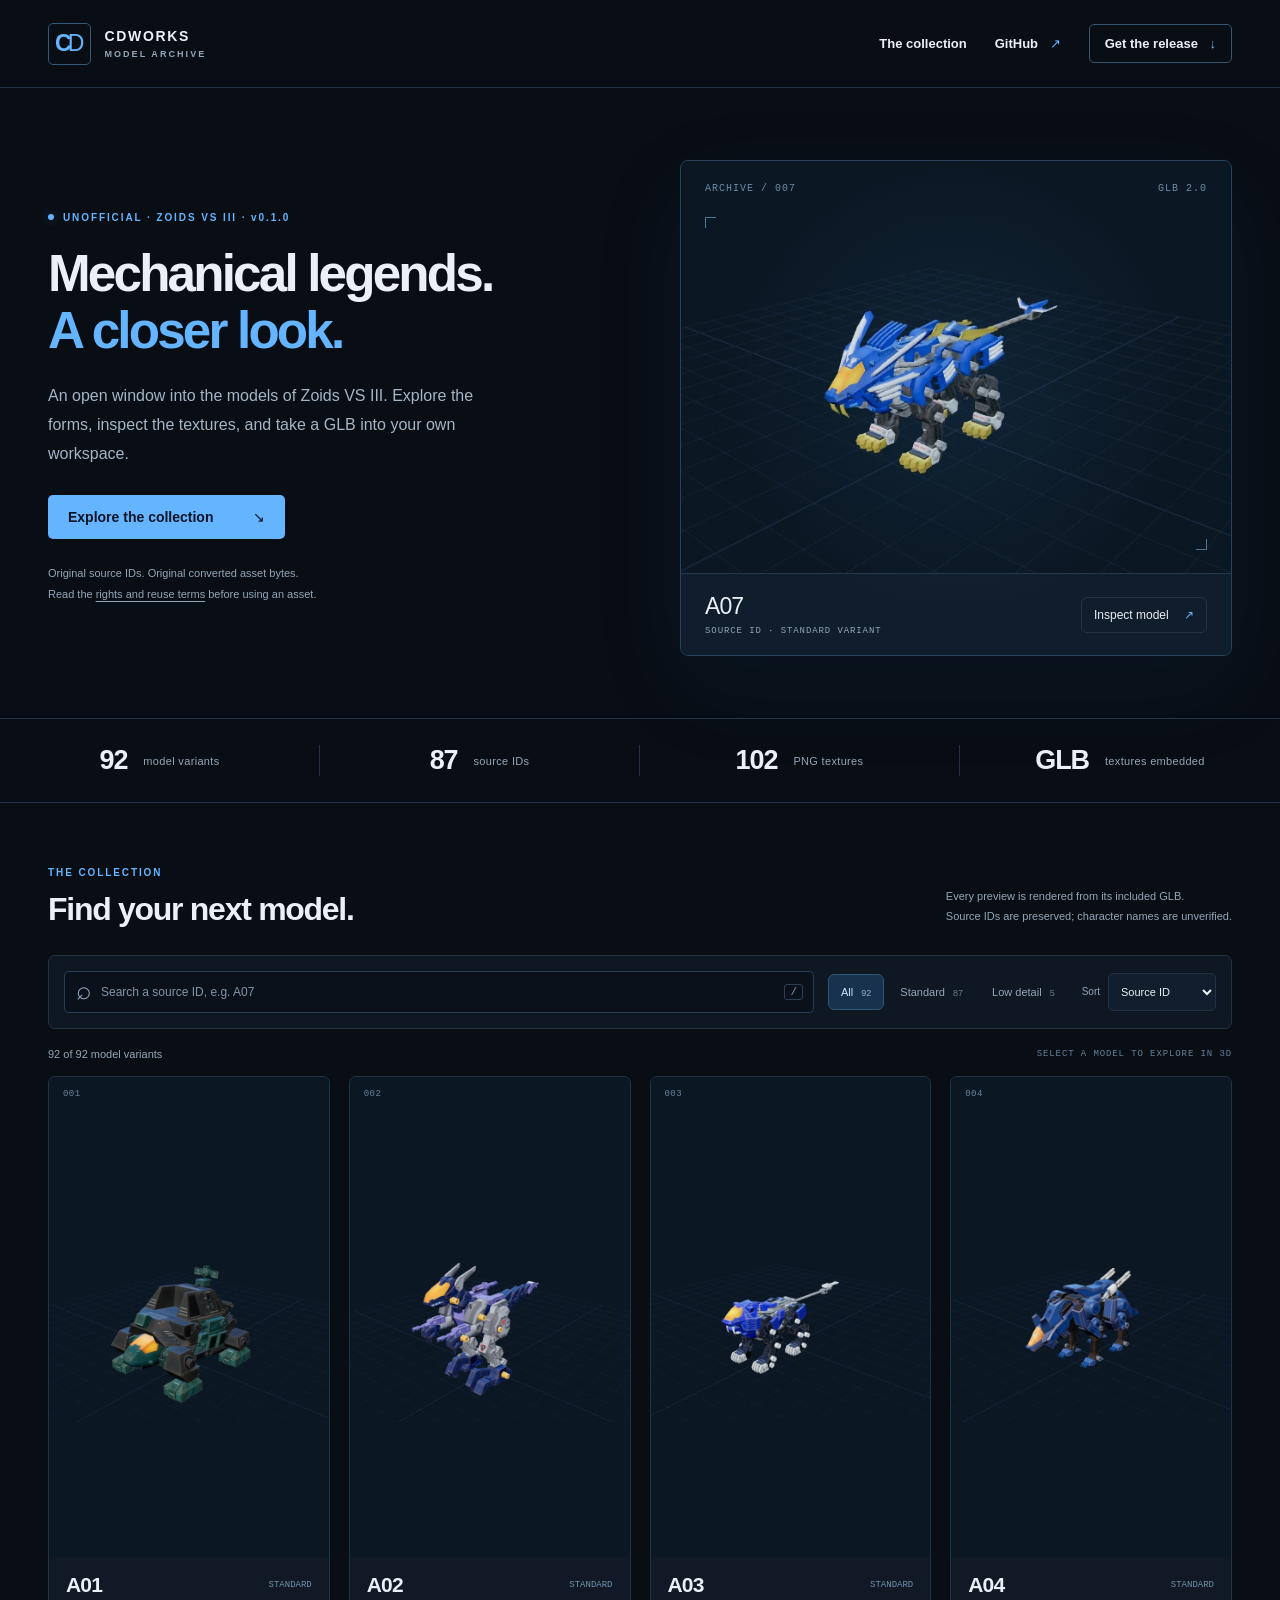
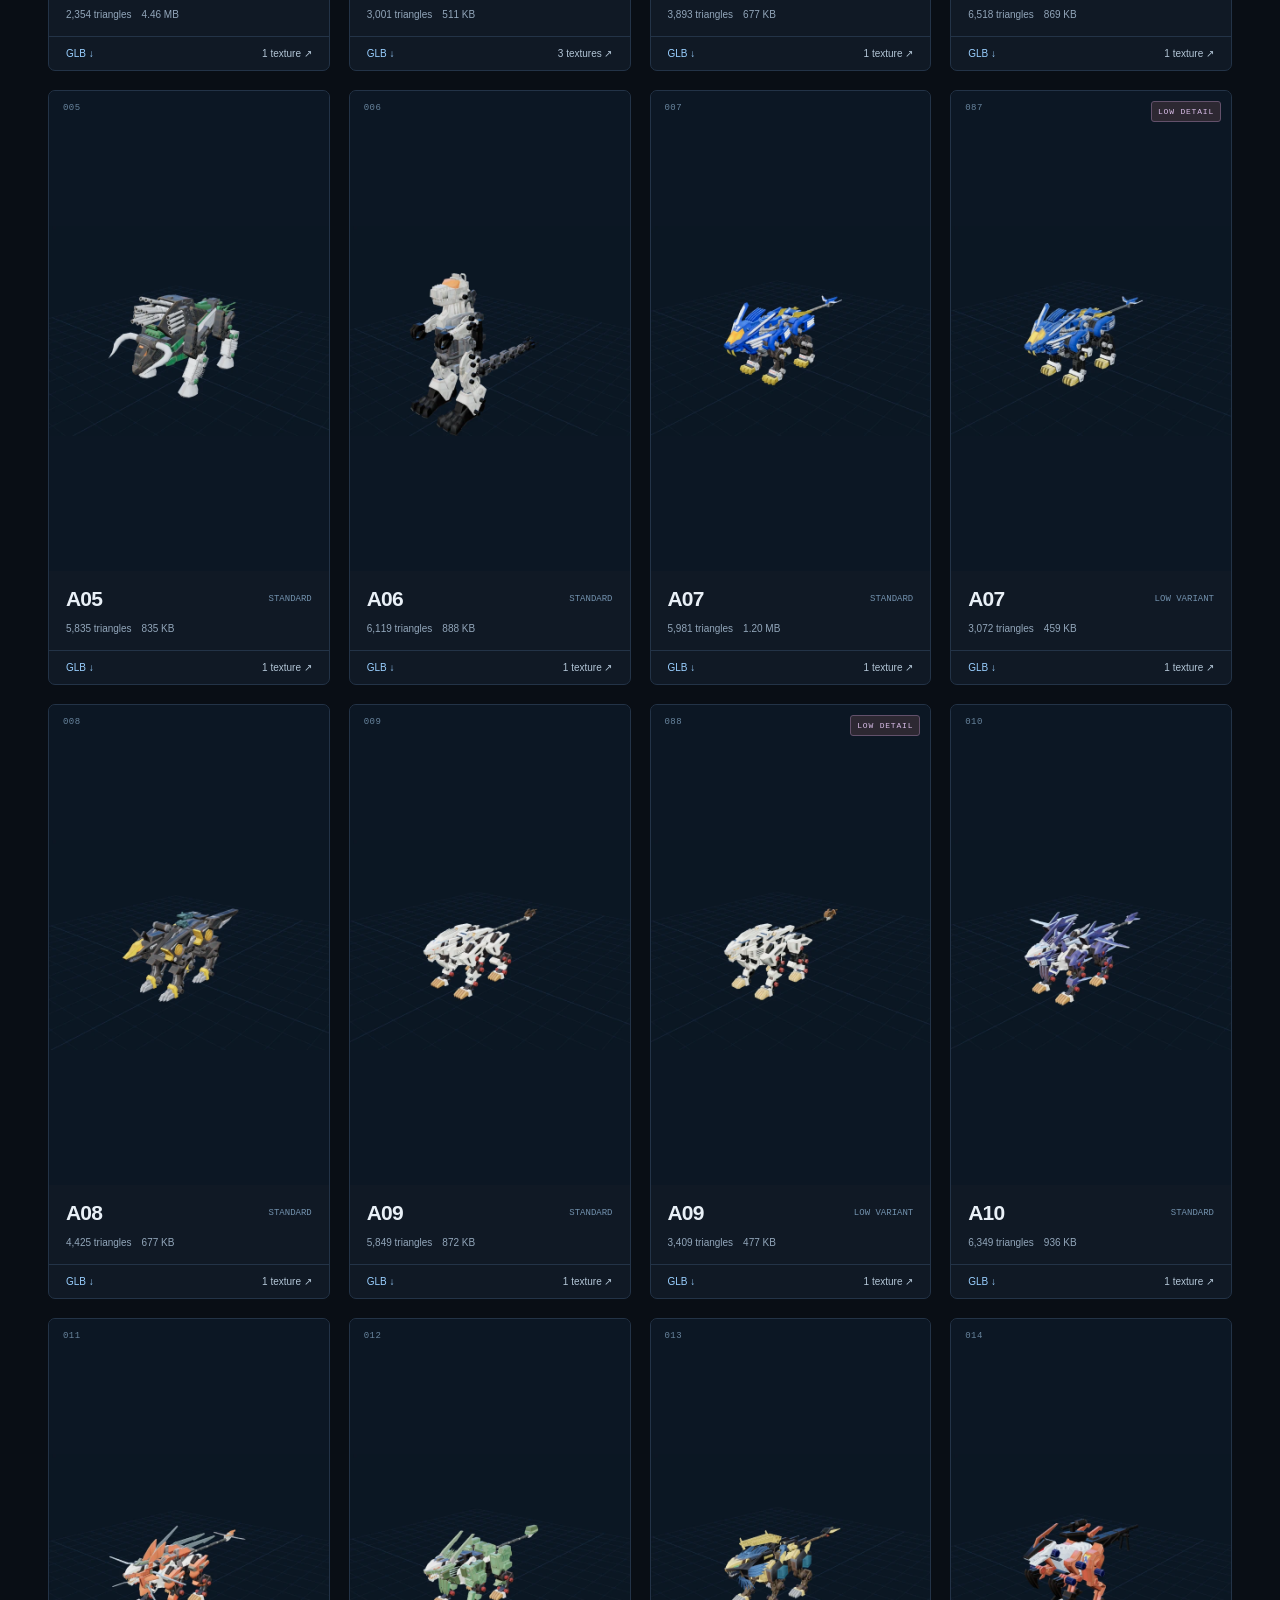
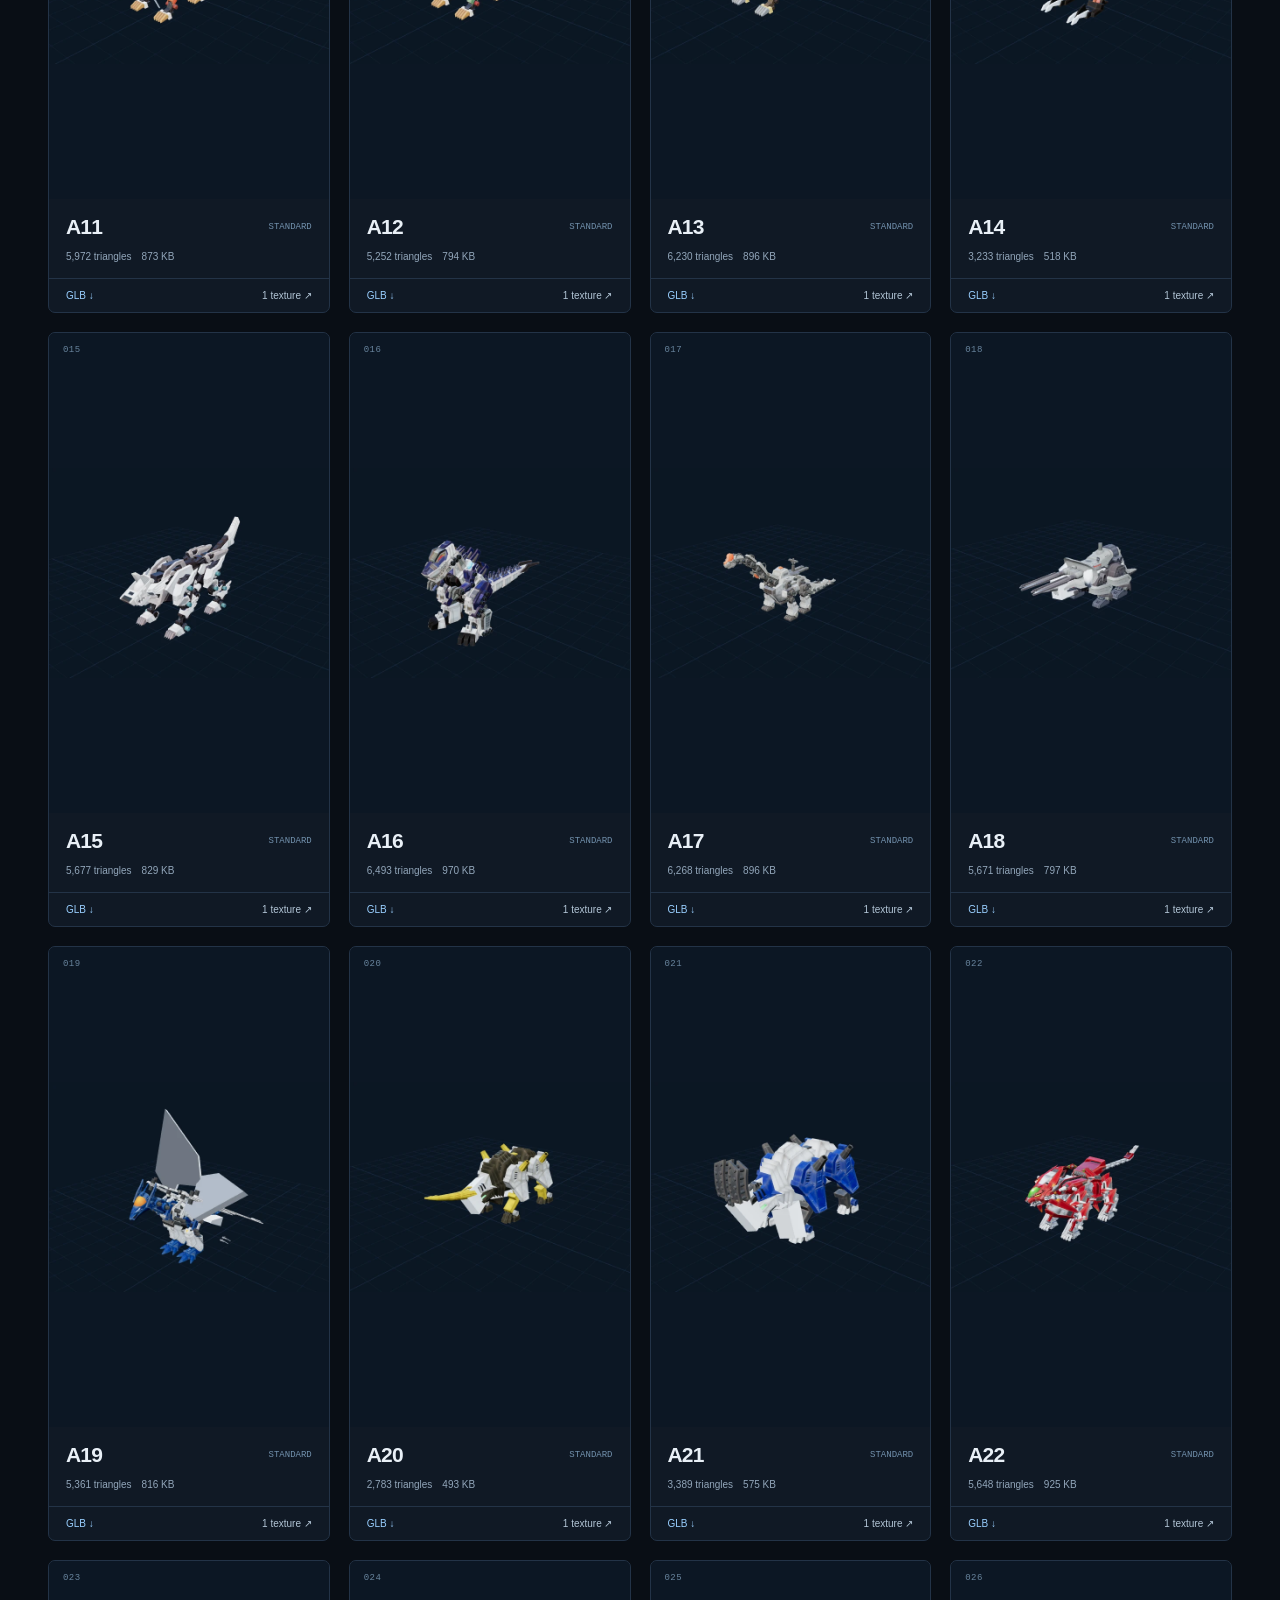
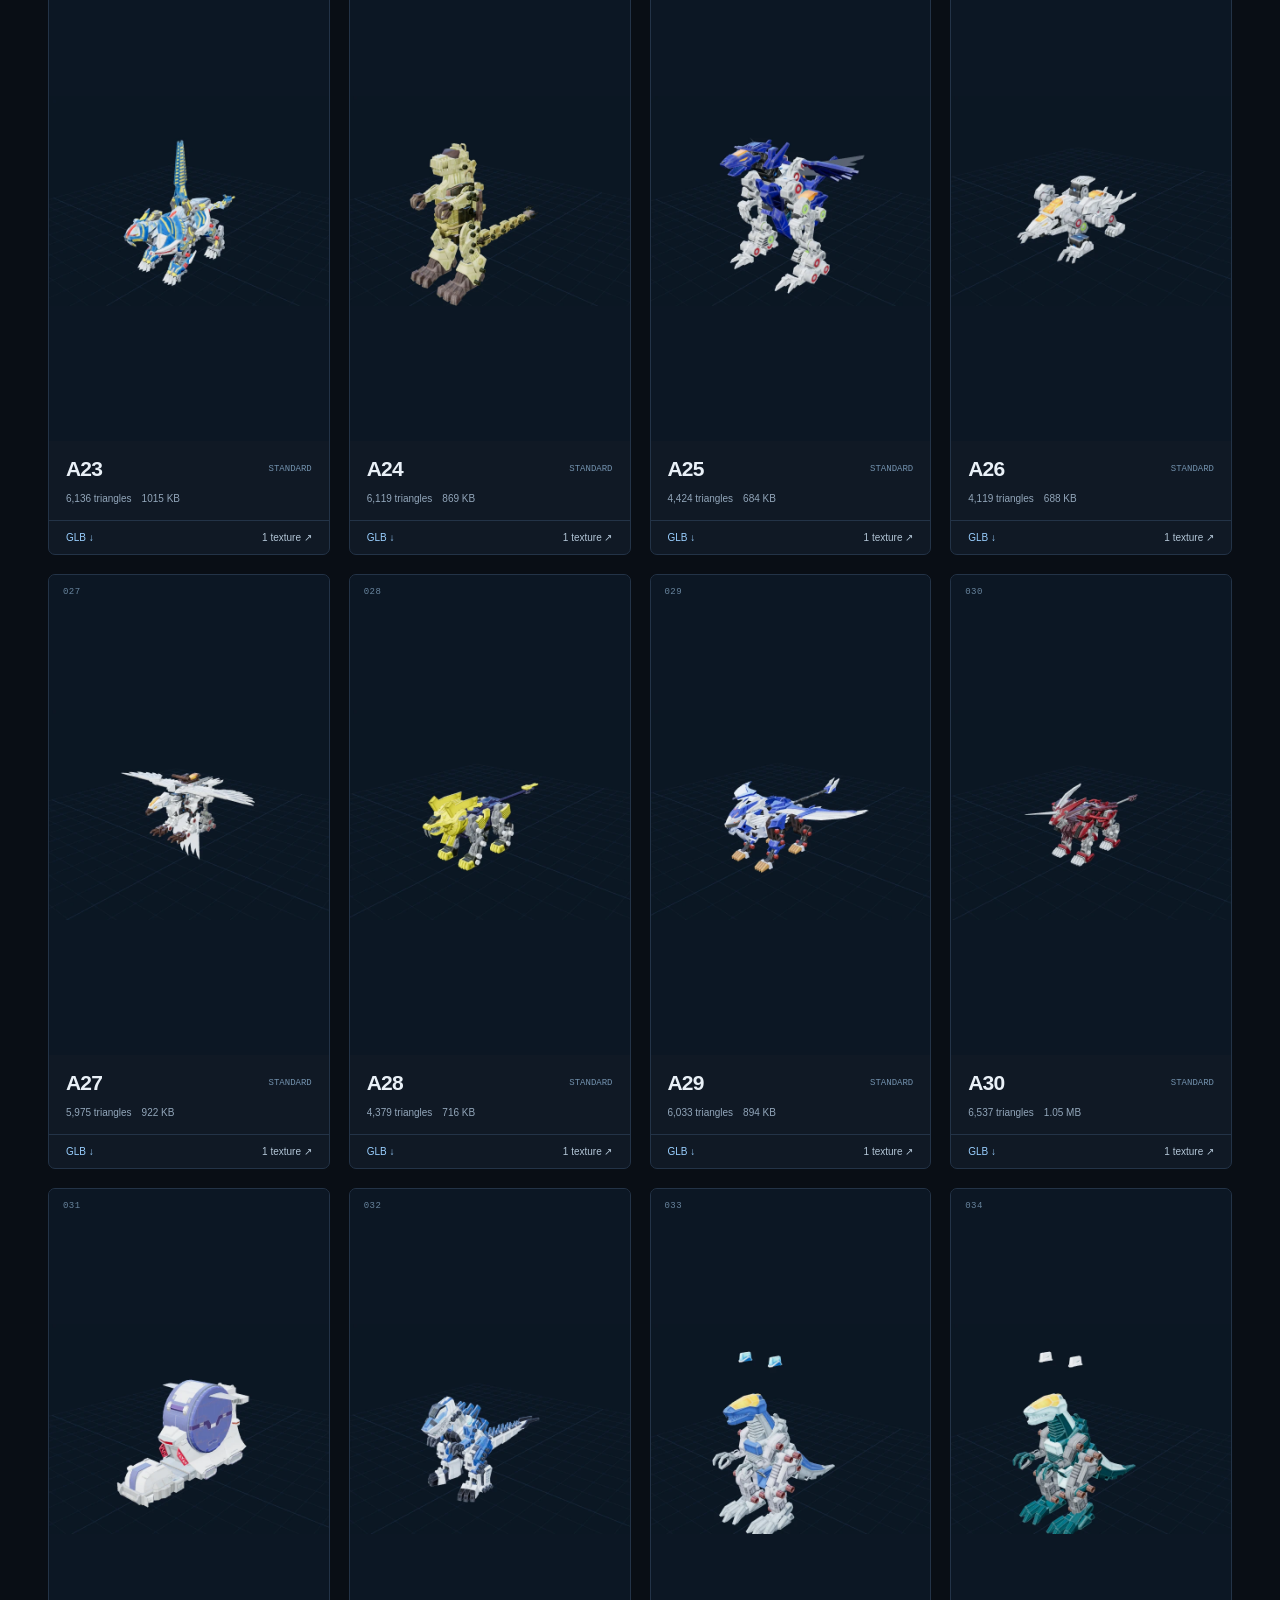
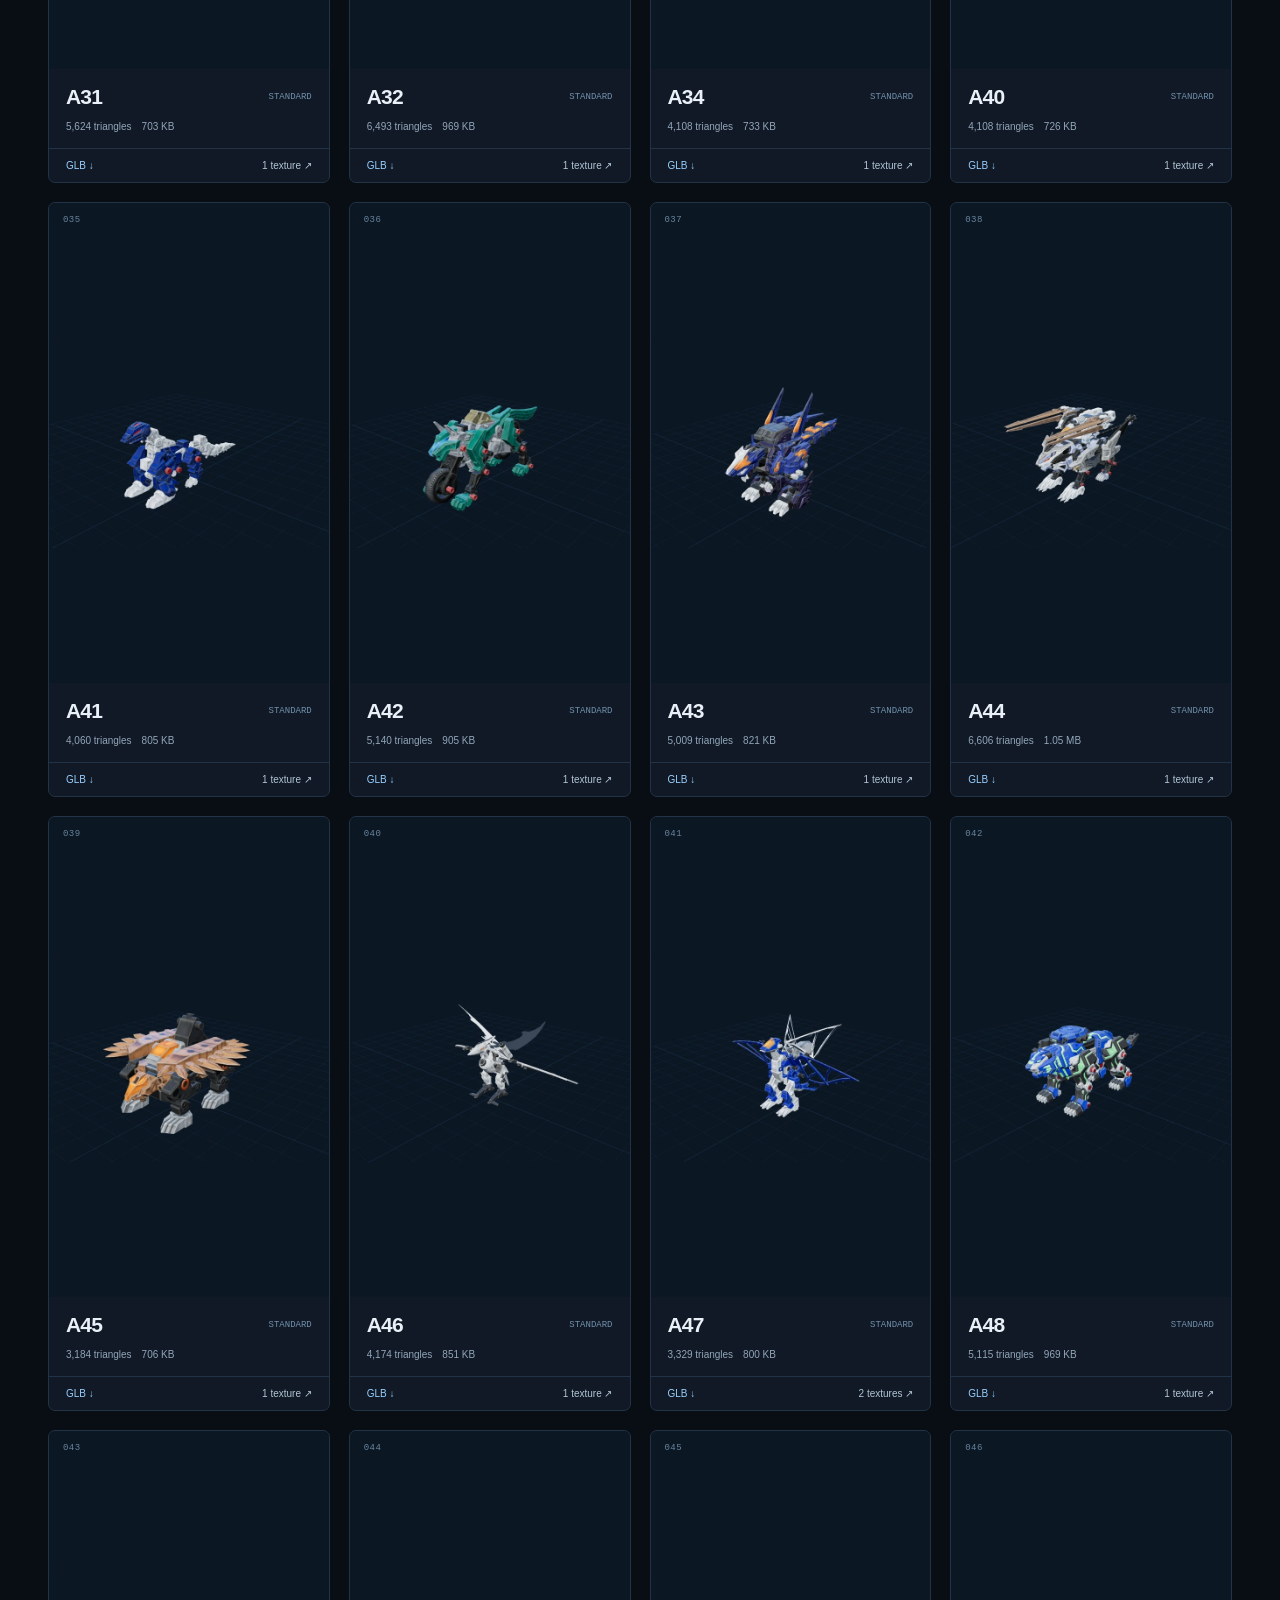
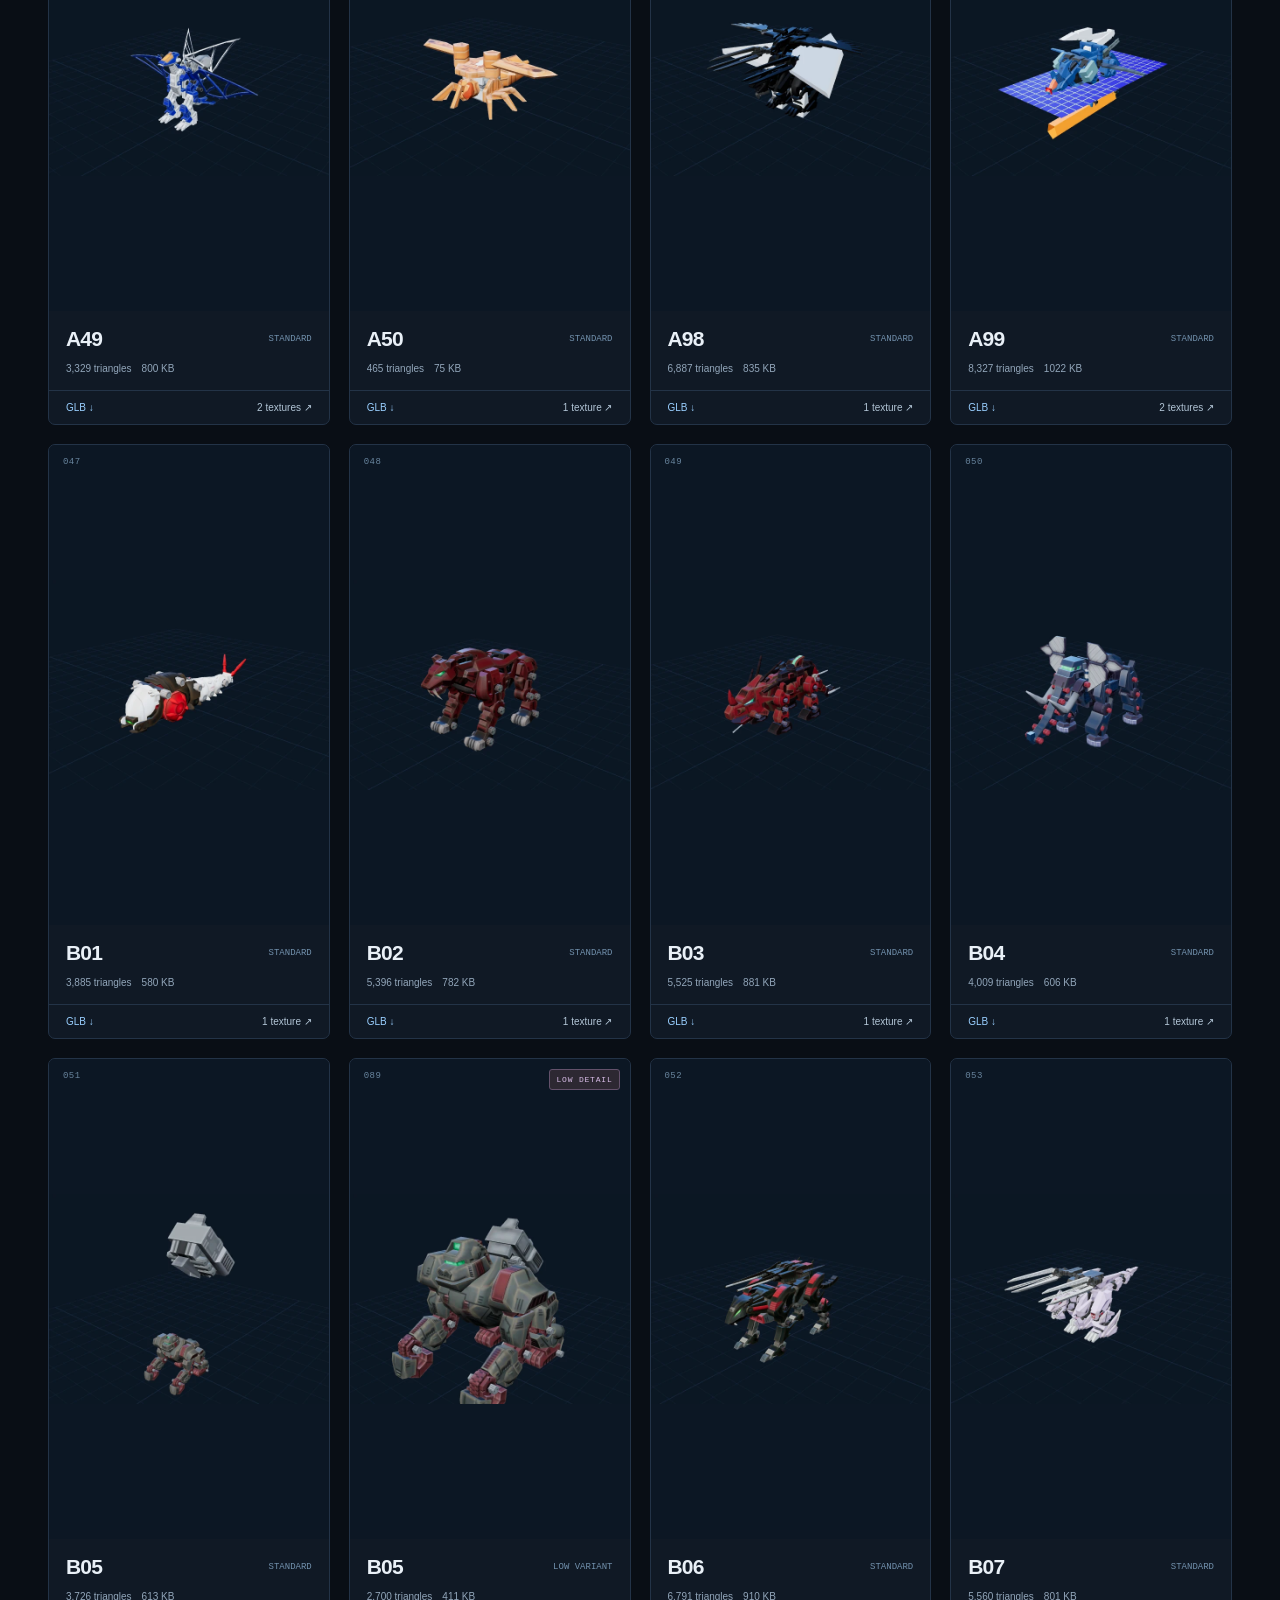
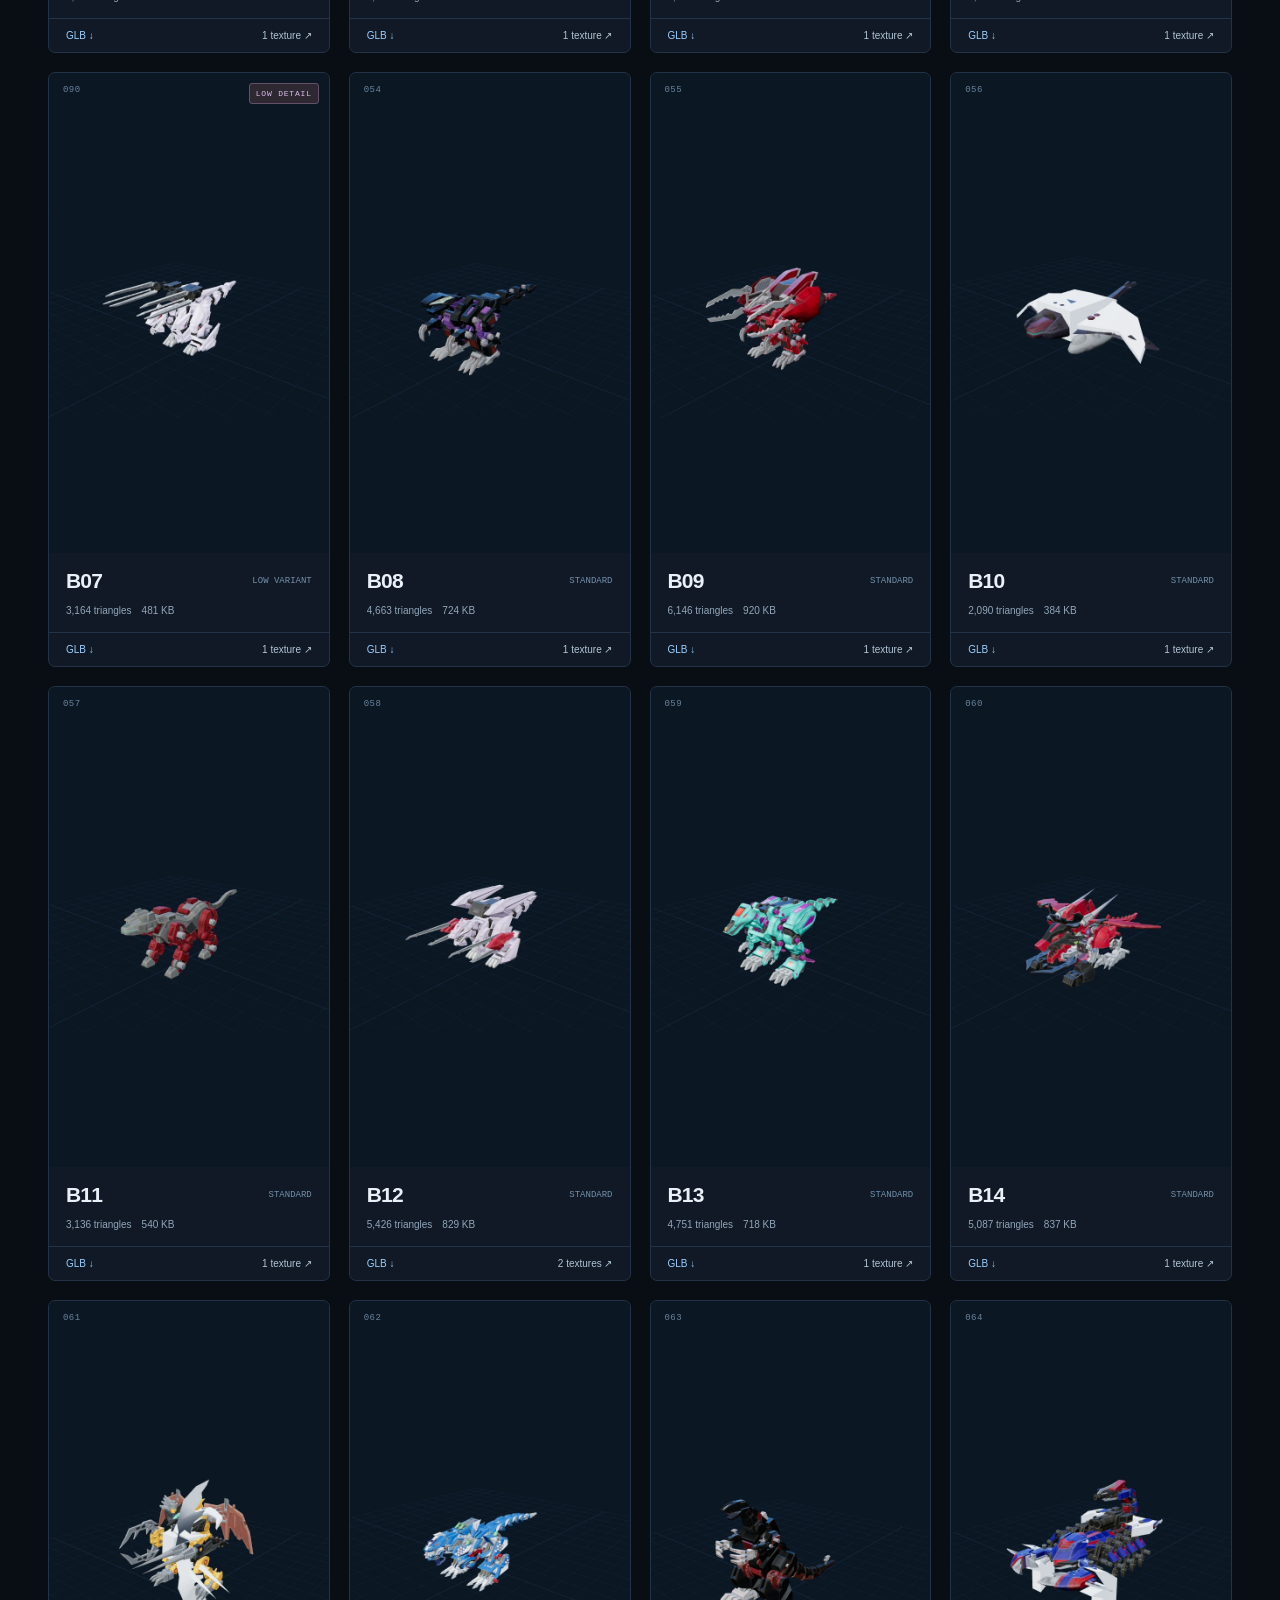
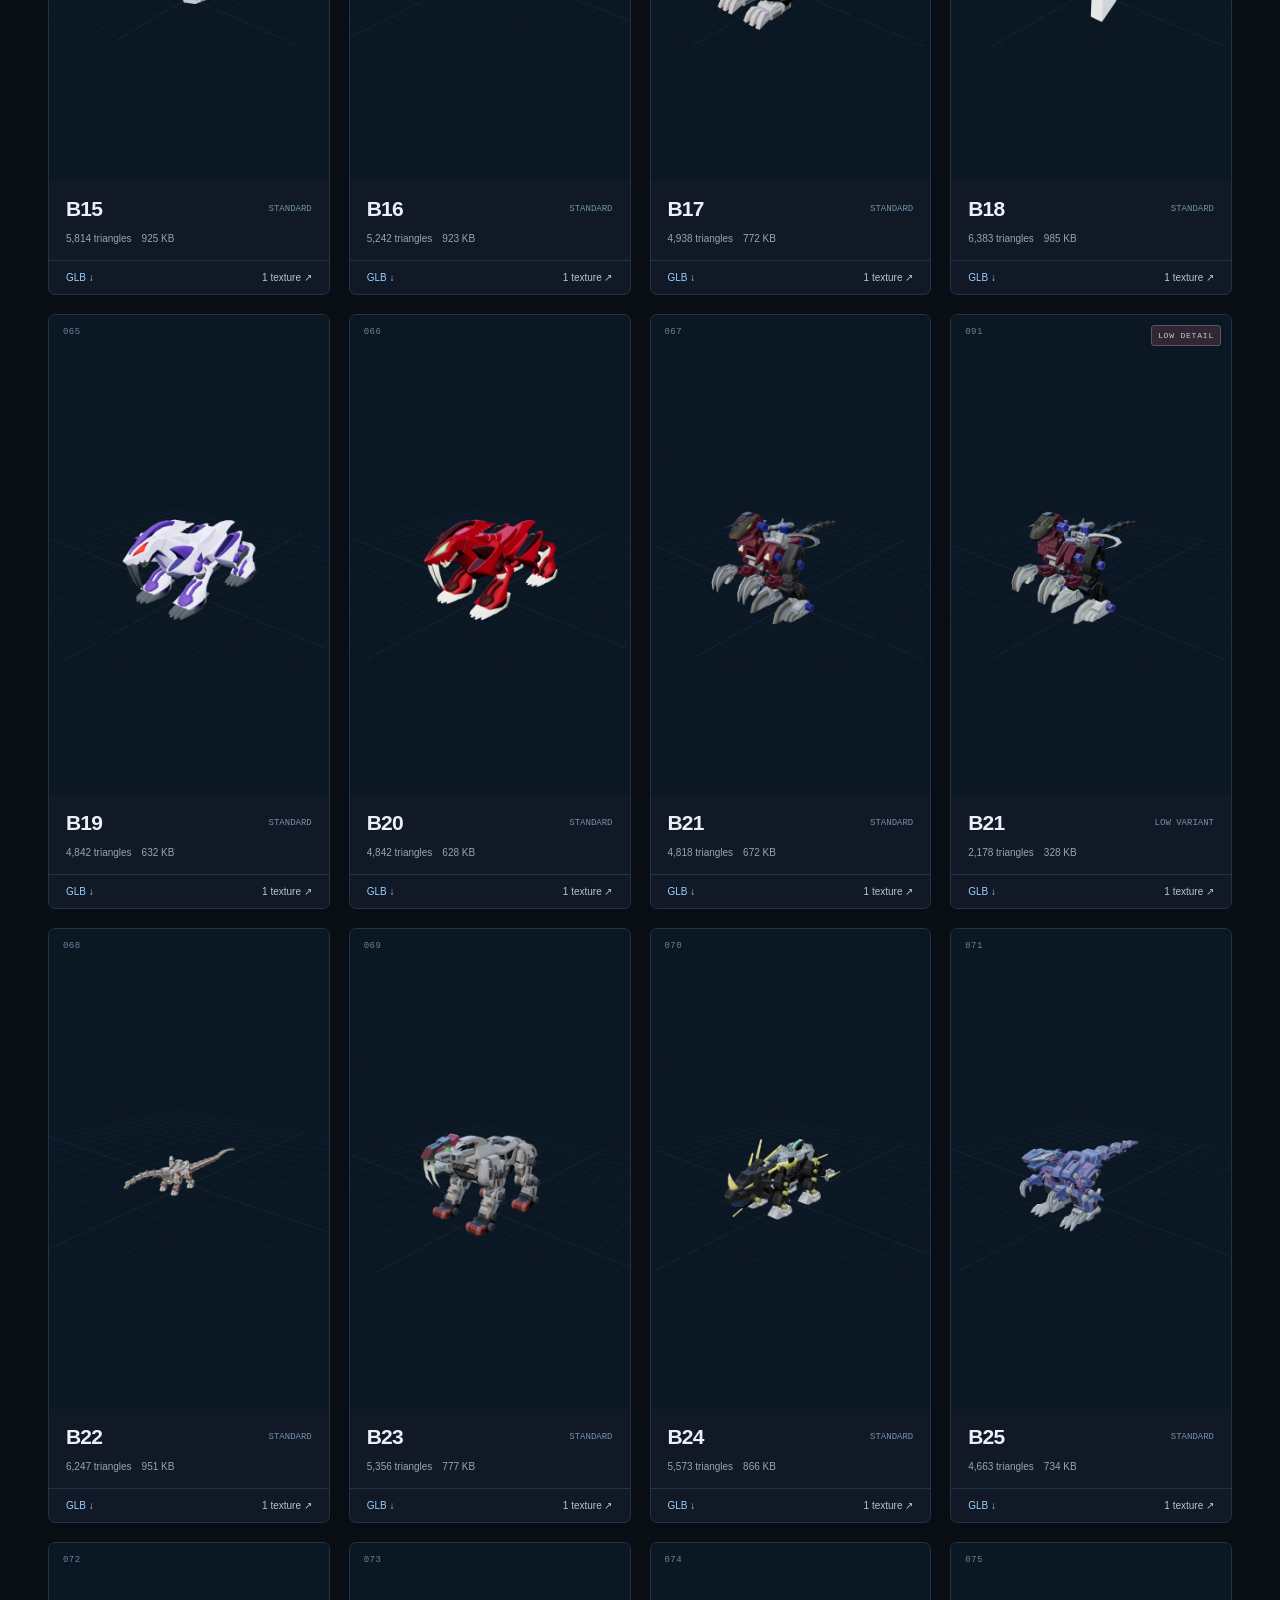
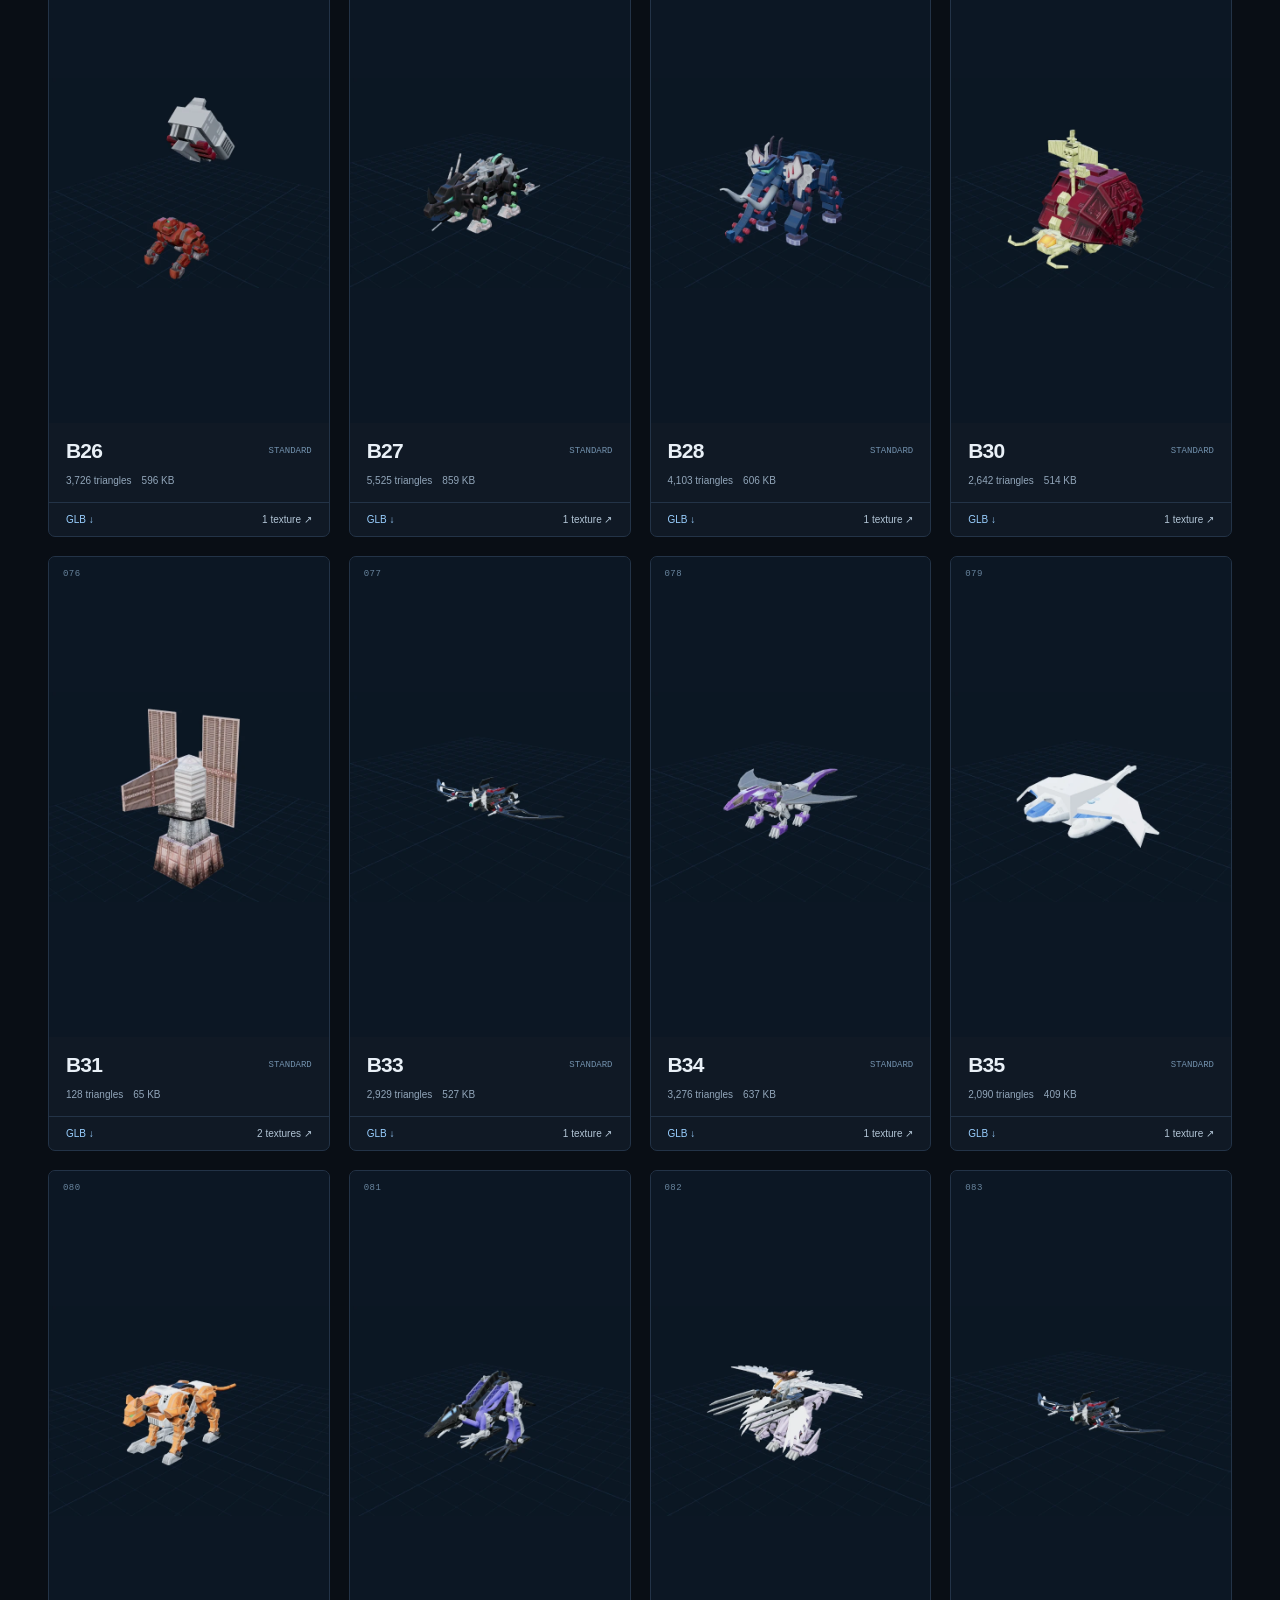
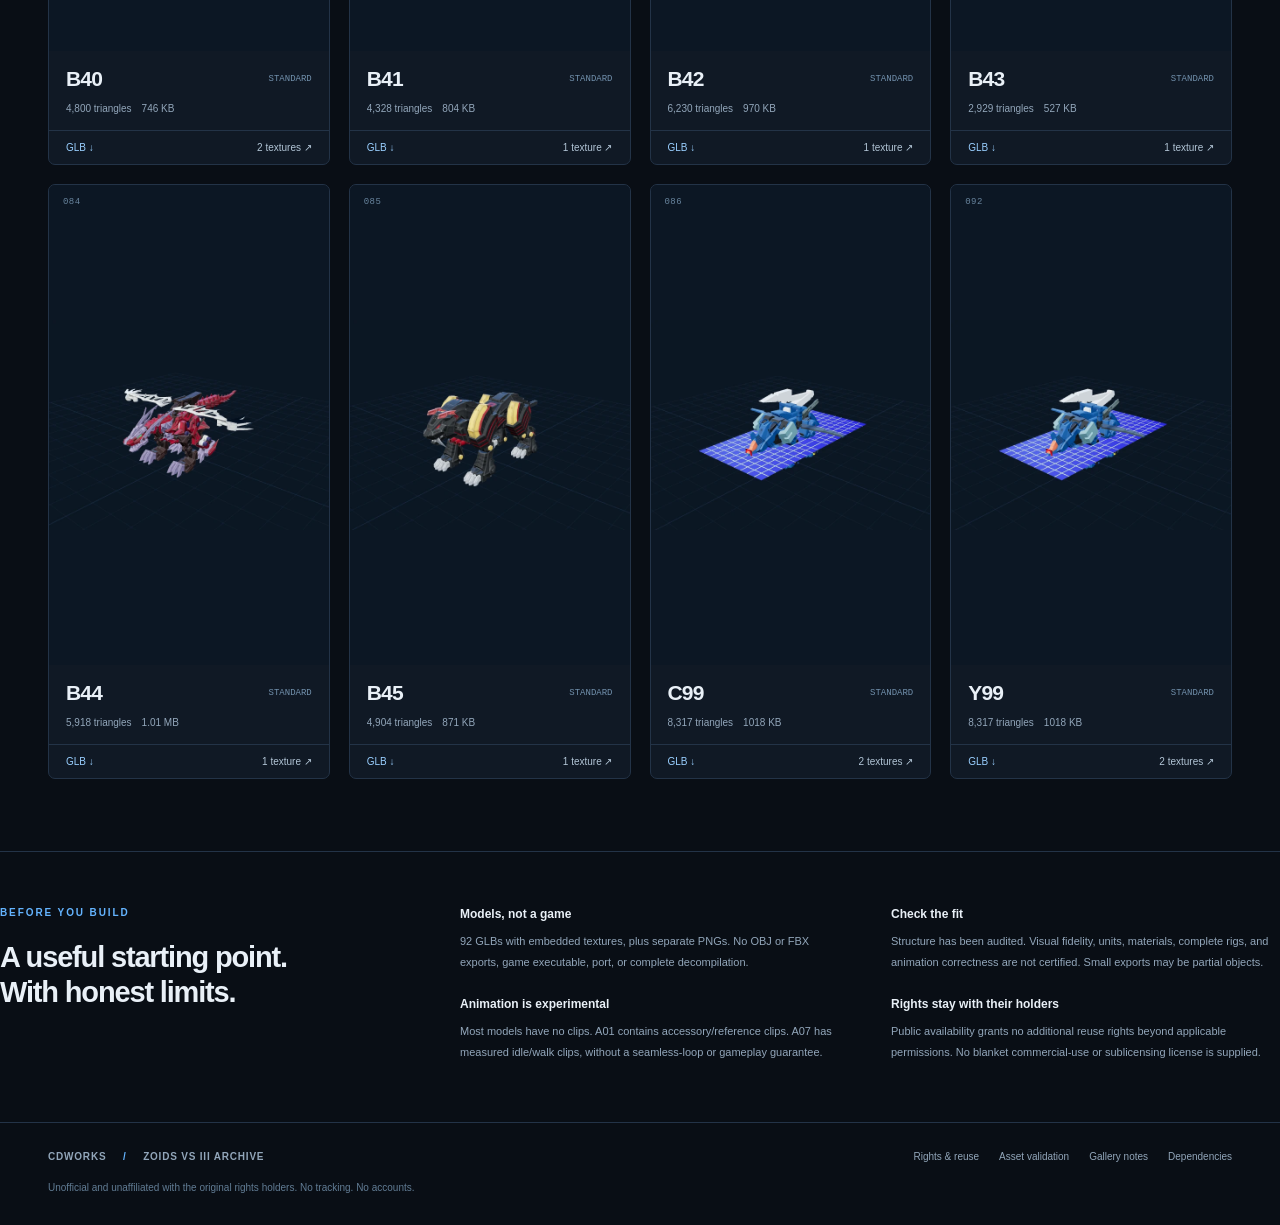
==== index.html @ 98e53d88 "Add searchable model gallery with rendered previews and interactive inspector" ====
<!doctype html>
<html lang="en">
<head>
  <meta charset="utf-8">
  <meta name="viewport" content="width=device-width, initial-scale=1">
  <meta name="color-scheme" content="dark">
  <meta name="description" content="Explore 92 converted Zoids VS III model variants and 102 textures. An unofficial archive with interactive 3D previews and GLB downloads.">
  <title>Zoids VS III — The model archive · CDworks</title>
  <link rel="icon" href="data:image/svg+xml,%3Csvg xmlns='http://www.w3.org/2000/svg' viewBox='0 0 40 40'%3E%3Crect width='40' height='40' rx='10' fill='%230d1928'/%3E%3Cpath d='M10 12h20L14 28h16' fill='none' stroke='%2356adff' stroke-width='4'/%3E%3C/svg%3E">
  <link rel="stylesheet" href="gallery.css">
  <script type="importmap">{"imports":{"three":"./vendor/three-0.170.0/three.module.min.js"}}</script>
  <script type="module" src="gallery.js"></script>
</head>
<body>
  <a class="skip" href="#collection">Skip to collection</a>
  <header class="site-header">
    <a class="brand" href="./" aria-label="CDworks model archive home"><span class="brand-symbol" aria-hidden="true">C<span>D</span></span><span>CDWORKS<span class="brand-sub">MODEL ARCHIVE</span></span></a>
    <nav aria-label="Main navigation"><a class="nav-archive" href="#collection">The collection</a><a href="https://github.com/CDworks-Design/zoids-vs3-assets">GitHub <span aria-hidden="true">↗</span></a><a class="nav-release" href="https://github.com/CDworks-Design/zoids-vs3-assets/releases/tag/v0.1.0">Get the release <span aria-hidden="true">↓</span></a></nav>
  </header>
  <main>
    <section class="hero" aria-labelledby="hero-title">
      <div class="hero-copy"><p class="eyebrow"><span></span>UNOFFICIAL · ZOIDS VS III · v0.1.0</p><h1 id="hero-title">Mechanical legends.<br><em>A closer look.</em></h1><p class="hero-description">An open window into the models of Zoids VS III. Explore the forms, inspect the textures, and take a GLB into your own workspace.</p><a class="primary-link" href="#collection">Explore the collection <span aria-hidden="true">↘</span></a><p class="hero-note">Original source IDs. Original converted asset bytes.<br>Read the <a href="https://github.com/CDworks-Design/zoids-vs3-assets/blob/v0.1.0/ASSET_RIGHTS.md">rights and reuse terms</a> before using an asset.</p></div>
      <div class="hero-art"><div class="crosshair crosshair-a" aria-hidden="true"></div><div class="crosshair crosshair-b" aria-hidden="true"></div><div class="art-label"><span>ARCHIVE / 007</span><span>GLB 2.0</span></div><img src="thumbnails/zoid__a07.webp" width="640" height="480" alt="Rendered preview of the converted A07 model" fetchpriority="high"><div class="art-caption"><span><strong>A07</strong><small>SOURCE ID · STANDARD VARIANT</small></span><button type="button" id="hero-inspect">Inspect model <span aria-hidden="true">↗</span></button></div></div>
    </section>
    <div class="stats" aria-label="Collection summary"><p><strong>92</strong><span>model variants</span></p><p><strong>87</strong><span>source IDs</span></p><p><strong>102</strong><span>PNG textures</span></p><p><strong>GLB</strong><span>textures embedded</span></p></div>
    <section class="collection" id="collection" aria-labelledby="collection-title">
      <div class="section-heading"><div><p class="eyebrow">THE COLLECTION</p><h2 id="collection-title">Find your next model.</h2></div><p>Every preview is rendered from its included GLB.<br>Source IDs are preserved; character names are unverified.</p></div>
      <div class="toolbar"><div class="search-wrap"><span aria-hidden="true">⌕</span><label class="sr-only" for="search">Search source ID</label><input id="search" type="search" placeholder="Search a source ID, e.g. A07" autocomplete="off"><kbd aria-hidden="true">/</kbd></div><div class="filter-group" role="group" aria-label="Variant filter"><button type="button" data-filter="all" aria-pressed="true">All <span>92</span></button><button type="button" data-filter="standard" aria-pressed="false">Standard <span>87</span></button><button type="button" data-filter="low" aria-pressed="false">Low detail <span>5</span></button></div><label class="sort-label" for="sort">Sort<select id="sort"><option value="id">Source ID</option><option value="size">File size</option><option value="triangles">Triangle count</option></select></label></div>
      <div class="results-bar"><p id="result-count" role="status" aria-live="polite">Loading collection…</p><span>SELECT A MODEL TO EXPLORE IN 3D</span></div>
      <div id="grid" class="model-grid" aria-label="Model collection"></div>
      <div id="collection-error" class="empty-state" hidden><h3>The collection could not load.</h3><p>Check your connection and try again. The assets are also available on GitHub.</p><button type="button" id="retry-catalog">Try again</button><a href="https://github.com/CDworks-Design/zoids-vs3-assets/tree/v0.1.0/models">Browse asset files ↗</a></div>
      <div id="empty" class="empty-state" hidden><h3>No models match that search.</h3><p>Try a source ID such as A01 or B12, or clear the filters.</p><button type="button" id="clear-filters">Clear filters</button></div>
      <noscript><p class="empty-state">JavaScript is needed for the interactive collection. <a href="https://github.com/CDworks-Design/zoids-vs3-assets/blob/v0.1.0/INDEX.md">Browse the model index on GitHub.</a></p></noscript>
    </section>
    <section class="collection-notes" aria-labelledby="notes-title"><div><p class="eyebrow">BEFORE YOU BUILD</p><h2 id="notes-title">A useful starting point.<br>With honest limits.</h2></div><div class="note-columns"><div><h3>Models, not a game</h3><p>92 GLBs with embedded textures, plus separate PNGs. No OBJ or FBX exports, game executable, port, or complete decompilation.</p></div><div><h3>Check the fit</h3><p>Structure has been audited. Visual fidelity, units, materials, complete rigs, and animation correctness are not certified. Small exports may be partial objects.</p></div><div><h3>Animation is experimental</h3><p>Most models have no clips. A01 contains accessory/reference clips. A07 has measured idle/walk clips, without a seamless-loop or gameplay guarantee.</p></div><div><h3>Rights stay with their holders</h3><p>Public availability grants no additional reuse rights beyond applicable permissions. No blanket commercial-use or sublicensing license is supplied.</p></div></div></section>
  </main>
  <footer><span>CDWORKS <span class="footer-dot">/</span> ZOIDS VS III ARCHIVE</span><div><a href="https://github.com/CDworks-Design/zoids-vs3-assets/blob/v0.1.0/ASSET_RIGHTS.md">Rights & reuse</a><a href="https://github.com/CDworks-Design/zoids-vs3-assets/blob/v0.1.0/VALIDATION.md">Asset validation</a><a href="GALLERY_NOTES.md">Gallery notes</a><a href="DEPENDENCIES.md">Dependencies</a></div><p>Unofficial and unaffiliated with the original rights holders. No tracking. No accounts.</p></footer>
  <dialog id="model-dialog" aria-labelledby="model-title">
    <div class="dialog-header"><div><p class="eyebrow">MODEL INSPECTOR</p><h2 id="model-title">Model</h2></div><button type="button" id="close-viewer" class="icon-button" aria-label="Close model viewer">×</button></div>
    <div class="inspector-layout"><div class="viewer-column"><div class="viewport" id="viewport" tabindex="0" role="group" aria-label="Interactive model. Drag to orbit, scroll or pinch to zoom. Arrow keys orbit, plus and minus zoom, R resets."><div class="viewer-status" id="viewer-status" role="status" aria-live="polite">Loading model…</div></div><div class="viewer-controls" role="group" aria-label="Camera controls"><button type="button" id="orbit-left" aria-label="Orbit left">↶</button><button type="button" id="orbit-right" aria-label="Orbit right">↷</button><button type="button" id="zoom-in" aria-label="Zoom in">+</button><button type="button" id="zoom-out" aria-label="Zoom out">−</button><button type="button" id="reset-view">Reset view</button><button type="button" id="retry-model" hidden>Retry model</button></div><p class="viewer-help">Drag to orbit · scroll / pinch to zoom · arrow keys to orbit · R to reset</p></div><aside class="model-details"><span id="variant-badge" class="badge"></span><dl id="model-facts"></dl><a id="download-model" class="download-primary" download>Download GLB <span aria-hidden="true">↓</span></a><p class="muted tiny">Includes its textures. Original file, unchanged.</p><section class="animation-controls" id="animation-controls" hidden><h3>Experimental clips</h3><p id="animation-note"></p><label for="clip">Clip</label><select id="clip"></select><div class="playback-actions"><button type="button" id="play-clip">Play once</button><button type="button" id="stop-clip">Stop / reset</button></div><p id="playback-status" class="tiny" role="status" aria-live="polite">Playback is opt-in; clips do not auto-loop.</p></section><section class="texture-section"><h3 id="textures-title">Textures</h3><div id="texture-list"></div></section><p class="rights-reminder">Preview appearance is approximate. <a href="https://github.com/CDworks-Design/zoids-vs3-assets/blob/v0.1.0/ASSET_RIGHTS.md">Review reuse terms ↗</a></p></aside></div>
  </dialog>
</body>
</html>
---- gallery.css ----
:root{color-scheme:dark;--bg:#090e15;--panel:#101925;--panel2:#142131;--line:#233347;--text:#e9f0f7;--muted:#92a6ba;--blue:#64b4ff;--accent:#a6d6ff;font-family:Inter,ui-sans-serif,-apple-system,BlinkMacSystemFont,"Segoe UI",sans-serif;font-synthesis:none;scroll-behavior:smooth;scroll-padding-top:90px}
*{box-sizing:border-box}body{margin:0;background:var(--bg);color:var(--text)}a{color:inherit;text-decoration:none}button,input,select{font:inherit}button,a,input,select{-webkit-tap-highlight-color:transparent}button{color:inherit;cursor:pointer}button:disabled{opacity:.45;cursor:wait}button:focus-visible,a:focus-visible,input:focus-visible,select:focus-visible,[tabindex]:focus-visible{outline:2px solid var(--blue);outline-offset:4px}button{border:1px solid var(--line);background:var(--panel2);border-radius:6px}a:hover{color:var(--blue)}button:hover:not(:disabled){border-color:var(--blue)}.sr-only{position:absolute;width:1px;height:1px;overflow:hidden;clip:rect(0,0,0,0);white-space:nowrap}.skip{position:fixed;z-index:20;top:-60px;left:20px;background:var(--blue);color:#07111d;padding:12px}.skip:focus{top:10px}[hidden]{display:none!important}.site-header{height:88px;max-width:1440px;margin:auto;padding:0 48px;display:flex;align-items:center;justify-content:space-between;border-bottom:1px solid var(--line)}.brand{display:flex;align-items:center;gap:13px;font-size:14px;font-weight:800;letter-spacing:.12em}.brand-sub{display:block;font-size:9px;letter-spacing:.23em;color:var(--muted);margin-top:5px}.brand-symbol{position:relative;font-size:23px;letter-spacing:-.17em;color:var(--blue);border:1px solid #34577c;padding:8px 10px 9px 6px;line-height:1;border-radius:5px}.brand-symbol span{font-weight:400}nav{display:flex;gap:28px;align-items:center;font-size:13px;font-weight:600}nav span{color:var(--blue);margin-left:8px}.nav-release{border:1px solid #355572;padding:11px 15px;border-radius:5px}.hero{display:grid;grid-template-columns:1.08fr 1fr;gap:36px;max-width:1440px;margin:auto;padding:72px 48px 62px;align-items:center}.eyebrow{font-size:10px;letter-spacing:.19em;font-weight:700;color:var(--blue);margin:0 0 22px;display:flex;align-items:center;gap:9px}.eyebrow span{display:inline-block;width:6px;height:6px;background:var(--blue);border-radius:50%;box-shadow:0 0 12px #64b4ff55}h1{font-size:clamp(38px,4vw,60px);font-weight:650;letter-spacing:-.055em;line-height:1.12;margin:0 0 23px}h1 em{font-style:normal;color:var(--blue)}.hero-description{font-size:16px;line-height:1.8;color:#a4b5c6;max-width:445px;margin:0 0 26px}.primary-link{display:inline-flex;gap:40px;background:var(--blue);color:#071426;border-radius:5px;padding:14px 20px;font-size:14px;font-weight:700}.primary-link:hover{background:#94cdff;color:#071426}.hero-note{font-size:11px;color:var(--muted);line-height:1.9;margin:24px 0 0}.hero-note a{text-decoration:underline;text-underline-offset:3px}.hero-art{position:relative;border:1px solid #28435e;background:#0c1724;border-radius:8px;overflow:hidden;box-shadow:0 30px 90px #0b49721c}.hero-art:before{content:"";position:absolute;inset:0;background:radial-gradient(ellipse at 50% 45%,#245a8033,transparent 60%);pointer-events:none}.art-label{display:flex;justify-content:space-between;padding:22px 24px;color:#6b8caa;font:10px ui-monospace,monospace;letter-spacing:.1em;position:absolute;top:0;left:0;right:0;z-index:1}.hero-art img{width:100%;height:auto;display:block;aspect-ratio:4/3;object-fit:contain}.art-caption{display:flex;align-items:center;justify-content:space-between;padding:19px 24px;border-top:1px solid #24394d;background:#101d2c}.art-caption strong{font-size:23px;font-weight:500;letter-spacing:-.04em}.art-caption small{display:block;font:9px ui-monospace,monospace;letter-spacing:.1em;color:var(--muted);margin-top:6px}.art-caption button{padding:10px 12px;background:transparent;font-size:12px}.art-caption button span{color:var(--blue);margin-left:12px}.crosshair{position:absolute;width:11px;height:11px;border-top:1px solid #71b6e4;border-left:1px solid #71b6e4;z-index:1;opacity:.6}.crosshair-a{top:56px;left:24px}.crosshair-b{bottom:105px;right:24px;transform:rotate(180deg)}.stats{max-width:1344px;margin:0 auto;display:grid;grid-template-columns:repeat(4,1fr);border-top:1px solid var(--line);border-bottom:1px solid var(--line);padding:26px 0}.stats p{margin:0;display:flex;gap:16px;align-items:center;justify-content:center;border-right:1px solid var(--line)}.stats p:last-child{border:0}.stats strong{font-size:27px;letter-spacing:-.04em;font-weight:600}.stats span{font-size:11px;letter-spacing:.03em;color:var(--muted)}.collection{max-width:1440px;margin:auto;padding:64px 48px 72px}.section-heading{display:flex;align-items:end;justify-content:space-between;gap:25px;margin-bottom:26px}.section-heading .eyebrow{margin-bottom:12px}h2{font-size:32px;font-weight:550;letter-spacing:-.04em;line-height:1.2;margin:0}.section-heading>p{font-size:11px;line-height:1.8;color:var(--muted);margin:0 0 2px}.toolbar{display:flex;align-items:center;gap:14px;padding:15px;background:#0e1722;border:1px solid var(--line);border-radius:7px}.search-wrap{display:flex;align-items:center;position:relative;flex:1;min-width:180px}.search-wrap>span{font-size:26px;line-height:1;color:var(--muted);position:absolute;left:12px;top:6px}.search-wrap input{width:100%;border:1px solid #263d53;background:#0b111b;color:var(--text);padding:13px 36px;font-size:12px;border-radius:5px}.search-wrap input::placeholder{color:#8095aa}.search-wrap kbd{position:absolute;right:11px;border:1px solid #2a4058;padding:1px 5px;font-size:11px;color:#8095aa;border-radius:3px}.filter-group{display:flex;gap:3px}.filter-group button{font-size:11px;white-space:nowrap;padding:11px 12px;background:transparent;border-color:transparent;color:var(--muted)}.filter-group button[aria-pressed=true]{background:#18324d;color:#c7e5ff;border-color:#2c5579}.filter-group button span{font-size:9px;opacity:.7;margin-left:5px}.sort-label{font-size:10px;color:var(--muted);display:flex;align-items:center;gap:8px;white-space:nowrap}.sort-label select{font-size:11px;padding:11px 8px;border:1px solid var(--line);border-radius:5px;background:#101e2d;color:var(--text)}.results-bar{display:flex;align-items:center;justify-content:space-between;color:var(--muted);padding:19px 0 16px;font-size:11px}.results-bar p{margin:0}.results-bar>span{font:9px ui-monospace,monospace;letter-spacing:.1em;color:#63829d}.model-grid{display:grid;grid-template-columns:repeat(4,minmax(0,1fr));gap:19px}.model-card{border:1px solid var(--line);border-radius:7px;background:var(--panel);overflow:hidden;transition:border-color .2s,transform .2s;min-width:0}.model-card:hover{border-color:#456b8d;transform:translateY(-3px)}.card-open{display:block;position:relative;border:0;border-radius:0;width:100%;padding:0;background:#0c1724;text-align:left;overflow:hidden}.card-open img{width:100%;aspect-ratio:4/3;display:block;object-fit:contain;transition:transform .35s}.card-open:hover img{transform:scale(1.04)}.card-image-status{position:absolute;inset:0;display:grid;place-items:center;color:var(--muted);font-size:11px;pointer-events:none}.card-image-status.loaded{display:none}.card-index{position:absolute;top:12px;left:14px;font:9px ui-monospace,monospace;color:#68849d;letter-spacing:.05em;pointer-events:none}.card-open .badge{position:absolute;top:10px;right:10px}.card-hover{position:absolute;bottom:12px;left:12px;right:12px;text-align:center;padding:8px;background:#19344ee6;border:1px solid #47759d;border-radius:4px;font-size:11px;opacity:0;transition:opacity .2s}.card-open:hover .card-hover,.card-open:focus-visible .card-hover{opacity:1}.card-body{padding:16px 17px 13px}.card-title-row{display:flex;align-items:center;justify-content:space-between;margin-bottom:10px}.card-title-row h3{font-size:21px;letter-spacing:-.04em;margin:0;font-weight:550}.card-title-row span{color:#7291ad;font:9px ui-monospace,monospace}.card-specs{display:flex;gap:10px;flex-wrap:wrap;color:var(--muted);font-size:10px;line-height:1.6}.card-actions{display:flex;justify-content:space-between;align-items:center;border-top:1px solid var(--line);padding:11px 17px;font-size:10px;color:#b2c5d6}.card-actions a{color:#99cfff}.card-actions button{padding:0;background:transparent;border:0;font-size:10px;color:#b2c5d6}.badge{display:inline-block;font:8px ui-monospace,monospace;letter-spacing:.1em;padding:5px 6px;border:1px solid #35546e;border-radius:3px;background:#13283bea;color:#a8c8e2}.badge.low{background:#2d2832;border-color:#63516b;color:#dabee9}.empty-state{text-align:center;padding:60px 20px;border:1px dashed #344a60;border-radius:7px;color:var(--muted)}.empty-state h3{font-size:19px;color:var(--text)}.empty-state p{font-size:13px}.empty-state button{padding:12px 18px;margin:10px}.empty-state a{text-decoration:underline;font-size:12px}.collection-notes{border-top:1px solid var(--line);max-width:1344px;margin:auto;padding:55px 0 60px;display:grid;grid-template-columns:1fr 2fr;gap:50px}.collection-notes h2{font-size:29px}.note-columns{display:grid;grid-template-columns:1fr 1fr;gap:24px 42px}.note-columns h3{font-size:12px;margin:0 0 10px}.note-columns p{color:var(--muted);font-size:11px;line-height:1.9;margin:0}footer{max-width:1440px;margin:auto;padding:28px 48px 32px;border-top:1px solid var(--line);display:flex;flex-wrap:wrap;align-items:center;justify-content:space-between;gap:20px;font-size:10px;letter-spacing:.08em;color:var(--muted)}footer>span{font-weight:700}.footer-dot{color:var(--blue);margin:0 13px}footer>div{display:flex;gap:20px;letter-spacing:0}footer>p{flex-basis:100%;font-size:10px;letter-spacing:0;margin:0;color:#617c94}dialog{padding:0;border:1px solid #3c5c79;border-radius:12px;background:#0c1420;color:var(--text);width:min(1180px,94vw);max-width:94vw;max-height:92dvh;box-shadow:0 30px 120px #0009;overflow:auto}dialog::backdrop{background:#03070dd9;backdrop-filter:blur(6px)}.dialog-header{display:flex;align-items:center;justify-content:space-between;padding:24px 28px;border-bottom:1px solid var(--line);position:sticky;top:0;z-index:3;background:#0c1420}.dialog-header .eyebrow{font-size:9px;margin-bottom:7px}.dialog-header h2{font-size:28px}.icon-button{height:36px;width:36px;font-size:26px;background:transparent;color:#b7cadb}.inspector-layout{display:grid;grid-template-columns:minmax(0,1fr) 290px}.viewer-column{padding:18px;min-width:0}.viewport{height:min(58vh,540px);min-height:300px;position:relative;background:#0c1724;overflow:hidden;border:1px solid #20374d;border-radius:7px;touch-action:none}.viewport canvas{width:100%;height:100%;display:block}.viewer-status{position:absolute;inset:0;display:grid;place-items:center;text-align:center;padding:28px;z-index:2;font-size:13px;color:#c0ddf6;background:#0c1724e8;pointer-events:none}.viewer-status.error{color:#f2b7ab}.viewer-controls{display:flex;align-items:center;gap:7px;justify-content:center;padding-top:13px;flex-wrap:wrap}.viewer-controls button{min-height:36px;min-width:36px;padding:8px 12px;font-size:12px}.viewer-help{font-size:10px;text-align:center;color:var(--muted);line-height:1.7}.model-details{padding:23px 24px;border-left:1px solid var(--line)}.model-details dl{font-size:11px;margin:20px 0}.model-details dl div{display:flex;justify-content:space-between;gap:15px;margin:12px 0}.model-details dt{color:var(--muted)}.model-details dd{margin:0;text-align:right}.download-primary{display:flex;align-items:center;justify-content:space-between;padding:13px 15px;border-radius:5px;background:var(--blue);color:#07111d;font-size:12px;font-weight:700}.download-primary:hover{background:var(--accent);color:#07111d}.muted{color:var(--muted)}.tiny{font-size:10px;line-height:1.7}.model-details h3{font-size:12px;margin:0 0 12px}.texture-section,.animation-controls{margin-top:25px;padding-top:22px;border-top:1px solid var(--line)}.texture-item{display:flex;gap:12px;align-items:center;border:1px solid #21374d;border-radius:5px;padding:9px;margin-bottom:8px;background:#101f2e}.texture-item img{width:42px;height:42px;object-fit:contain;background:repeating-conic-gradient(#213244 0% 25%,#162333 0% 50%) 50%/12px 12px;border-radius:3px;image-rendering:pixelated}.texture-item span{font-size:10px;line-height:1.8}.texture-item small{display:block;font-size:9px;color:var(--muted)}.texture-item b{margin-left:auto;font-size:16px;color:var(--blue)}.rights-reminder{font-size:10px;color:var(--muted);line-height:1.8;margin:24px 0 0}.rights-reminder a{color:#98c6ed}.animation-controls p{font-size:10px;line-height:1.8;color:#d7bf94}.animation-controls label{font-size:10px;color:var(--muted)}.animation-controls select{display:block;width:100%;margin:7px 0 10px;padding:8px;border:1px solid #34516a;border-radius:4px;background:#142333;color:var(--text);font-size:10px}.playback-actions{display:flex;gap:7px}.playback-actions button{font-size:10px;padding:8px 9px}.animation-controls #playback-status{color:var(--muted)}
@media(min-width:1550px){.hero{padding-top:90px;padding-bottom:75px}}
@media(max-width:1150px){.model-grid{grid-template-columns:repeat(3,minmax(0,1fr))}.site-header,.hero,.collection,footer{padding-left:30px;padding-right:30px}.stats,.collection-notes{margin-left:30px;margin-right:30px}.hero{gap:22px}.toolbar{flex-wrap:wrap}.search-wrap{flex-basis:45%}.sort-label{margin-left:auto}.hero-description{font-size:14px}.hero-note{font-size:10px}.section-heading>p{max-width:260px}.collection-notes{grid-template-columns:1fr;gap:30px}.hero h1{font-size:44px}}
@media(max-width:760px){.site-header{height:73px;padding:0 20px}.brand{font-size:12px}.brand-sub{font-size:8px}.brand-symbol{font-size:20px}nav{gap:16px;font-size:11px}.nav-archive{display:none}.nav-release{padding:9px 11px}.hero{grid-template-columns:1fr;padding:42px 20px 32px;gap:30px}.hero h1{font-size:43px;line-height:1.1}.hero-copy .eyebrow{font-size:8px;letter-spacing:.16em;margin-bottom:18px}.hero-description{max-width:460px;font-size:14px}.hero-note{margin-top:19px}.hero-art{max-width:520px;width:100%;justify-self:center}.art-label{font-size:9px}.hero-art img{max-height:340px}.stats{margin:0 20px;padding:20px 0;grid-template-columns:repeat(2,1fr);gap:22px 0}.stats p:nth-child(2){border:0}.stats strong{font-size:24px}.stats span{font-size:10px}.collection{padding:40px 20px}.section-heading{display:block}.section-heading h2{font-size:29px}.section-heading>p{margin:15px 0 0;max-width:none;font-size:10px}.toolbar{padding:11px;gap:12px}.search-wrap{flex-basis:100%}.filter-group{gap:1px}.filter-group button{padding:9px 7px;font-size:10px}.filter-group button span{margin-left:3px}.sort-label{font-size:9px;gap:4px}.sort-label select{font-size:10px;padding:9px 4px}.results-bar>span{display:none}.model-grid{grid-template-columns:repeat(2,minmax(0,1fr));gap:12px}.card-body{padding:12px 12px 10px}.card-title-row h3{font-size:20px}.card-title-row span{font-size:8px}.card-actions{padding:10px 12px;font-size:9px}.card-actions button{font-size:9px}.card-specs{font-size:9px;gap:6px}.card-index{font-size:8px;left:10px;top:10px}.card-open .badge{font-size:7px;padding:4px;top:7px;right:7px}.collection-notes{margin:0 20px;padding:36px 0 40px}.note-columns{gap:22px}.note-columns p{font-size:10px}.collection-notes h2{font-size:28px}footer{padding:24px 20px;gap:20px}footer>div{flex-wrap:wrap;gap:15px}dialog{width:96vw;max-width:96vw;max-height:95dvh;border-radius:8px}.inspector-layout{grid-template-columns:1fr}.dialog-header{padding:17px 18px}.dialog-header h2{font-size:24px}.viewport{height:42dvh;min-height:270px}.viewer-column{padding:10px}.viewer-help{font-size:9px}.model-details{border-left:0;border-top:1px solid var(--line);padding:20px}.texture-section{max-width:none}.texture-item{width:100%}.viewer-controls{gap:6px}.viewer-controls button{font-size:11px;padding:8px 10px}}
@media(max-width:390px){.nav-release{display:none}.filter-group button{padding:9px 6px}.sort-label>select{max-width:84px}.hero h1{font-size:38px}.model-grid{gap:10px}.card-title-row{gap:5px}.card-title-row span{display:none}.card-specs{display:block}.card-specs span{margin-right:6px}.note-columns{grid-template-columns:1fr}}
@media(prefers-reduced-motion:reduce){:root{scroll-behavior:auto}*,*:before,*:after{transition:none!important;animation:none!important}.model-card:hover{transform:none}}
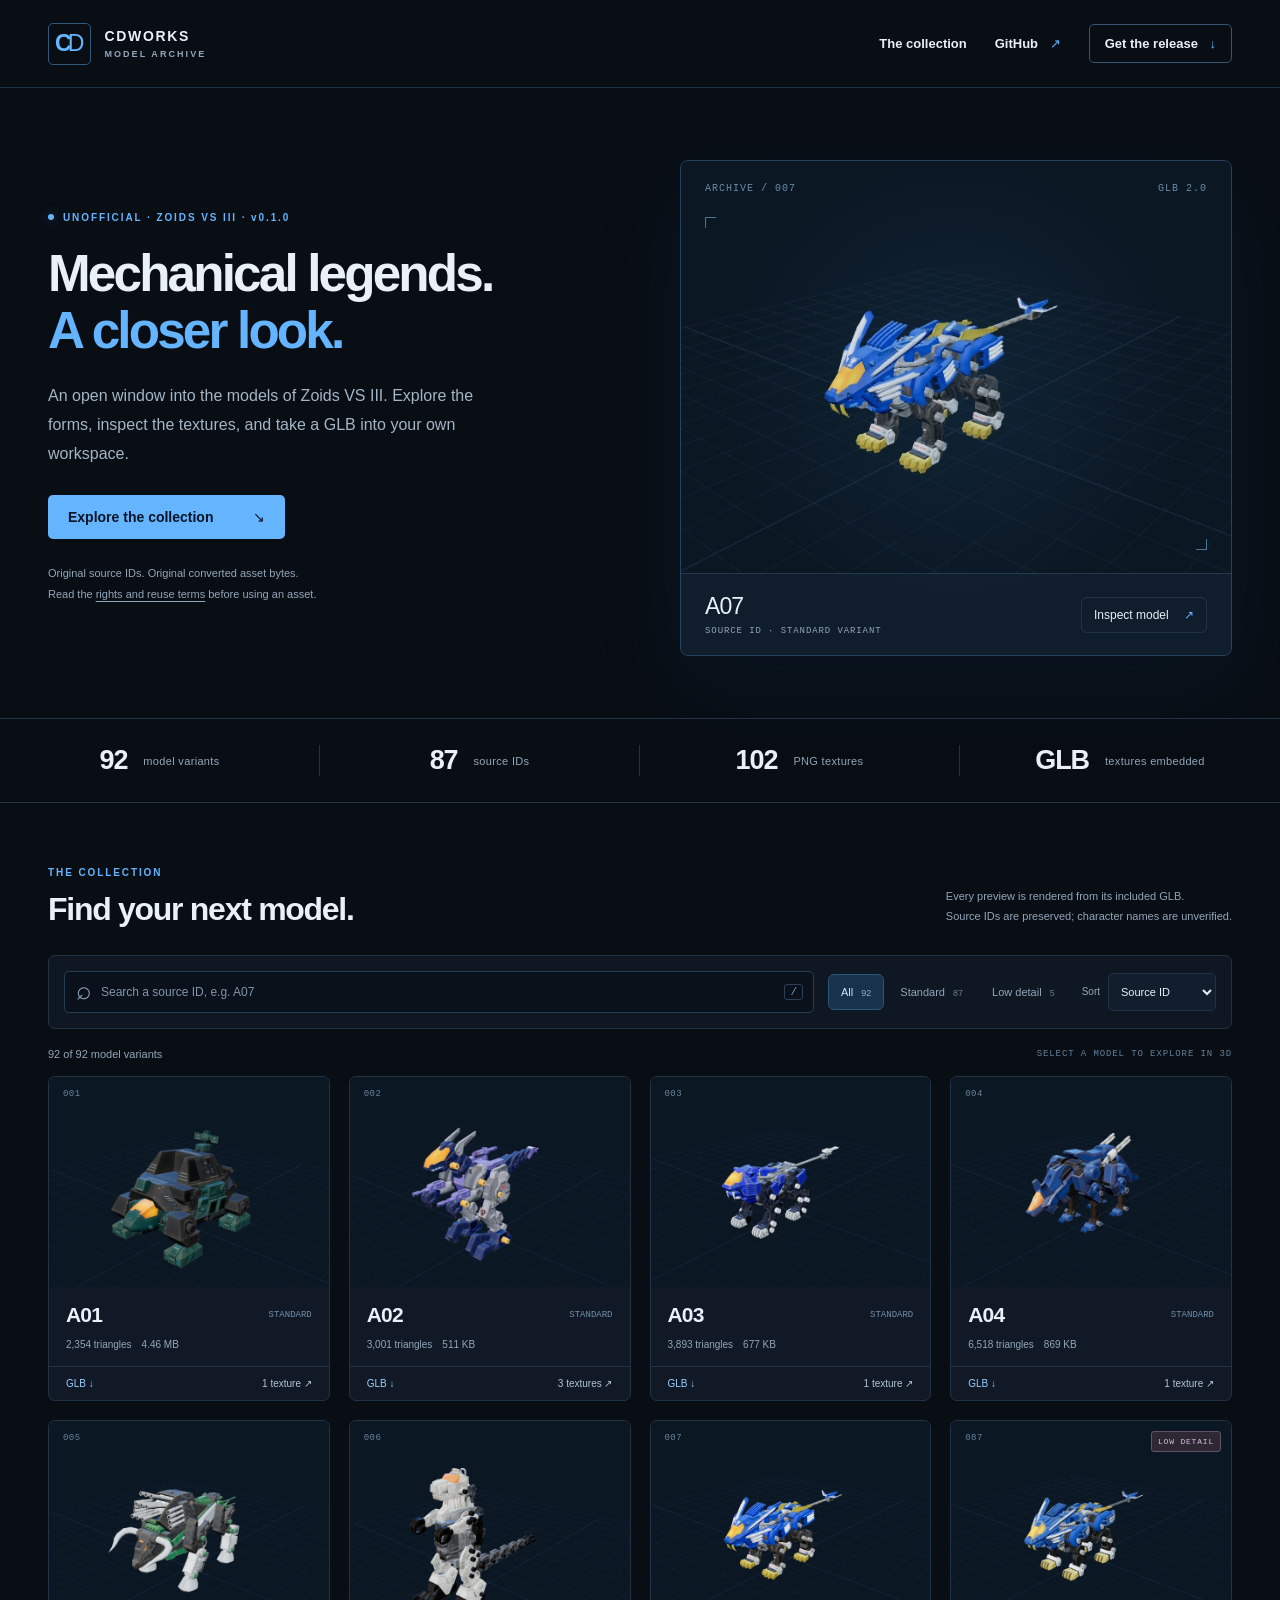
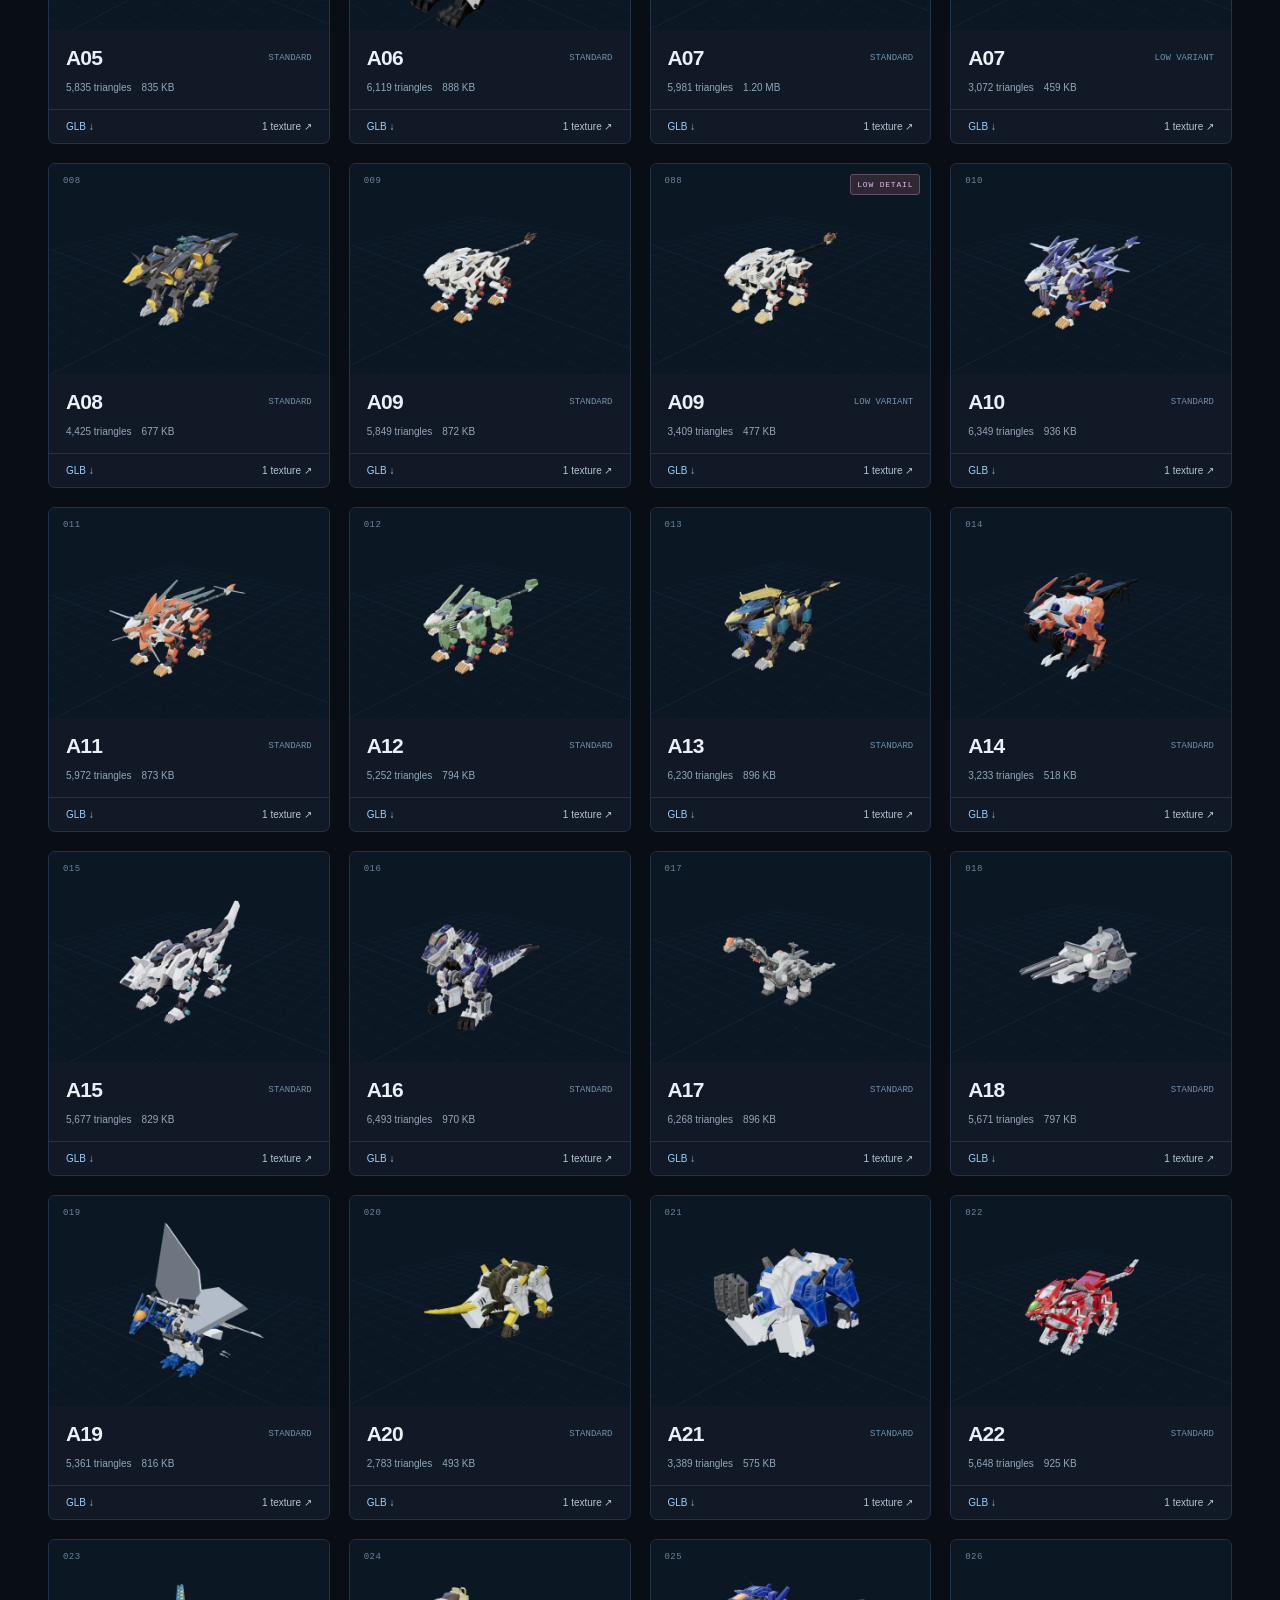
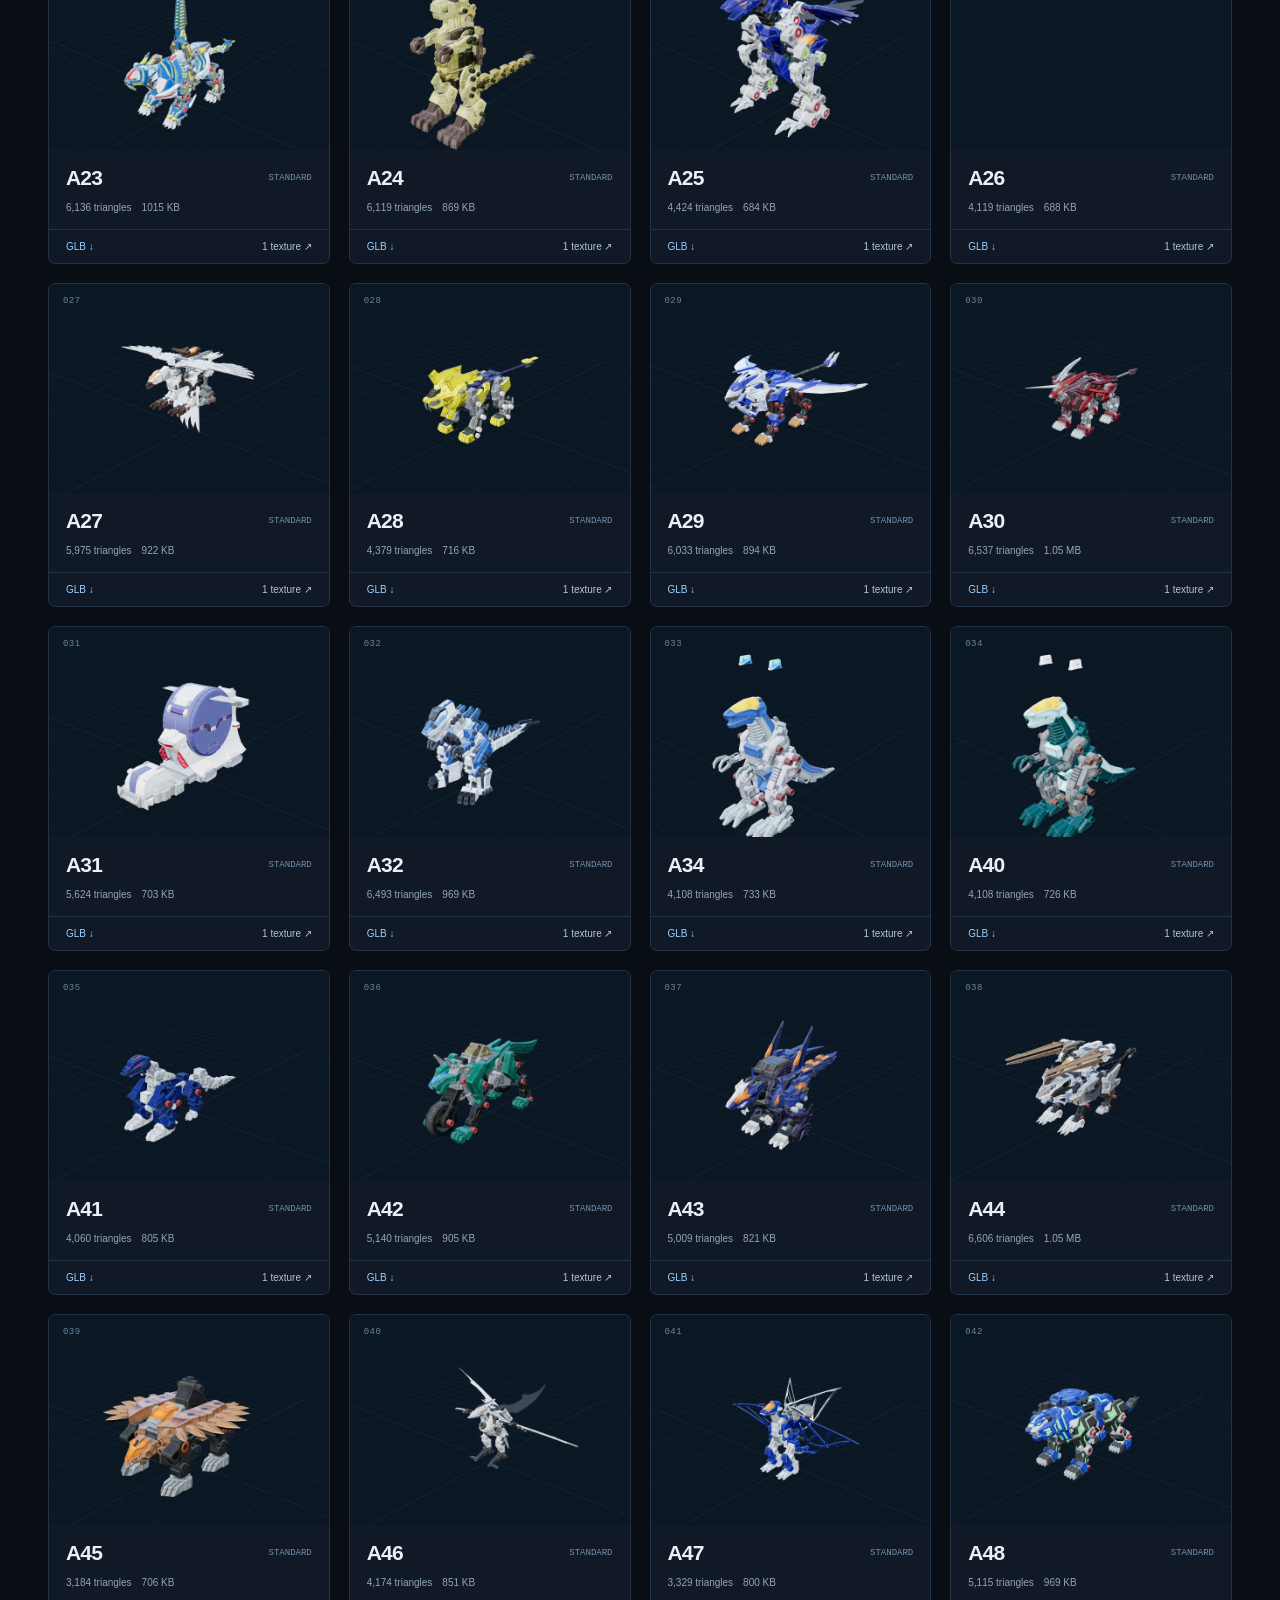
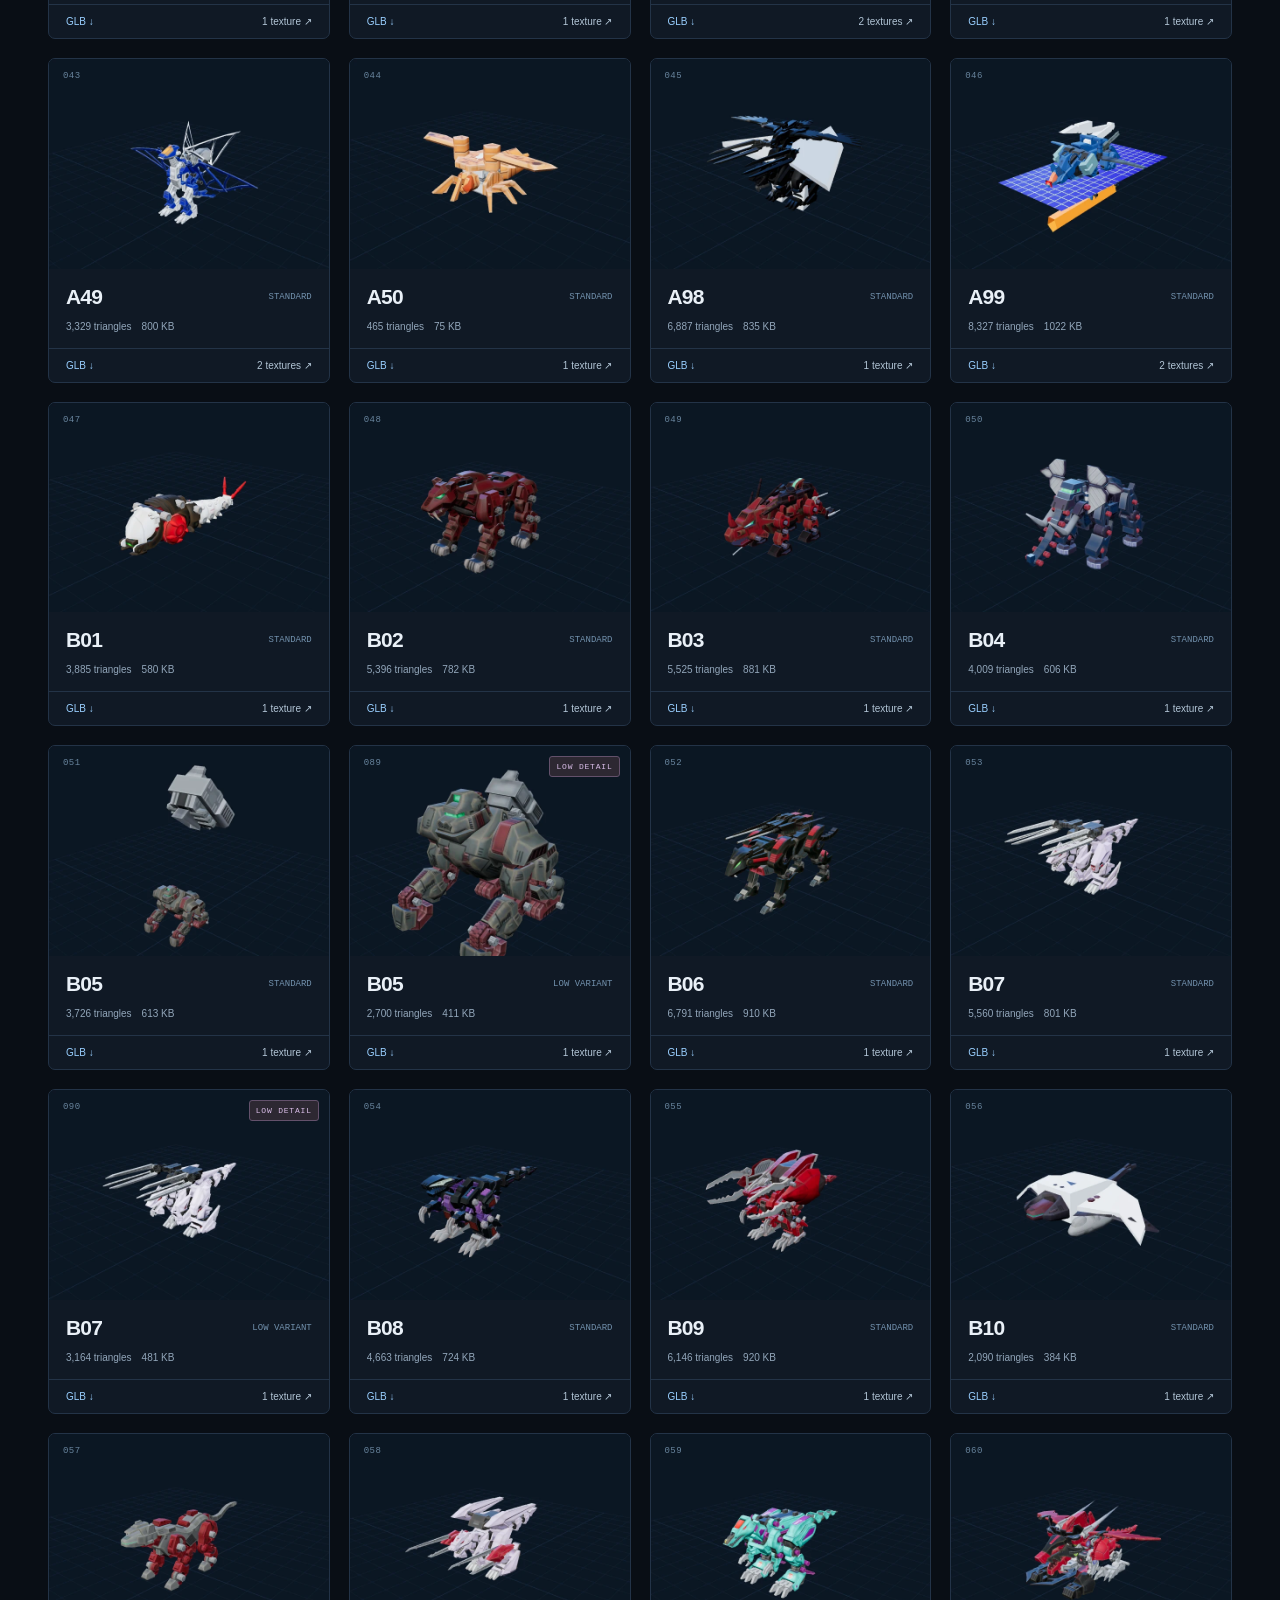
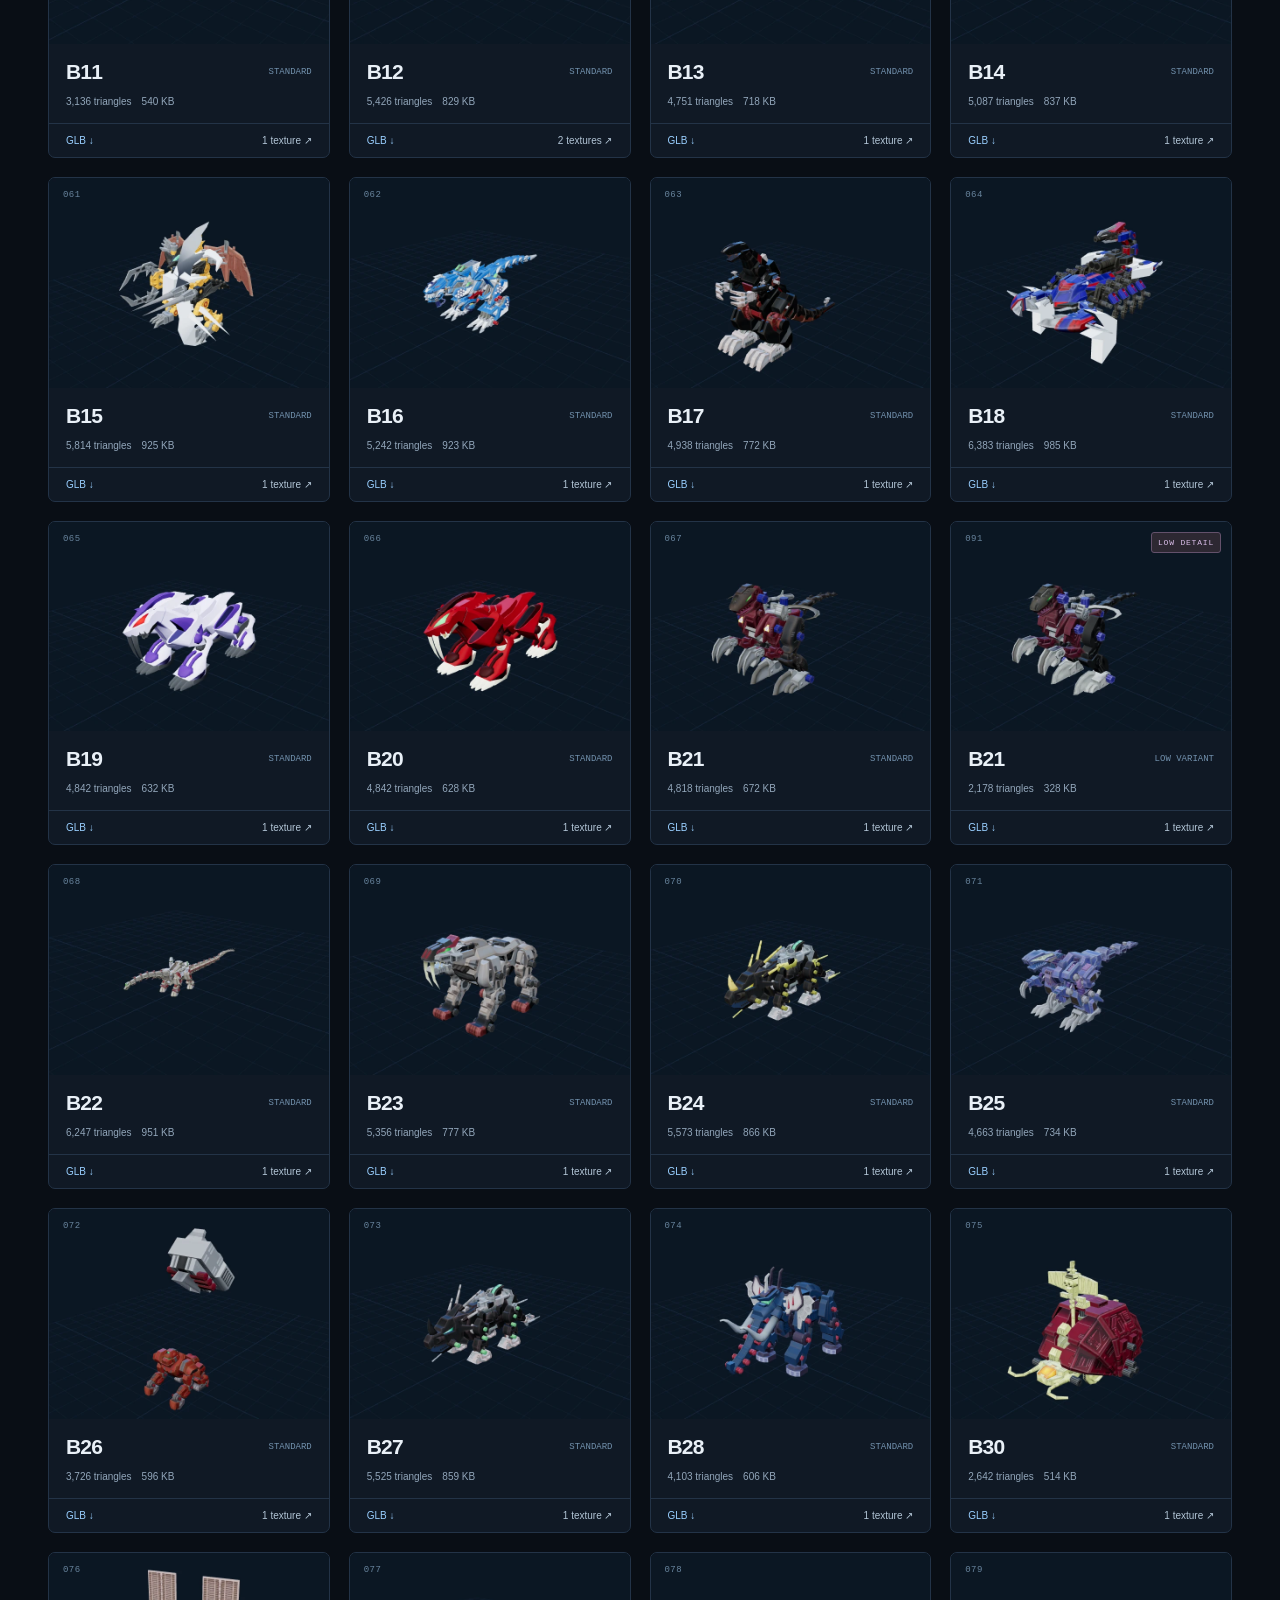
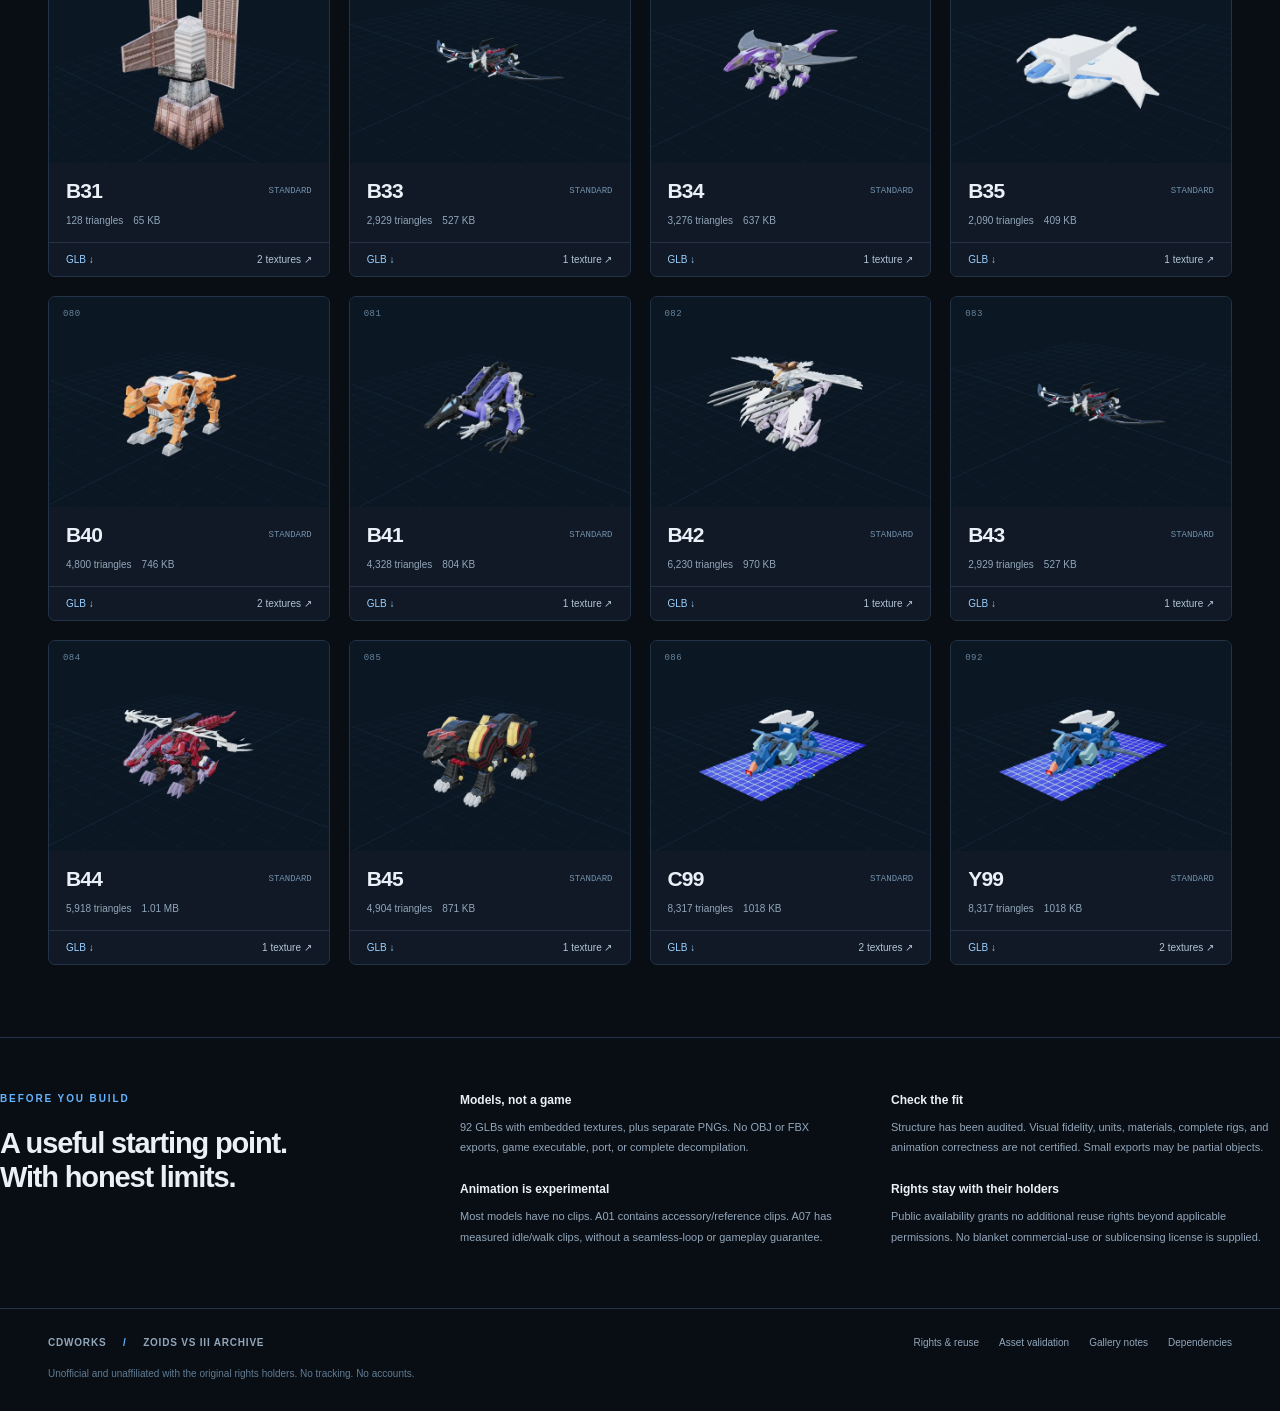
==== commit 6292722c: "Version gallery stylesheet URL for thumbnail layout fix" ====
--- a/index.html
+++ b/index.html
@@ -7,7 +7,7 @@
   <meta name="description" content="Explore 92 converted Zoids VS III model variants and 102 textures. An unofficial archive with interactive 3D previews and GLB downloads.">
   <title>Zoids VS III — The model archive · CDworks</title>
   <link rel="icon" href="data:image/svg+xml,%3Csvg xmlns='http://www.w3.org/2000/svg' viewBox='0 0 40 40'%3E%3Crect width='40' height='40' rx='10' fill='%230d1928'/%3E%3Cpath d='M10 12h20L14 28h16' fill='none' stroke='%2356adff' stroke-width='4'/%3E%3C/svg%3E">
-  <link rel="stylesheet" href="gallery.css">
+  <link rel="stylesheet" href="gallery.css?v=fac6012b96d2444b">
   <script type="importmap">{"imports":{"three":"./vendor/three-0.170.0/three.module.min.js"}}</script>
   <script type="module" src="gallery.js"></script>
 </head>
--- a/gallery.css
+++ b/gallery.css
@@ -1,5 +1,5 @@
 :root{color-scheme:dark;--bg:#090e15;--panel:#101925;--panel2:#142131;--line:#233347;--text:#e9f0f7;--muted:#92a6ba;--blue:#64b4ff;--accent:#a6d6ff;font-family:Inter,ui-sans-serif,-apple-system,BlinkMacSystemFont,"Segoe UI",sans-serif;font-synthesis:none;scroll-behavior:smooth;scroll-padding-top:90px}
-*{box-sizing:border-box}body{margin:0;background:var(--bg);color:var(--text)}a{color:inherit;text-decoration:none}button,input,select{font:inherit}button,a,input,select{-webkit-tap-highlight-color:transparent}button{color:inherit;cursor:pointer}button:disabled{opacity:.45;cursor:wait}button:focus-visible,a:focus-visible,input:focus-visible,select:focus-visible,[tabindex]:focus-visible{outline:2px solid var(--blue);outline-offset:4px}button{border:1px solid var(--line);background:var(--panel2);border-radius:6px}a:hover{color:var(--blue)}button:hover:not(:disabled){border-color:var(--blue)}.sr-only{position:absolute;width:1px;height:1px;overflow:hidden;clip:rect(0,0,0,0);white-space:nowrap}.skip{position:fixed;z-index:20;top:-60px;left:20px;background:var(--blue);color:#07111d;padding:12px}.skip:focus{top:10px}[hidden]{display:none!important}.site-header{height:88px;max-width:1440px;margin:auto;padding:0 48px;display:flex;align-items:center;justify-content:space-between;border-bottom:1px solid var(--line)}.brand{display:flex;align-items:center;gap:13px;font-size:14px;font-weight:800;letter-spacing:.12em}.brand-sub{display:block;font-size:9px;letter-spacing:.23em;color:var(--muted);margin-top:5px}.brand-symbol{position:relative;font-size:23px;letter-spacing:-.17em;color:var(--blue);border:1px solid #34577c;padding:8px 10px 9px 6px;line-height:1;border-radius:5px}.brand-symbol span{font-weight:400}nav{display:flex;gap:28px;align-items:center;font-size:13px;font-weight:600}nav span{color:var(--blue);margin-left:8px}.nav-release{border:1px solid #355572;padding:11px 15px;border-radius:5px}.hero{display:grid;grid-template-columns:1.08fr 1fr;gap:36px;max-width:1440px;margin:auto;padding:72px 48px 62px;align-items:center}.eyebrow{font-size:10px;letter-spacing:.19em;font-weight:700;color:var(--blue);margin:0 0 22px;display:flex;align-items:center;gap:9px}.eyebrow span{display:inline-block;width:6px;height:6px;background:var(--blue);border-radius:50%;box-shadow:0 0 12px #64b4ff55}h1{font-size:clamp(38px,4vw,60px);font-weight:650;letter-spacing:-.055em;line-height:1.12;margin:0 0 23px}h1 em{font-style:normal;color:var(--blue)}.hero-description{font-size:16px;line-height:1.8;color:#a4b5c6;max-width:445px;margin:0 0 26px}.primary-link{display:inline-flex;gap:40px;background:var(--blue);color:#071426;border-radius:5px;padding:14px 20px;font-size:14px;font-weight:700}.primary-link:hover{background:#94cdff;color:#071426}.hero-note{font-size:11px;color:var(--muted);line-height:1.9;margin:24px 0 0}.hero-note a{text-decoration:underline;text-underline-offset:3px}.hero-art{position:relative;border:1px solid #28435e;background:#0c1724;border-radius:8px;overflow:hidden;box-shadow:0 30px 90px #0b49721c}.hero-art:before{content:"";position:absolute;inset:0;background:radial-gradient(ellipse at 50% 45%,#245a8033,transparent 60%);pointer-events:none}.art-label{display:flex;justify-content:space-between;padding:22px 24px;color:#6b8caa;font:10px ui-monospace,monospace;letter-spacing:.1em;position:absolute;top:0;left:0;right:0;z-index:1}.hero-art img{width:100%;height:auto;display:block;aspect-ratio:4/3;object-fit:contain}.art-caption{display:flex;align-items:center;justify-content:space-between;padding:19px 24px;border-top:1px solid #24394d;background:#101d2c}.art-caption strong{font-size:23px;font-weight:500;letter-spacing:-.04em}.art-caption small{display:block;font:9px ui-monospace,monospace;letter-spacing:.1em;color:var(--muted);margin-top:6px}.art-caption button{padding:10px 12px;background:transparent;font-size:12px}.art-caption button span{color:var(--blue);margin-left:12px}.crosshair{position:absolute;width:11px;height:11px;border-top:1px solid #71b6e4;border-left:1px solid #71b6e4;z-index:1;opacity:.6}.crosshair-a{top:56px;left:24px}.crosshair-b{bottom:105px;right:24px;transform:rotate(180deg)}.stats{max-width:1344px;margin:0 auto;display:grid;grid-template-columns:repeat(4,1fr);border-top:1px solid var(--line);border-bottom:1px solid var(--line);padding:26px 0}.stats p{margin:0;display:flex;gap:16px;align-items:center;justify-content:center;border-right:1px solid var(--line)}.stats p:last-child{border:0}.stats strong{font-size:27px;letter-spacing:-.04em;font-weight:600}.stats span{font-size:11px;letter-spacing:.03em;color:var(--muted)}.collection{max-width:1440px;margin:auto;padding:64px 48px 72px}.section-heading{display:flex;align-items:end;justify-content:space-between;gap:25px;margin-bottom:26px}.section-heading .eyebrow{margin-bottom:12px}h2{font-size:32px;font-weight:550;letter-spacing:-.04em;line-height:1.2;margin:0}.section-heading>p{font-size:11px;line-height:1.8;color:var(--muted);margin:0 0 2px}.toolbar{display:flex;align-items:center;gap:14px;padding:15px;background:#0e1722;border:1px solid var(--line);border-radius:7px}.search-wrap{display:flex;align-items:center;position:relative;flex:1;min-width:180px}.search-wrap>span{font-size:26px;line-height:1;color:var(--muted);position:absolute;left:12px;top:6px}.search-wrap input{width:100%;border:1px solid #263d53;background:#0b111b;color:var(--text);padding:13px 36px;font-size:12px;border-radius:5px}.search-wrap input::placeholder{color:#8095aa}.search-wrap kbd{position:absolute;right:11px;border:1px solid #2a4058;padding:1px 5px;font-size:11px;color:#8095aa;border-radius:3px}.filter-group{display:flex;gap:3px}.filter-group button{font-size:11px;white-space:nowrap;padding:11px 12px;background:transparent;border-color:transparent;color:var(--muted)}.filter-group button[aria-pressed=true]{background:#18324d;color:#c7e5ff;border-color:#2c5579}.filter-group button span{font-size:9px;opacity:.7;margin-left:5px}.sort-label{font-size:10px;color:var(--muted);display:flex;align-items:center;gap:8px;white-space:nowrap}.sort-label select{font-size:11px;padding:11px 8px;border:1px solid var(--line);border-radius:5px;background:#101e2d;color:var(--text)}.results-bar{display:flex;align-items:center;justify-content:space-between;color:var(--muted);padding:19px 0 16px;font-size:11px}.results-bar p{margin:0}.results-bar>span{font:9px ui-monospace,monospace;letter-spacing:.1em;color:#63829d}.model-grid{display:grid;grid-template-columns:repeat(4,minmax(0,1fr));gap:19px}.model-card{border:1px solid var(--line);border-radius:7px;background:var(--panel);overflow:hidden;transition:border-color .2s,transform .2s;min-width:0}.model-card:hover{border-color:#456b8d;transform:translateY(-3px)}.card-open{display:block;position:relative;border:0;border-radius:0;width:100%;padding:0;background:#0c1724;text-align:left;overflow:hidden}.card-open img{width:100%;aspect-ratio:4/3;display:block;object-fit:contain;transition:transform .35s}.card-open:hover img{transform:scale(1.04)}.card-image-status{position:absolute;inset:0;display:grid;place-items:center;color:var(--muted);font-size:11px;pointer-events:none}.card-image-status.loaded{display:none}.card-index{position:absolute;top:12px;left:14px;font:9px ui-monospace,monospace;color:#68849d;letter-spacing:.05em;pointer-events:none}.card-open .badge{position:absolute;top:10px;right:10px}.card-hover{position:absolute;bottom:12px;left:12px;right:12px;text-align:center;padding:8px;background:#19344ee6;border:1px solid #47759d;border-radius:4px;font-size:11px;opacity:0;transition:opacity .2s}.card-open:hover .card-hover,.card-open:focus-visible .card-hover{opacity:1}.card-body{padding:16px 17px 13px}.card-title-row{display:flex;align-items:center;justify-content:space-between;margin-bottom:10px}.card-title-row h3{font-size:21px;letter-spacing:-.04em;margin:0;font-weight:550}.card-title-row span{color:#7291ad;font:9px ui-monospace,monospace}.card-specs{display:flex;gap:10px;flex-wrap:wrap;color:var(--muted);font-size:10px;line-height:1.6}.card-actions{display:flex;justify-content:space-between;align-items:center;border-top:1px solid var(--line);padding:11px 17px;font-size:10px;color:#b2c5d6}.card-actions a{color:#99cfff}.card-actions button{padding:0;background:transparent;border:0;font-size:10px;color:#b2c5d6}.badge{display:inline-block;font:8px ui-monospace,monospace;letter-spacing:.1em;padding:5px 6px;border:1px solid #35546e;border-radius:3px;background:#13283bea;color:#a8c8e2}.badge.low{background:#2d2832;border-color:#63516b;color:#dabee9}.empty-state{text-align:center;padding:60px 20px;border:1px dashed #344a60;border-radius:7px;color:var(--muted)}.empty-state h3{font-size:19px;color:var(--text)}.empty-state p{font-size:13px}.empty-state button{padding:12px 18px;margin:10px}.empty-state a{text-decoration:underline;font-size:12px}.collection-notes{border-top:1px solid var(--line);max-width:1344px;margin:auto;padding:55px 0 60px;display:grid;grid-template-columns:1fr 2fr;gap:50px}.collection-notes h2{font-size:29px}.note-columns{display:grid;grid-template-columns:1fr 1fr;gap:24px 42px}.note-columns h3{font-size:12px;margin:0 0 10px}.note-columns p{color:var(--muted);font-size:11px;line-height:1.9;margin:0}footer{max-width:1440px;margin:auto;padding:28px 48px 32px;border-top:1px solid var(--line);display:flex;flex-wrap:wrap;align-items:center;justify-content:space-between;gap:20px;font-size:10px;letter-spacing:.08em;color:var(--muted)}footer>span{font-weight:700}.footer-dot{color:var(--blue);margin:0 13px}footer>div{display:flex;gap:20px;letter-spacing:0}footer>p{flex-basis:100%;font-size:10px;letter-spacing:0;margin:0;color:#617c94}dialog{padding:0;border:1px solid #3c5c79;border-radius:12px;background:#0c1420;color:var(--text);width:min(1180px,94vw);max-width:94vw;max-height:92dvh;box-shadow:0 30px 120px #0009;overflow:auto}dialog::backdrop{background:#03070dd9;backdrop-filter:blur(6px)}.dialog-header{display:flex;align-items:center;justify-content:space-between;padding:24px 28px;border-bottom:1px solid var(--line);position:sticky;top:0;z-index:3;background:#0c1420}.dialog-header .eyebrow{font-size:9px;margin-bottom:7px}.dialog-header h2{font-size:28px}.icon-button{height:36px;width:36px;font-size:26px;background:transparent;color:#b7cadb}.inspector-layout{display:grid;grid-template-columns:minmax(0,1fr) 290px}.viewer-column{padding:18px;min-width:0}.viewport{height:min(58vh,540px);min-height:300px;position:relative;background:#0c1724;overflow:hidden;border:1px solid #20374d;border-radius:7px;touch-action:none}.viewport canvas{width:100%;height:100%;display:block}.viewer-status{position:absolute;inset:0;display:grid;place-items:center;text-align:center;padding:28px;z-index:2;font-size:13px;color:#c0ddf6;background:#0c1724e8;pointer-events:none}.viewer-status.error{color:#f2b7ab}.viewer-controls{display:flex;align-items:center;gap:7px;justify-content:center;padding-top:13px;flex-wrap:wrap}.viewer-controls button{min-height:36px;min-width:36px;padding:8px 12px;font-size:12px}.viewer-help{font-size:10px;text-align:center;color:var(--muted);line-height:1.7}.model-details{padding:23px 24px;border-left:1px solid var(--line)}.model-details dl{font-size:11px;margin:20px 0}.model-details dl div{display:flex;justify-content:space-between;gap:15px;margin:12px 0}.model-details dt{color:var(--muted)}.model-details dd{margin:0;text-align:right}.download-primary{display:flex;align-items:center;justify-content:space-between;padding:13px 15px;border-radius:5px;background:var(--blue);color:#07111d;font-size:12px;font-weight:700}.download-primary:hover{background:var(--accent);color:#07111d}.muted{color:var(--muted)}.tiny{font-size:10px;line-height:1.7}.model-details h3{font-size:12px;margin:0 0 12px}.texture-section,.animation-controls{margin-top:25px;padding-top:22px;border-top:1px solid var(--line)}.texture-item{display:flex;gap:12px;align-items:center;border:1px solid #21374d;border-radius:5px;padding:9px;margin-bottom:8px;background:#101f2e}.texture-item img{width:42px;height:42px;object-fit:contain;background:repeating-conic-gradient(#213244 0% 25%,#162333 0% 50%) 50%/12px 12px;border-radius:3px;image-rendering:pixelated}.texture-item span{font-size:10px;line-height:1.8}.texture-item small{display:block;font-size:9px;color:var(--muted)}.texture-item b{margin-left:auto;font-size:16px;color:var(--blue)}.rights-reminder{font-size:10px;color:var(--muted);line-height:1.8;margin:24px 0 0}.rights-reminder a{color:#98c6ed}.animation-controls p{font-size:10px;line-height:1.8;color:#d7bf94}.animation-controls label{font-size:10px;color:var(--muted)}.animation-controls select{display:block;width:100%;margin:7px 0 10px;padding:8px;border:1px solid #34516a;border-radius:4px;background:#142333;color:var(--text);font-size:10px}.playback-actions{display:flex;gap:7px}.playback-actions button{font-size:10px;padding:8px 9px}.animation-controls #playback-status{color:var(--muted)}
+*{box-sizing:border-box}body{margin:0;background:var(--bg);color:var(--text)}a{color:inherit;text-decoration:none}button,input,select{font:inherit}button,a,input,select{-webkit-tap-highlight-color:transparent}button{color:inherit;cursor:pointer}button:disabled{opacity:.45;cursor:wait}button:focus-visible,a:focus-visible,input:focus-visible,select:focus-visible,[tabindex]:focus-visible{outline:2px solid var(--blue);outline-offset:4px}button{border:1px solid var(--line);background:var(--panel2);border-radius:6px}a:hover{color:var(--blue)}button:hover:not(:disabled){border-color:var(--blue)}.sr-only{position:absolute;width:1px;height:1px;overflow:hidden;clip:rect(0,0,0,0);white-space:nowrap}.skip{position:fixed;z-index:20;top:-60px;left:20px;background:var(--blue);color:#07111d;padding:12px}.skip:focus{top:10px}[hidden]{display:none!important}.site-header{height:88px;max-width:1440px;margin:auto;padding:0 48px;display:flex;align-items:center;justify-content:space-between;border-bottom:1px solid var(--line)}.brand{display:flex;align-items:center;gap:13px;font-size:14px;font-weight:800;letter-spacing:.12em}.brand-sub{display:block;font-size:9px;letter-spacing:.23em;color:var(--muted);margin-top:5px}.brand-symbol{position:relative;font-size:23px;letter-spacing:-.17em;color:var(--blue);border:1px solid #34577c;padding:8px 10px 9px 6px;line-height:1;border-radius:5px}.brand-symbol span{font-weight:400}nav{display:flex;gap:28px;align-items:center;font-size:13px;font-weight:600}nav span{color:var(--blue);margin-left:8px}.nav-release{border:1px solid #355572;padding:11px 15px;border-radius:5px}.hero{display:grid;grid-template-columns:1.08fr 1fr;gap:36px;max-width:1440px;margin:auto;padding:72px 48px 62px;align-items:center}.eyebrow{font-size:10px;letter-spacing:.19em;font-weight:700;color:var(--blue);margin:0 0 22px;display:flex;align-items:center;gap:9px}.eyebrow span{display:inline-block;width:6px;height:6px;background:var(--blue);border-radius:50%;box-shadow:0 0 12px #64b4ff55}h1{font-size:clamp(38px,4vw,60px);font-weight:650;letter-spacing:-.055em;line-height:1.12;margin:0 0 23px}h1 em{font-style:normal;color:var(--blue)}.hero-description{font-size:16px;line-height:1.8;color:#a4b5c6;max-width:445px;margin:0 0 26px}.primary-link{display:inline-flex;gap:40px;background:var(--blue);color:#071426;border-radius:5px;padding:14px 20px;font-size:14px;font-weight:700}.primary-link:hover{background:#94cdff;color:#071426}.hero-note{font-size:11px;color:var(--muted);line-height:1.9;margin:24px 0 0}.hero-note a{text-decoration:underline;text-underline-offset:3px}.hero-art{position:relative;border:1px solid #28435e;background:#0c1724;border-radius:8px;overflow:hidden;box-shadow:0 30px 90px #0b49721c}.hero-art:before{content:"";position:absolute;inset:0;background:radial-gradient(ellipse at 50% 45%,#245a8033,transparent 60%);pointer-events:none}.art-label{display:flex;justify-content:space-between;padding:22px 24px;color:#6b8caa;font:10px ui-monospace,monospace;letter-spacing:.1em;position:absolute;top:0;left:0;right:0;z-index:1}.hero-art img{width:100%;height:auto;display:block;aspect-ratio:4/3;object-fit:contain}.art-caption{display:flex;align-items:center;justify-content:space-between;padding:19px 24px;border-top:1px solid #24394d;background:#101d2c}.art-caption strong{font-size:23px;font-weight:500;letter-spacing:-.04em}.art-caption small{display:block;font:9px ui-monospace,monospace;letter-spacing:.1em;color:var(--muted);margin-top:6px}.art-caption button{padding:10px 12px;background:transparent;font-size:12px}.art-caption button span{color:var(--blue);margin-left:12px}.crosshair{position:absolute;width:11px;height:11px;border-top:1px solid #71b6e4;border-left:1px solid #71b6e4;z-index:1;opacity:.6}.crosshair-a{top:56px;left:24px}.crosshair-b{bottom:105px;right:24px;transform:rotate(180deg)}.stats{max-width:1344px;margin:0 auto;display:grid;grid-template-columns:repeat(4,1fr);border-top:1px solid var(--line);border-bottom:1px solid var(--line);padding:26px 0}.stats p{margin:0;display:flex;gap:16px;align-items:center;justify-content:center;border-right:1px solid var(--line)}.stats p:last-child{border:0}.stats strong{font-size:27px;letter-spacing:-.04em;font-weight:600}.stats span{font-size:11px;letter-spacing:.03em;color:var(--muted)}.collection{max-width:1440px;margin:auto;padding:64px 48px 72px}.section-heading{display:flex;align-items:end;justify-content:space-between;gap:25px;margin-bottom:26px}.section-heading .eyebrow{margin-bottom:12px}h2{font-size:32px;font-weight:550;letter-spacing:-.04em;line-height:1.2;margin:0}.section-heading>p{font-size:11px;line-height:1.8;color:var(--muted);margin:0 0 2px}.toolbar{display:flex;align-items:center;gap:14px;padding:15px;background:#0e1722;border:1px solid var(--line);border-radius:7px}.search-wrap{display:flex;align-items:center;position:relative;flex:1;min-width:180px}.search-wrap>span{font-size:26px;line-height:1;color:var(--muted);position:absolute;left:12px;top:6px}.search-wrap input{width:100%;border:1px solid #263d53;background:#0b111b;color:var(--text);padding:13px 36px;font-size:12px;border-radius:5px}.search-wrap input::placeholder{color:#8095aa}.search-wrap kbd{position:absolute;right:11px;border:1px solid #2a4058;padding:1px 5px;font-size:11px;color:#8095aa;border-radius:3px}.filter-group{display:flex;gap:3px}.filter-group button{font-size:11px;white-space:nowrap;padding:11px 12px;background:transparent;border-color:transparent;color:var(--muted)}.filter-group button[aria-pressed=true]{background:#18324d;color:#c7e5ff;border-color:#2c5579}.filter-group button span{font-size:9px;opacity:.7;margin-left:5px}.sort-label{font-size:10px;color:var(--muted);display:flex;align-items:center;gap:8px;white-space:nowrap}.sort-label select{font-size:11px;padding:11px 8px;border:1px solid var(--line);border-radius:5px;background:#101e2d;color:var(--text)}.results-bar{display:flex;align-items:center;justify-content:space-between;color:var(--muted);padding:19px 0 16px;font-size:11px}.results-bar p{margin:0}.results-bar>span{font:9px ui-monospace,monospace;letter-spacing:.1em;color:#63829d}.model-grid{display:grid;grid-template-columns:repeat(4,minmax(0,1fr));gap:19px}.model-card{border:1px solid var(--line);border-radius:7px;background:var(--panel);overflow:hidden;transition:border-color .2s,transform .2s;min-width:0}.model-card:hover{border-color:#456b8d;transform:translateY(-3px)}.card-open{display:block;position:relative;border:0;border-radius:0;width:100%;aspect-ratio:4/3;padding:0;background:#0c1724;text-align:left;overflow:hidden}.card-open img{width:100%;height:auto;aspect-ratio:4/3;display:block;object-fit:contain;transition:transform .35s}.card-open:hover img{transform:scale(1.04)}.card-image-status{position:absolute;inset:0;display:grid;place-items:center;color:var(--muted);font-size:11px;pointer-events:none}.card-image-status.loaded{display:none}.card-index{position:absolute;top:12px;left:14px;font:9px ui-monospace,monospace;color:#68849d;letter-spacing:.05em;pointer-events:none}.card-open .badge{position:absolute;top:10px;right:10px}.card-hover{position:absolute;bottom:12px;left:12px;right:12px;text-align:center;padding:8px;background:#19344ee6;border:1px solid #47759d;border-radius:4px;font-size:11px;opacity:0;transition:opacity .2s}.card-open:hover .card-hover,.card-open:focus-visible .card-hover{opacity:1}.card-body{padding:16px 17px 13px}.card-title-row{display:flex;align-items:center;justify-content:space-between;margin-bottom:10px}.card-title-row h3{font-size:21px;letter-spacing:-.04em;margin:0;font-weight:550}.card-title-row span{color:#7291ad;font:9px ui-monospace,monospace}.card-specs{display:flex;gap:10px;flex-wrap:wrap;color:var(--muted);font-size:10px;line-height:1.6}.card-actions{display:flex;justify-content:space-between;align-items:center;border-top:1px solid var(--line);padding:11px 17px;font-size:10px;color:#b2c5d6}.card-actions a{color:#99cfff}.card-actions button{padding:0;background:transparent;border:0;font-size:10px;color:#b2c5d6}.badge{display:inline-block;font:8px ui-monospace,monospace;letter-spacing:.1em;padding:5px 6px;border:1px solid #35546e;border-radius:3px;background:#13283bea;color:#a8c8e2}.badge.low{background:#2d2832;border-color:#63516b;color:#dabee9}.empty-state{text-align:center;padding:60px 20px;border:1px dashed #344a60;border-radius:7px;color:var(--muted)}.empty-state h3{font-size:19px;color:var(--text)}.empty-state p{font-size:13px}.empty-state button{padding:12px 18px;margin:10px}.empty-state a{text-decoration:underline;font-size:12px}.collection-notes{border-top:1px solid var(--line);max-width:1344px;margin:auto;padding:55px 0 60px;display:grid;grid-template-columns:1fr 2fr;gap:50px}.collection-notes h2{font-size:29px}.note-columns{display:grid;grid-template-columns:1fr 1fr;gap:24px 42px}.note-columns h3{font-size:12px;margin:0 0 10px}.note-columns p{color:var(--muted);font-size:11px;line-height:1.9;margin:0}footer{max-width:1440px;margin:auto;padding:28px 48px 32px;border-top:1px solid var(--line);display:flex;flex-wrap:wrap;align-items:center;justify-content:space-between;gap:20px;font-size:10px;letter-spacing:.08em;color:var(--muted)}footer>span{font-weight:700}.footer-dot{color:var(--blue);margin:0 13px}footer>div{display:flex;gap:20px;letter-spacing:0}footer>p{flex-basis:100%;font-size:10px;letter-spacing:0;margin:0;color:#617c94}dialog{padding:0;border:1px solid #3c5c79;border-radius:12px;background:#0c1420;color:var(--text);width:min(1180px,94vw);max-width:94vw;max-height:92dvh;box-shadow:0 30px 120px #0009;overflow:auto}dialog::backdrop{background:#03070dd9;backdrop-filter:blur(6px)}.dialog-header{display:flex;align-items:center;justify-content:space-between;padding:24px 28px;border-bottom:1px solid var(--line);position:sticky;top:0;z-index:3;background:#0c1420}.dialog-header .eyebrow{font-size:9px;margin-bottom:7px}.dialog-header h2{font-size:28px}.icon-button{height:36px;width:36px;font-size:26px;background:transparent;color:#b7cadb}.inspector-layout{display:grid;grid-template-columns:minmax(0,1fr) 290px}.viewer-column{padding:18px;min-width:0}.viewport{height:min(58vh,540px);min-height:300px;position:relative;background:#0c1724;overflow:hidden;border:1px solid #20374d;border-radius:7px;touch-action:none}.viewport canvas{width:100%;height:100%;display:block}.viewer-status{position:absolute;inset:0;display:grid;place-items:center;text-align:center;padding:28px;z-index:2;font-size:13px;color:#c0ddf6;background:#0c1724e8;pointer-events:none}.viewer-status.error{color:#f2b7ab}.viewer-controls{display:flex;align-items:center;gap:7px;justify-content:center;padding-top:13px;flex-wrap:wrap}.viewer-controls button{min-height:36px;min-width:36px;padding:8px 12px;font-size:12px}.viewer-help{font-size:10px;text-align:center;color:var(--muted);line-height:1.7}.model-details{padding:23px 24px;border-left:1px solid var(--line)}.model-details dl{font-size:11px;margin:20px 0}.model-details dl div{display:flex;justify-content:space-between;gap:15px;margin:12px 0}.model-details dt{color:var(--muted)}.model-details dd{margin:0;text-align:right}.download-primary{display:flex;align-items:center;justify-content:space-between;padding:13px 15px;border-radius:5px;background:var(--blue);color:#07111d;font-size:12px;font-weight:700}.download-primary:hover{background:var(--accent);color:#07111d}.muted{color:var(--muted)}.tiny{font-size:10px;line-height:1.7}.model-details h3{font-size:12px;margin:0 0 12px}.texture-section,.animation-controls{margin-top:25px;padding-top:22px;border-top:1px solid var(--line)}.texture-item{display:flex;gap:12px;align-items:center;border:1px solid #21374d;border-radius:5px;padding:9px;margin-bottom:8px;background:#101f2e}.texture-item img{width:42px;height:42px;object-fit:contain;background:repeating-conic-gradient(#213244 0% 25%,#162333 0% 50%) 50%/12px 12px;border-radius:3px;image-rendering:pixelated}.texture-item span{font-size:10px;line-height:1.8}.texture-item small{display:block;font-size:9px;color:var(--muted)}.texture-item b{margin-left:auto;font-size:16px;color:var(--blue)}.rights-reminder{font-size:10px;color:var(--muted);line-height:1.8;margin:24px 0 0}.rights-reminder a{color:#98c6ed}.animation-controls p{font-size:10px;line-height:1.8;color:#d7bf94}.animation-controls label{font-size:10px;color:var(--muted)}.animation-controls select{display:block;width:100%;margin:7px 0 10px;padding:8px;border:1px solid #34516a;border-radius:4px;background:#142333;color:var(--text);font-size:10px}.playback-actions{display:flex;gap:7px}.playback-actions button{font-size:10px;padding:8px 9px}.animation-controls #playback-status{color:var(--muted)}
 @media(min-width:1550px){.hero{padding-top:90px;padding-bottom:75px}}
 @media(max-width:1150px){.model-grid{grid-template-columns:repeat(3,minmax(0,1fr))}.site-header,.hero,.collection,footer{padding-left:30px;padding-right:30px}.stats,.collection-notes{margin-left:30px;margin-right:30px}.hero{gap:22px}.toolbar{flex-wrap:wrap}.search-wrap{flex-basis:45%}.sort-label{margin-left:auto}.hero-description{font-size:14px}.hero-note{font-size:10px}.section-heading>p{max-width:260px}.collection-notes{grid-template-columns:1fr;gap:30px}.hero h1{font-size:44px}}
 @media(max-width:760px){.site-header{height:73px;padding:0 20px}.brand{font-size:12px}.brand-sub{font-size:8px}.brand-symbol{font-size:20px}nav{gap:16px;font-size:11px}.nav-archive{display:none}.nav-release{padding:9px 11px}.hero{grid-template-columns:1fr;padding:42px 20px 32px;gap:30px}.hero h1{font-size:43px;line-height:1.1}.hero-copy .eyebrow{font-size:8px;letter-spacing:.16em;margin-bottom:18px}.hero-description{max-width:460px;font-size:14px}.hero-note{margin-top:19px}.hero-art{max-width:520px;width:100%;justify-self:center}.art-label{font-size:9px}.hero-art img{max-height:340px}.stats{margin:0 20px;padding:20px 0;grid-template-columns:repeat(2,1fr);gap:22px 0}.stats p:nth-child(2){border:0}.stats strong{font-size:24px}.stats span{font-size:10px}.collection{padding:40px 20px}.section-heading{display:block}.section-heading h2{font-size:29px}.section-heading>p{margin:15px 0 0;max-width:none;font-size:10px}.toolbar{padding:11px;gap:12px}.search-wrap{flex-basis:100%}.filter-group{gap:1px}.filter-group button{padding:9px 7px;font-size:10px}.filter-group button span{margin-left:3px}.sort-label{font-size:9px;gap:4px}.sort-label select{font-size:10px;padding:9px 4px}.results-bar>span{display:none}.model-grid{grid-template-columns:repeat(2,minmax(0,1fr));gap:12px}.card-body{padding:12px 12px 10px}.card-title-row h3{font-size:20px}.card-title-row span{font-size:8px}.card-actions{padding:10px 12px;font-size:9px}.card-actions button{font-size:9px}.card-specs{font-size:9px;gap:6px}.card-index{font-size:8px;left:10px;top:10px}.card-open .badge{font-size:7px;padding:4px;top:7px;right:7px}.collection-notes{margin:0 20px;padding:36px 0 40px}.note-columns{gap:22px}.note-columns p{font-size:10px}.collection-notes h2{font-size:28px}footer{padding:24px 20px;gap:20px}footer>div{flex-wrap:wrap;gap:15px}dialog{width:96vw;max-width:96vw;max-height:95dvh;border-radius:8px}.inspector-layout{grid-template-columns:1fr}.dialog-header{padding:17px 18px}.dialog-header h2{font-size:24px}.viewport{height:42dvh;min-height:270px}.viewer-column{padding:10px}.viewer-help{font-size:9px}.model-details{border-left:0;border-top:1px solid var(--line);padding:20px}.texture-section{max-width:none}.texture-item{width:100%}.viewer-controls{gap:6px}.viewer-controls button{font-size:11px;padding:8px 10px}}
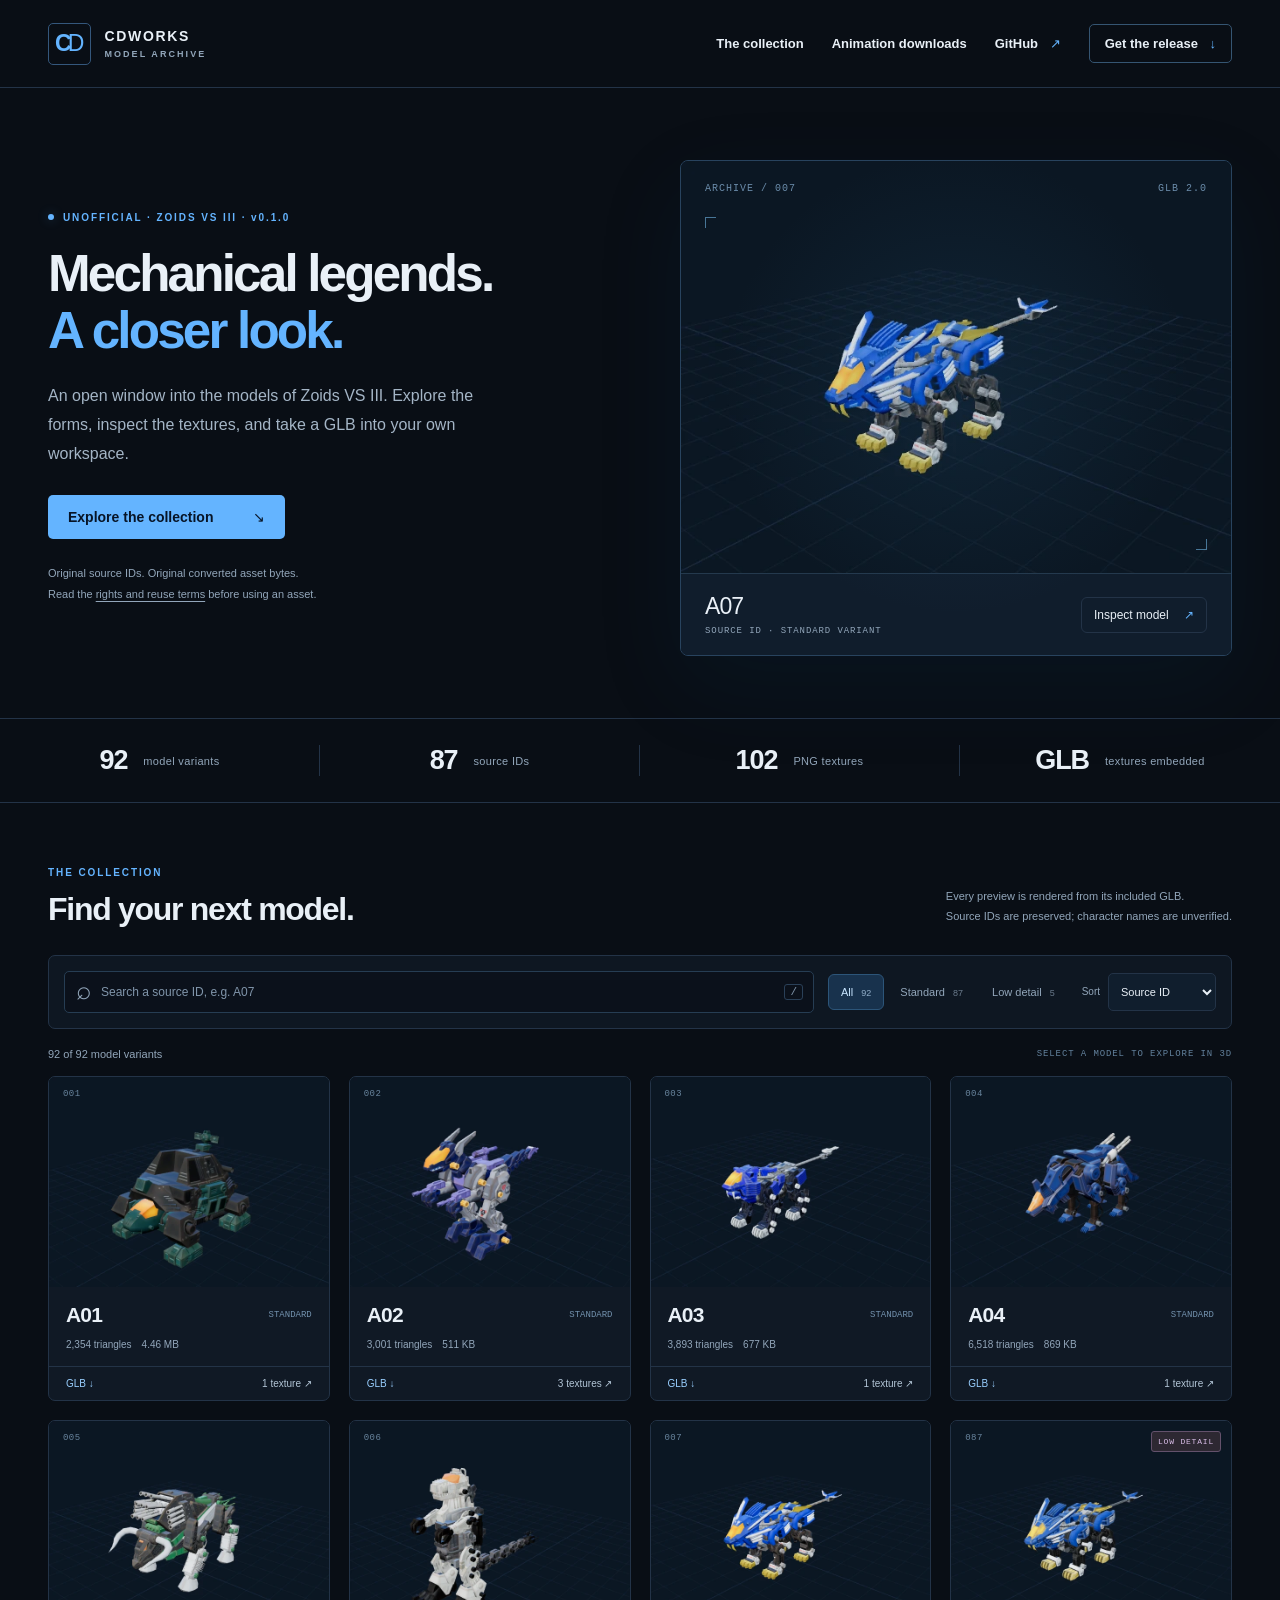
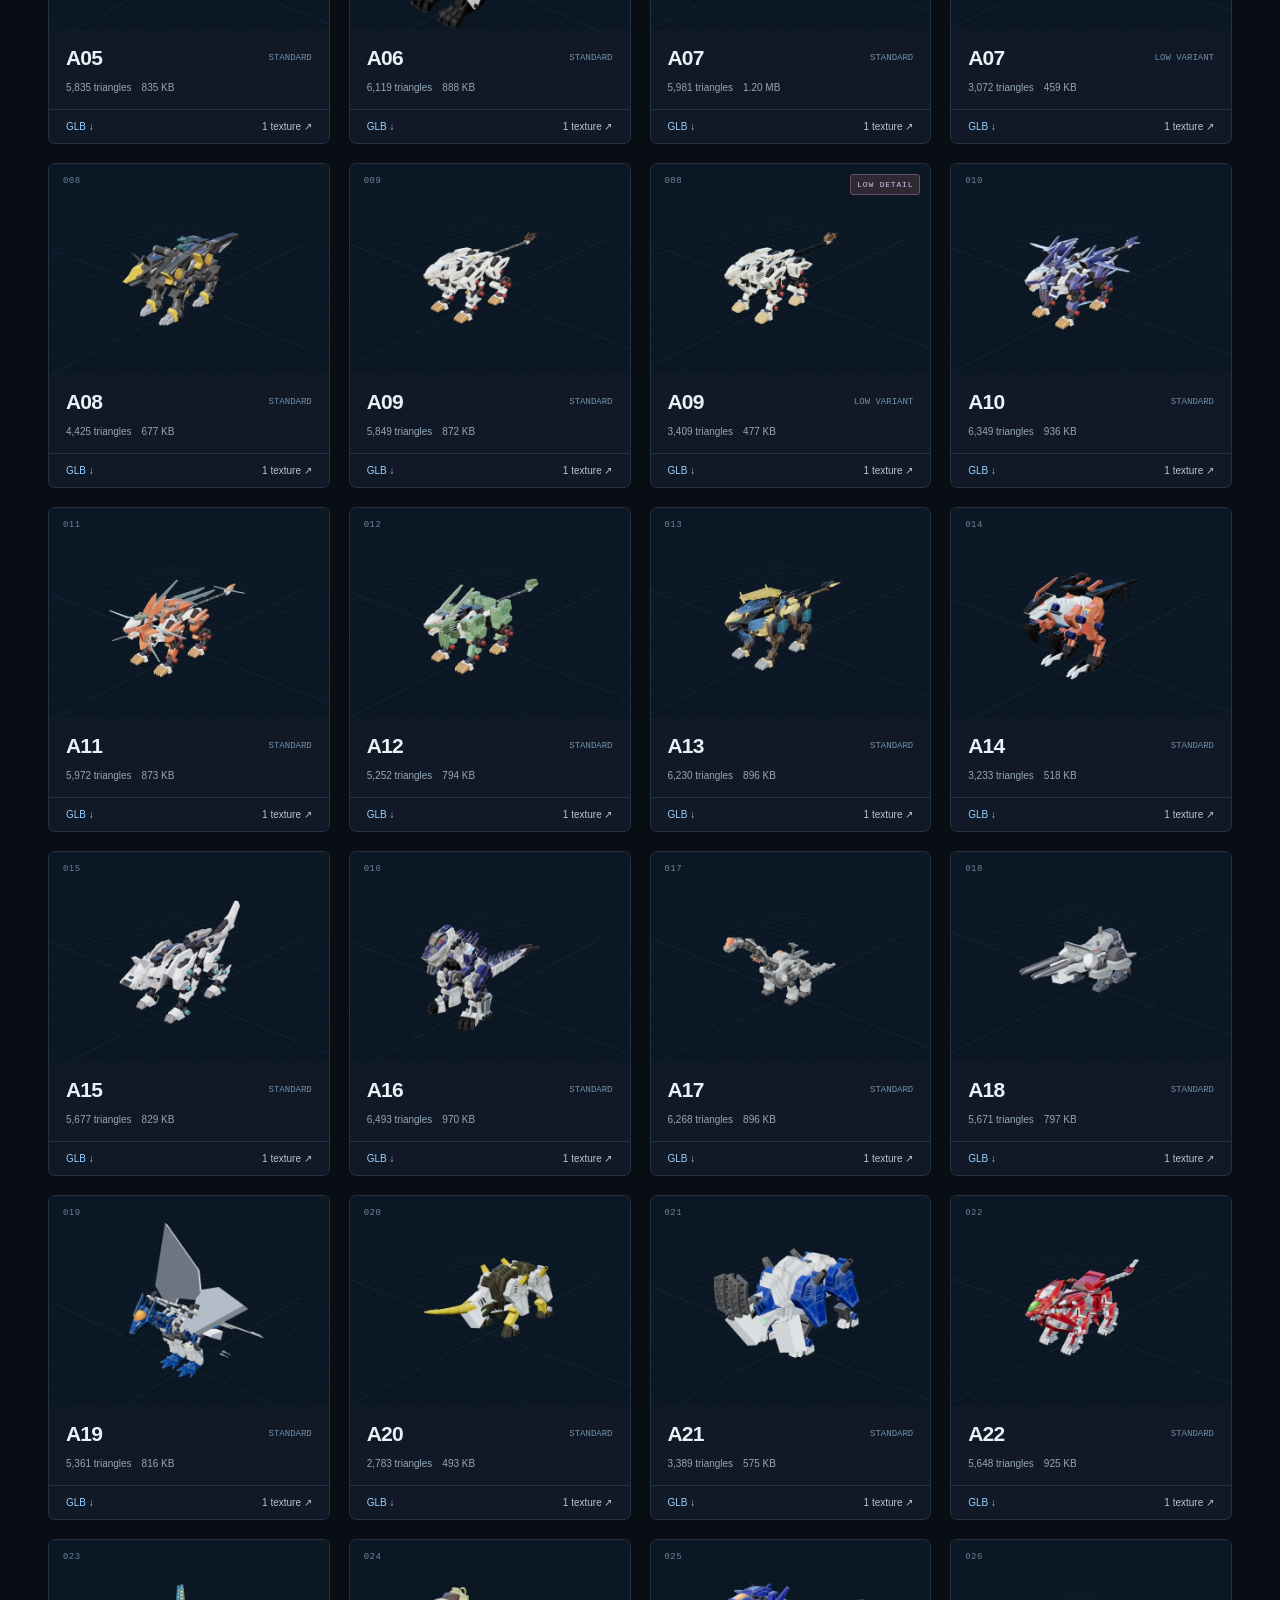
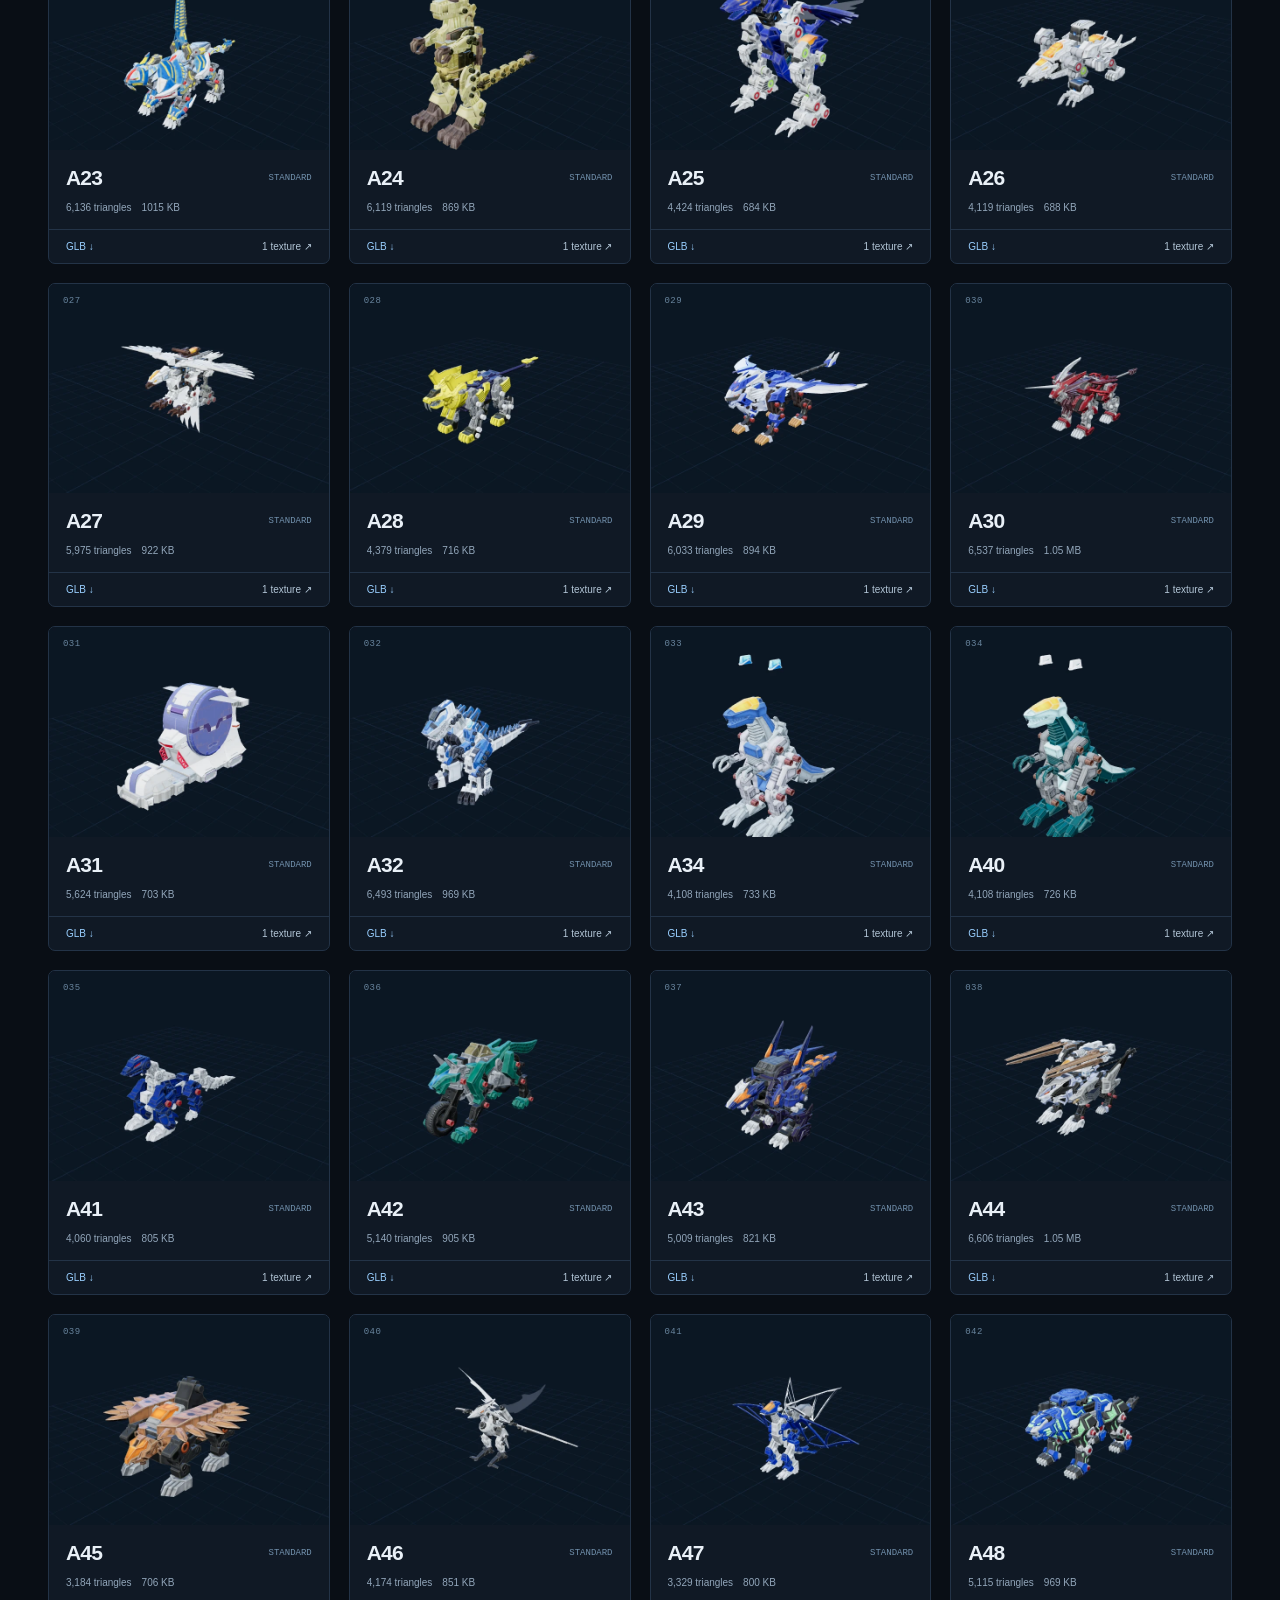
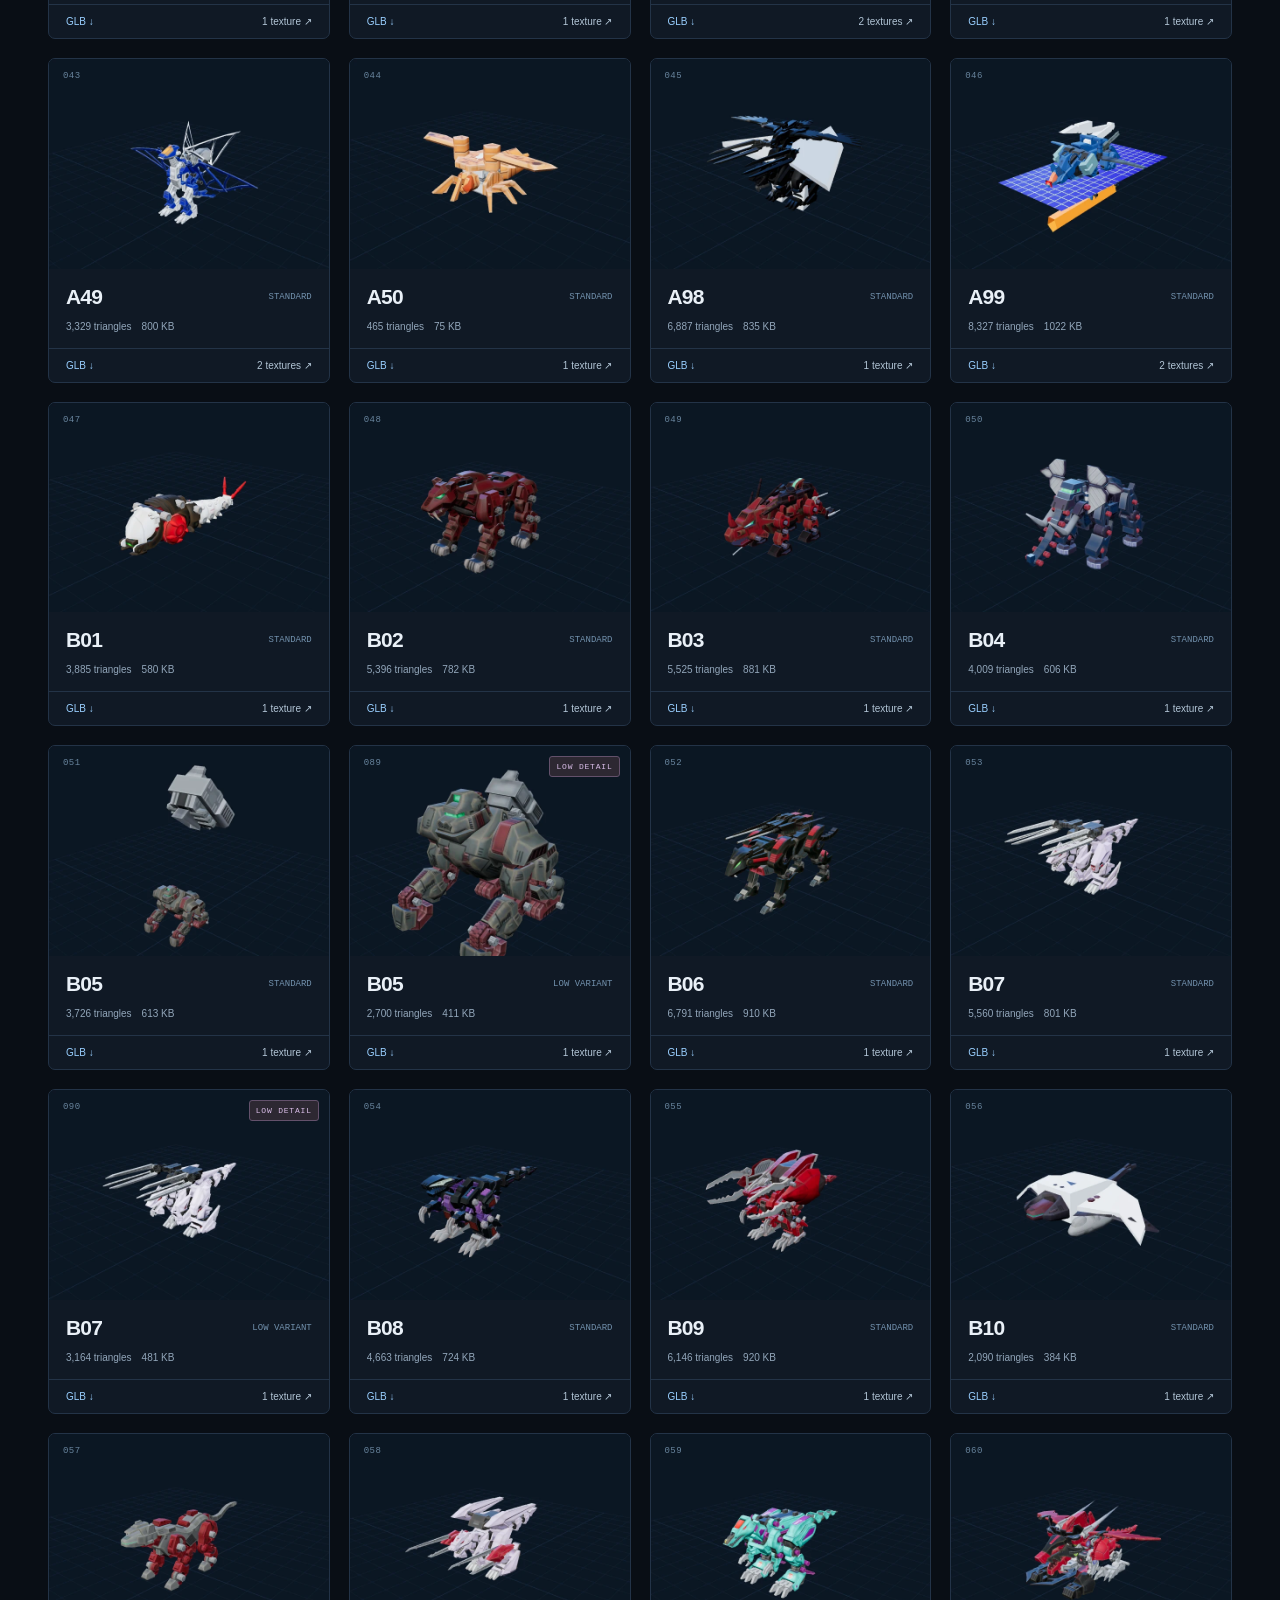
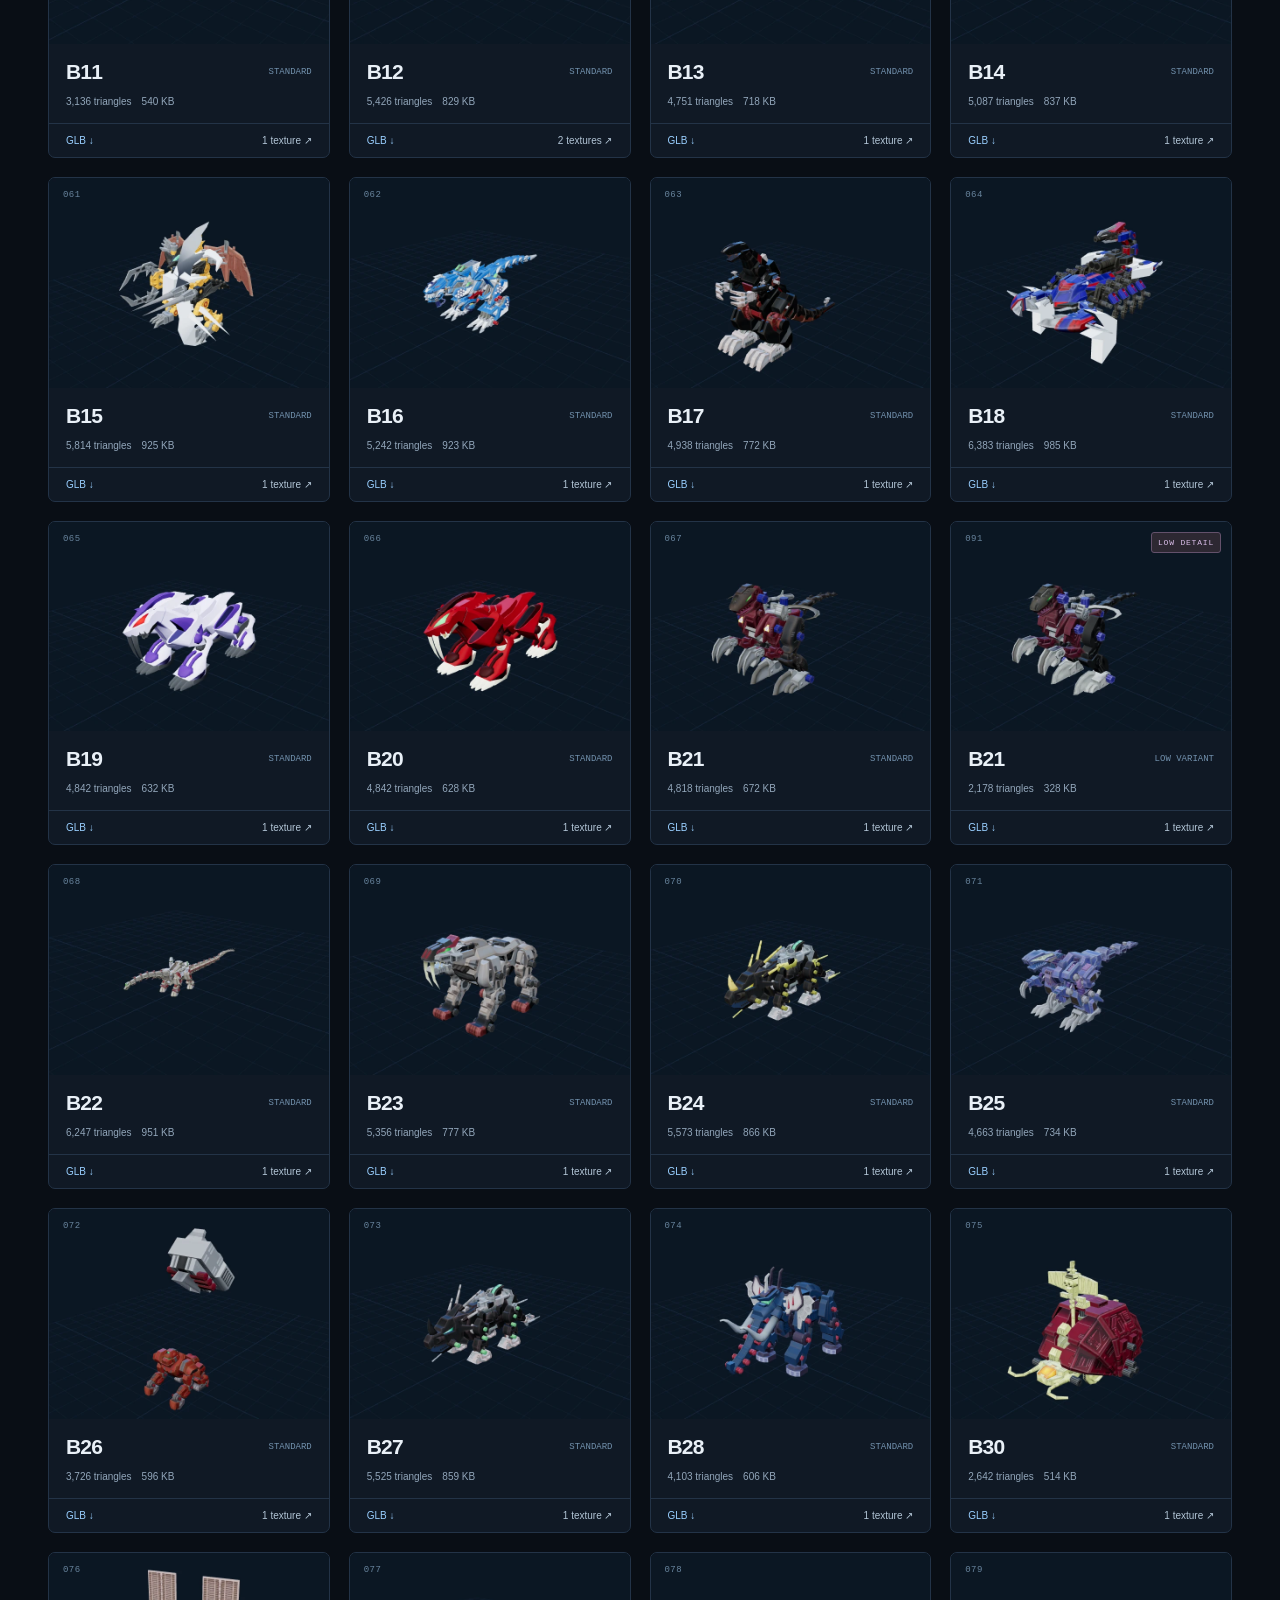
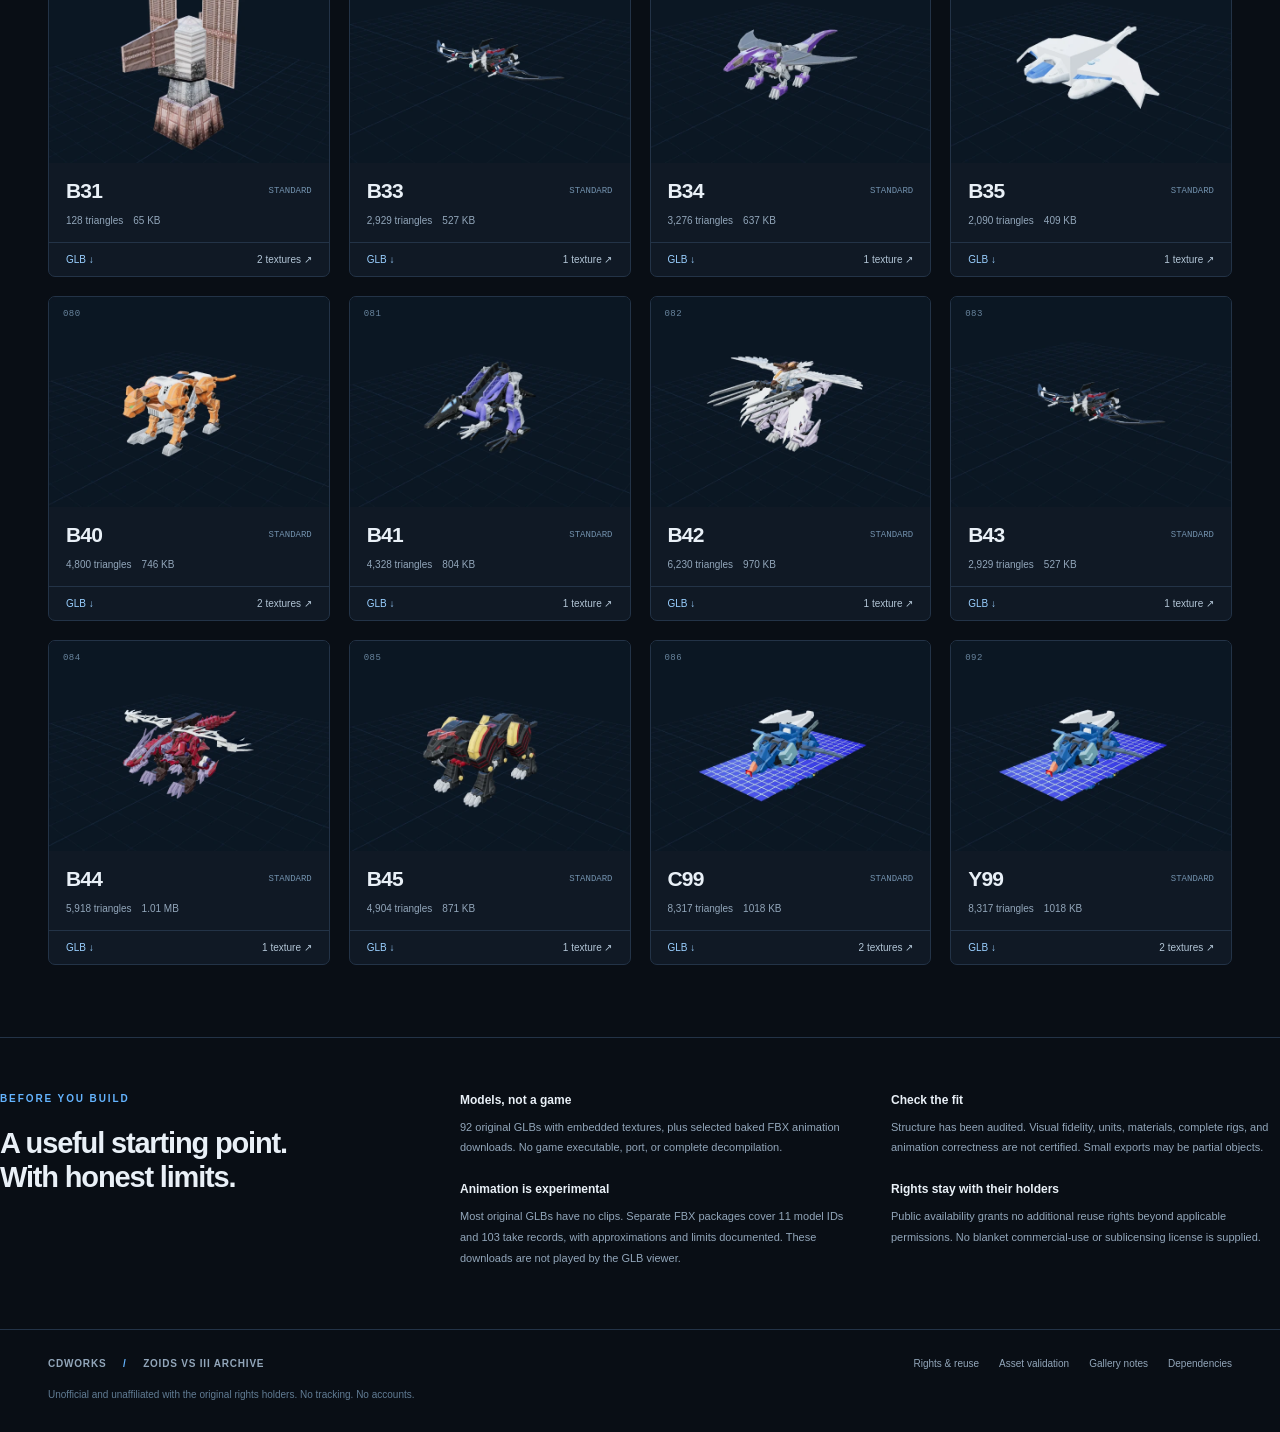
==== commit e0fa0abb: "Add checked baked animation downloads for 11 source IDs" ====
--- a/index.html
+++ b/index.html
@@ -15,7 +15,7 @@
   <a class="skip" href="#collection">Skip to collection</a>
   <header class="site-header">
     <a class="brand" href="./" aria-label="CDworks model archive home"><span class="brand-symbol" aria-hidden="true">C<span>D</span></span><span>CDWORKS<span class="brand-sub">MODEL ARCHIVE</span></span></a>
-    <nav aria-label="Main navigation"><a class="nav-archive" href="#collection">The collection</a><a href="https://github.com/CDworks-Design/zoids-vs3-assets">GitHub <span aria-hidden="true">↗</span></a><a class="nav-release" href="https://github.com/CDworks-Design/zoids-vs3-assets/releases/tag/v0.1.0">Get the release <span aria-hidden="true">↓</span></a></nav>
+    <nav aria-label="Main navigation"><a class="nav-archive" href="#collection">The collection</a><a href="animations/">Animation downloads</a><a href="https://github.com/CDworks-Design/zoids-vs3-assets">GitHub <span aria-hidden="true">↗</span></a><a class="nav-release" href="https://github.com/CDworks-Design/zoids-vs3-assets/releases/tag/v0.1.0">Get the release <span aria-hidden="true">↓</span></a></nav>
   </header>
   <main>
     <section class="hero" aria-labelledby="hero-title">
@@ -32,7 +32,7 @@
       <div id="empty" class="empty-state" hidden><h3>No models match that search.</h3><p>Try a source ID such as A01 or B12, or clear the filters.</p><button type="button" id="clear-filters">Clear filters</button></div>
       <noscript><p class="empty-state">JavaScript is needed for the interactive collection. <a href="https://github.com/CDworks-Design/zoids-vs3-assets/blob/v0.1.0/INDEX.md">Browse the model index on GitHub.</a></p></noscript>
     </section>
-    <section class="collection-notes" aria-labelledby="notes-title"><div><p class="eyebrow">BEFORE YOU BUILD</p><h2 id="notes-title">A useful starting point.<br>With honest limits.</h2></div><div class="note-columns"><div><h3>Models, not a game</h3><p>92 GLBs with embedded textures, plus separate PNGs. No OBJ or FBX exports, game executable, port, or complete decompilation.</p></div><div><h3>Check the fit</h3><p>Structure has been audited. Visual fidelity, units, materials, complete rigs, and animation correctness are not certified. Small exports may be partial objects.</p></div><div><h3>Animation is experimental</h3><p>Most models have no clips. A01 contains accessory/reference clips. A07 has measured idle/walk clips, without a seamless-loop or gameplay guarantee.</p></div><div><h3>Rights stay with their holders</h3><p>Public availability grants no additional reuse rights beyond applicable permissions. No blanket commercial-use or sublicensing license is supplied.</p></div></div></section>
+    <section class="collection-notes" aria-labelledby="notes-title"><div><p class="eyebrow">BEFORE YOU BUILD</p><h2 id="notes-title">A useful starting point.<br>With honest limits.</h2></div><div class="note-columns"><div><h3>Models, not a game</h3><p>92 original GLBs with embedded textures, plus selected baked FBX animation downloads. No game executable, port, or complete decompilation.</p></div><div><h3>Check the fit</h3><p>Structure has been audited. Visual fidelity, units, materials, complete rigs, and animation correctness are not certified. Small exports may be partial objects.</p></div><div><h3>Animation is experimental</h3><p>Most original GLBs have no clips. Separate <a href="animations/">FBX packages cover 11 model IDs and 103 take records</a>, with approximations and limits documented. These downloads are not played by the GLB viewer.</p></div><div><h3>Rights stay with their holders</h3><p>Public availability grants no additional reuse rights beyond applicable permissions. No blanket commercial-use or sublicensing license is supplied.</p></div></div></section>
   </main>
   <footer><span>CDWORKS <span class="footer-dot">/</span> ZOIDS VS III ARCHIVE</span><div><a href="https://github.com/CDworks-Design/zoids-vs3-assets/blob/v0.1.0/ASSET_RIGHTS.md">Rights & reuse</a><a href="https://github.com/CDworks-Design/zoids-vs3-assets/blob/v0.1.0/VALIDATION.md">Asset validation</a><a href="GALLERY_NOTES.md">Gallery notes</a><a href="DEPENDENCIES.md">Dependencies</a></div><p>Unofficial and unaffiliated with the original rights holders. No tracking. No accounts.</p></footer>
   <dialog id="model-dialog" aria-labelledby="model-title">
@@ -41,3 +41,4 @@
   </dialog>
 </body>
 </html>
+
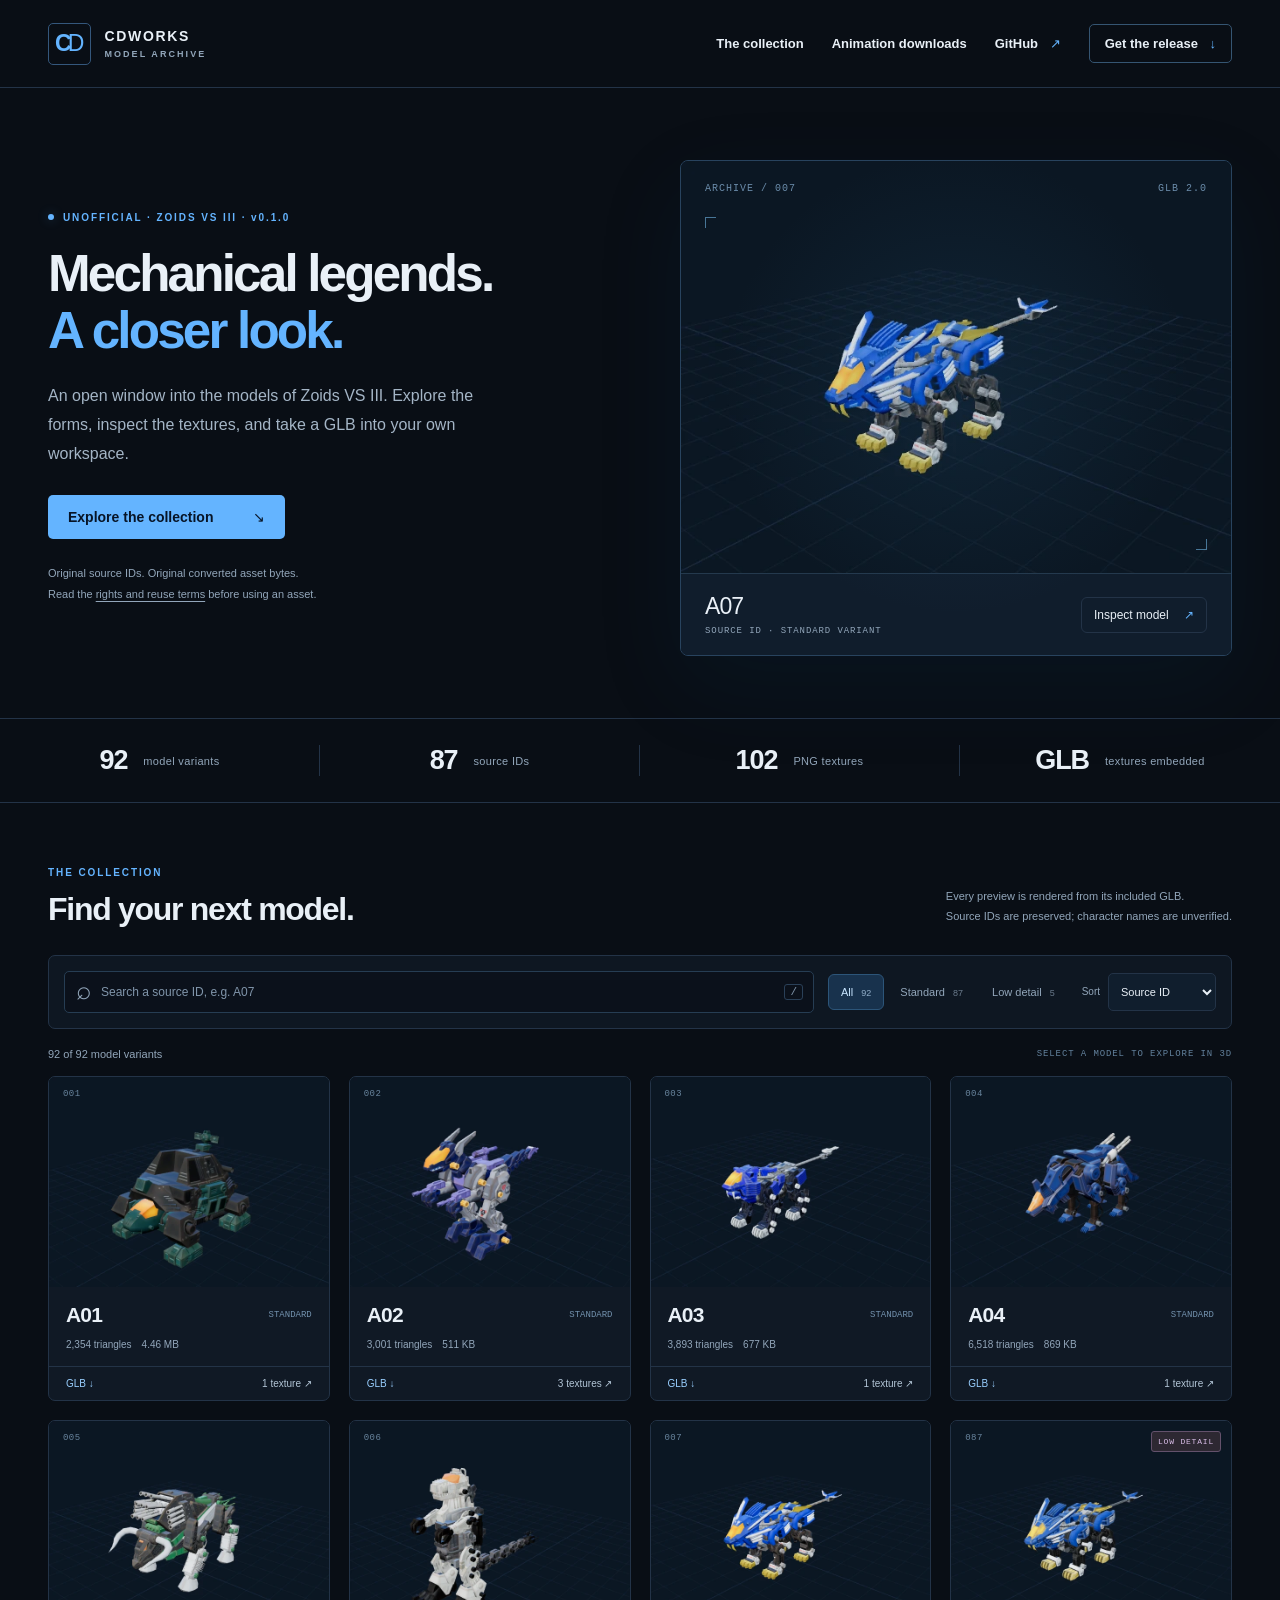
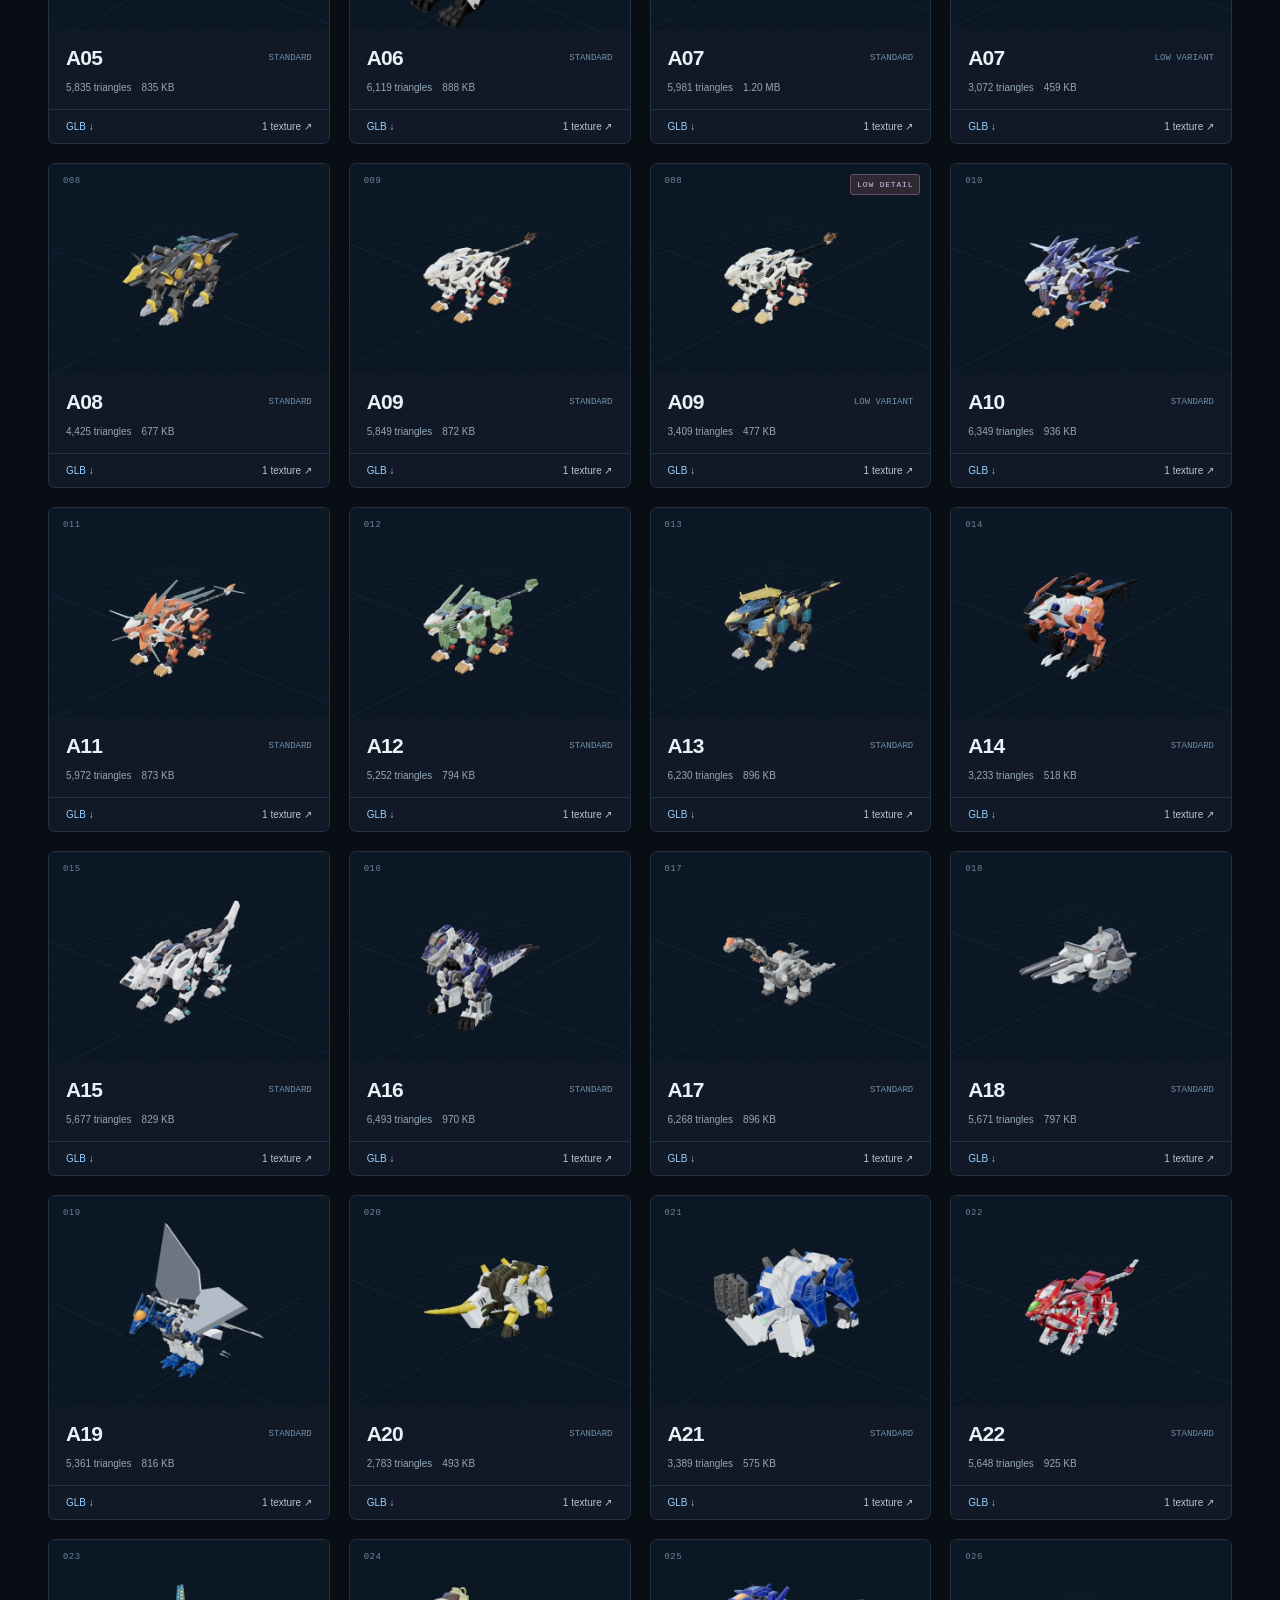
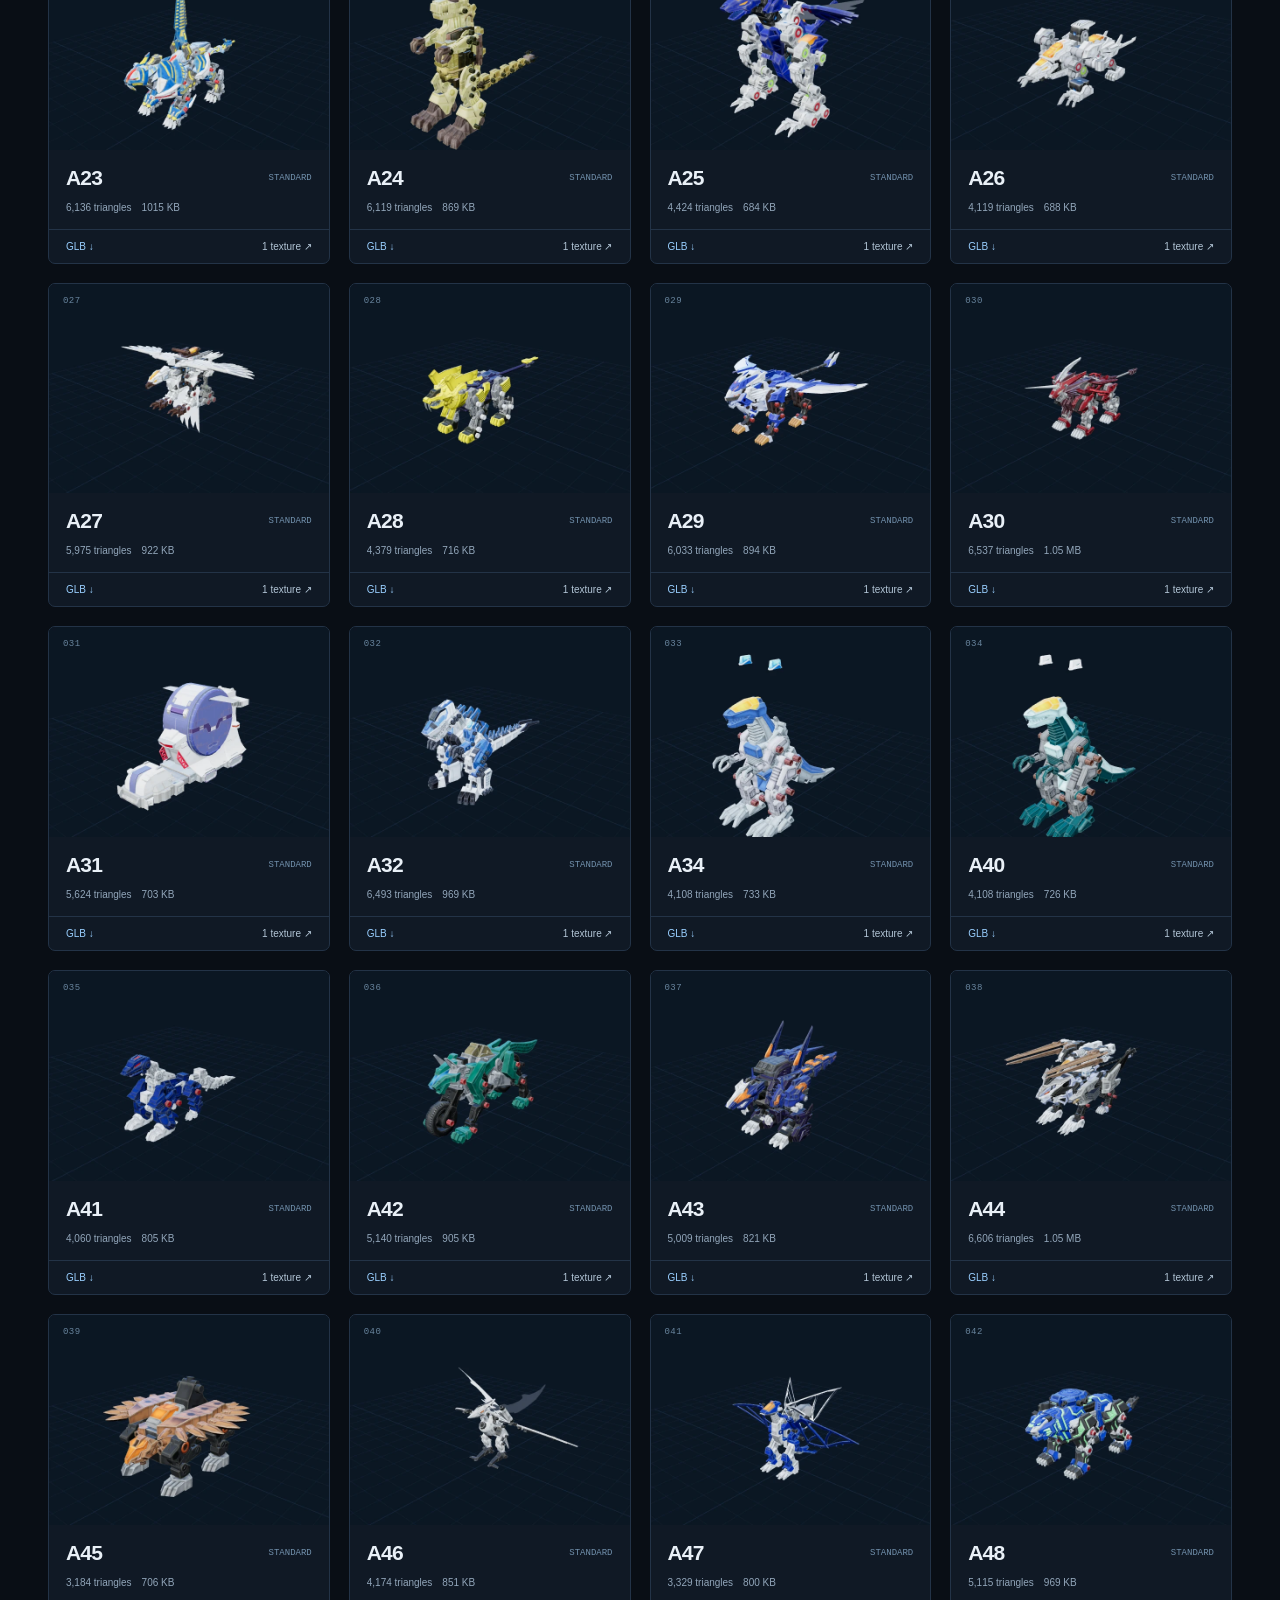
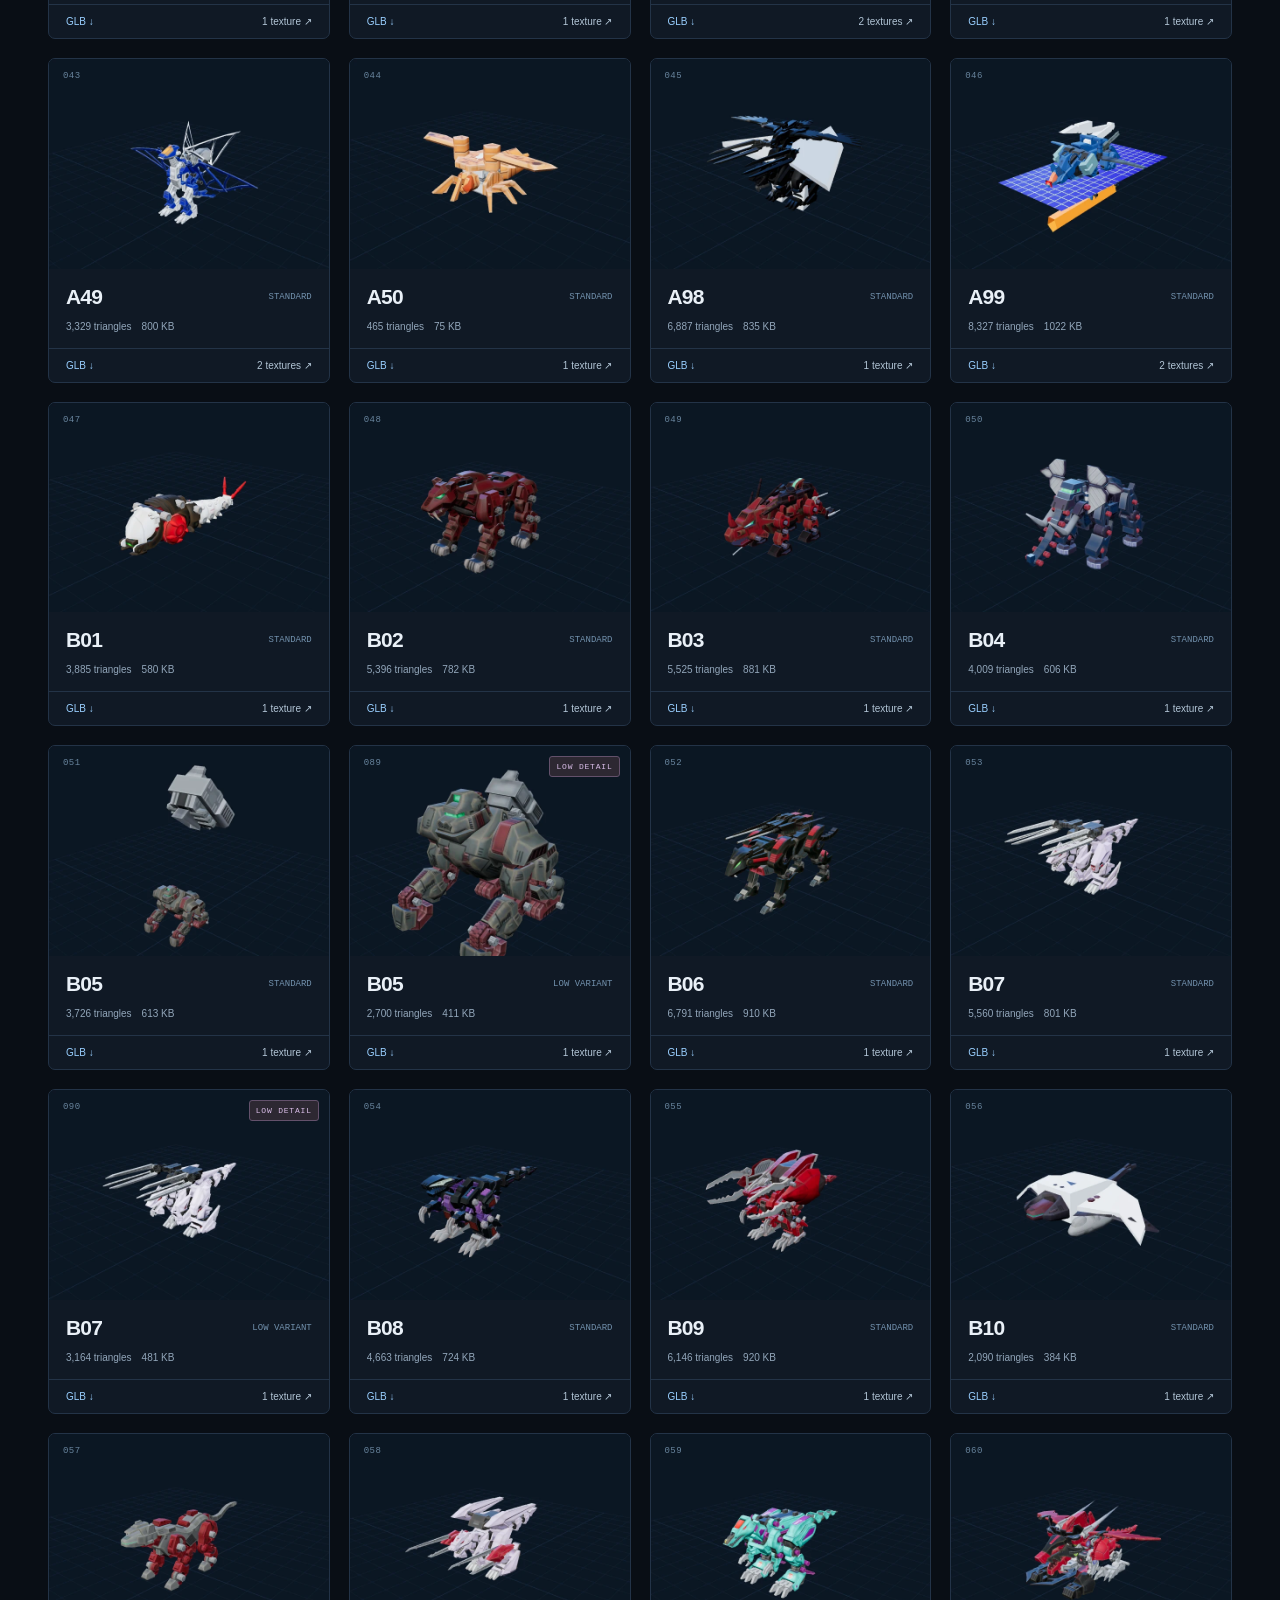
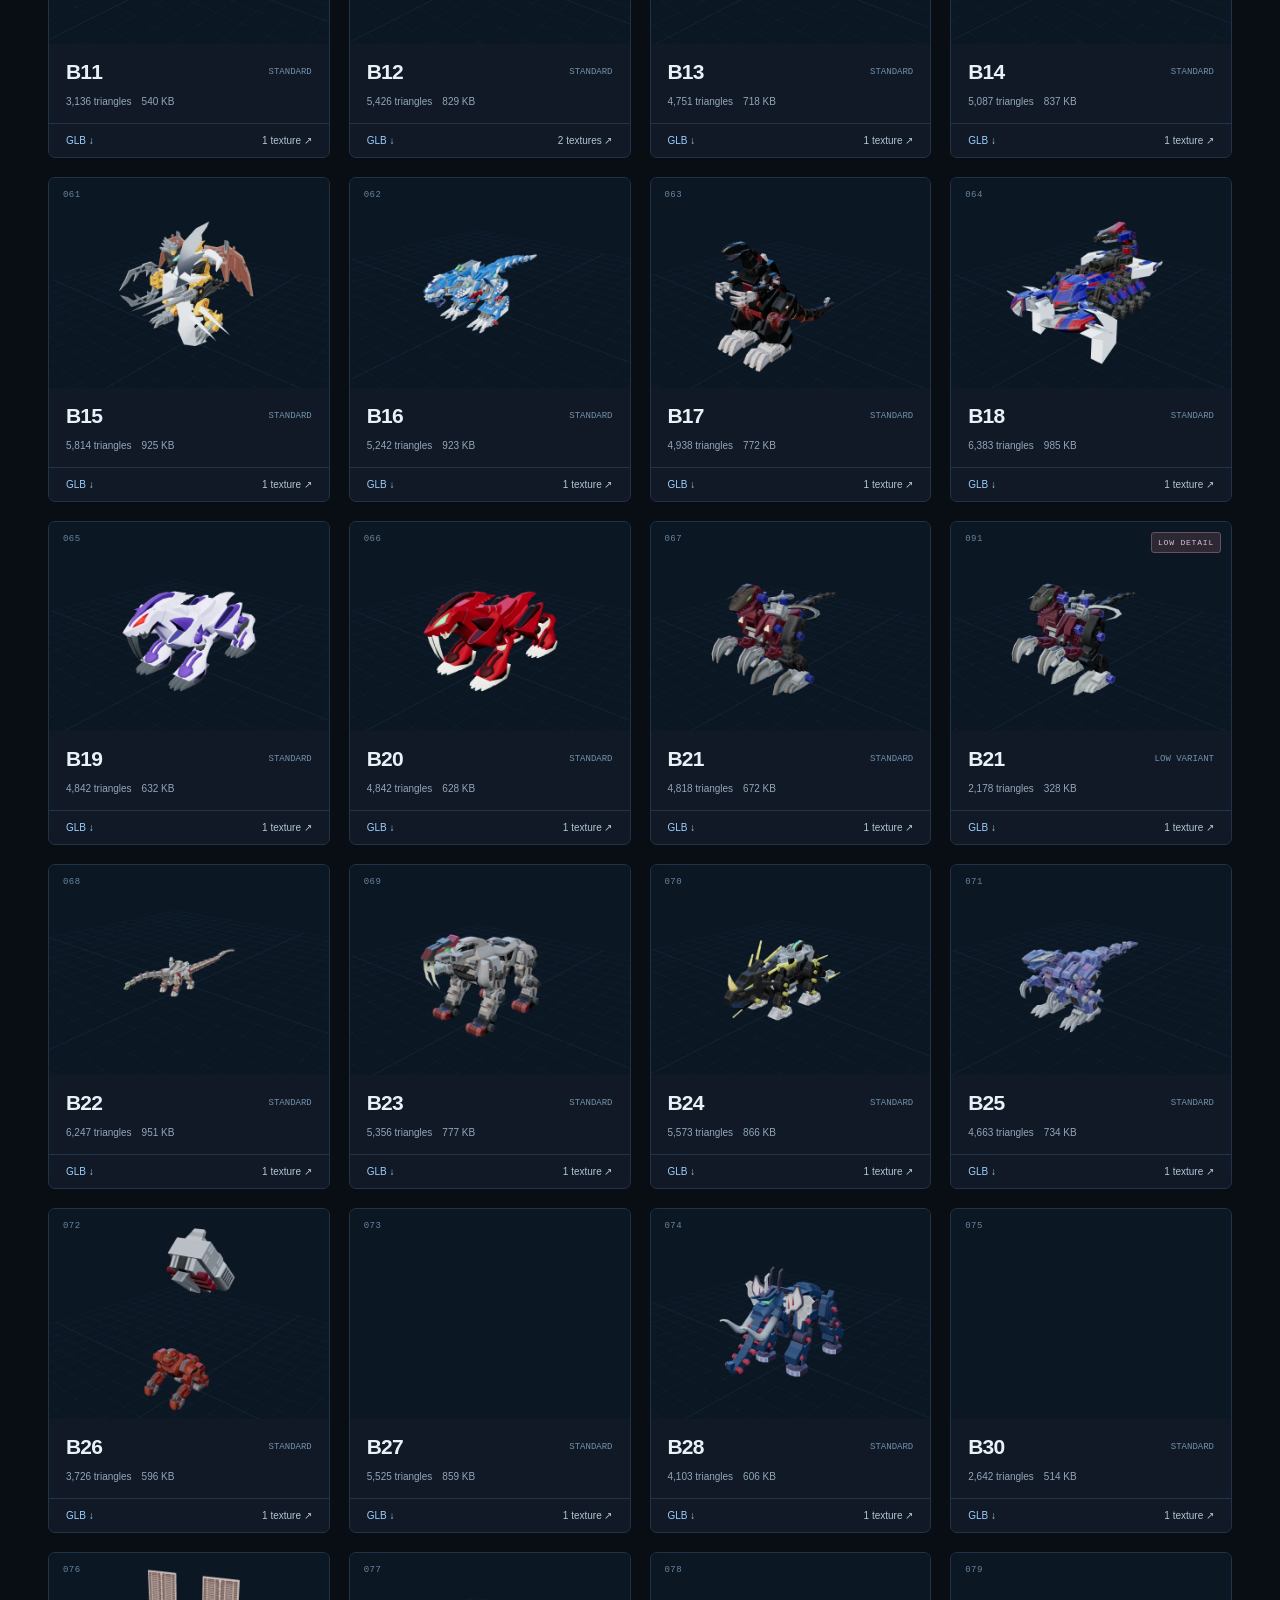
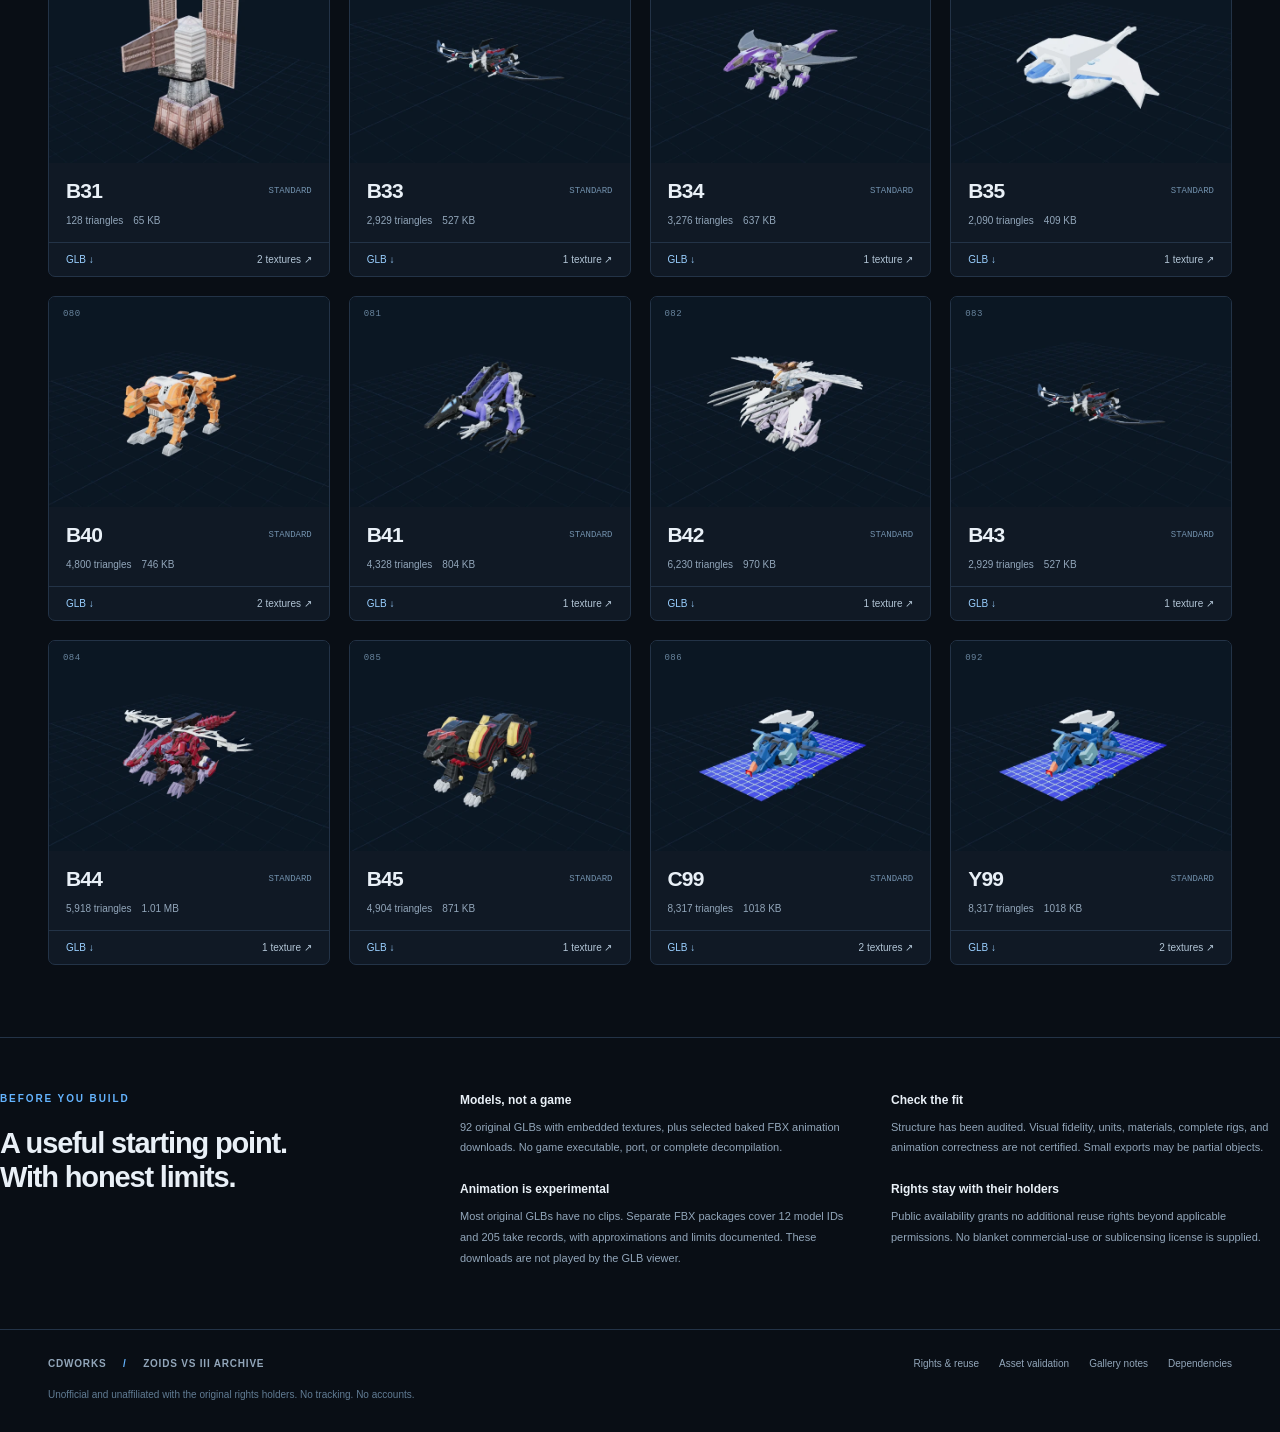
==== commit 319fd2e4: "Add qualified A01 102-take converted asset package and runtime caveats" ====
--- a/index.html
+++ b/index.html
@@ -32,7 +32,7 @@
       <div id="empty" class="empty-state" hidden><h3>No models match that search.</h3><p>Try a source ID such as A01 or B12, or clear the filters.</p><button type="button" id="clear-filters">Clear filters</button></div>
       <noscript><p class="empty-state">JavaScript is needed for the interactive collection. <a href="https://github.com/CDworks-Design/zoids-vs3-assets/blob/v0.1.0/INDEX.md">Browse the model index on GitHub.</a></p></noscript>
     </section>
-    <section class="collection-notes" aria-labelledby="notes-title"><div><p class="eyebrow">BEFORE YOU BUILD</p><h2 id="notes-title">A useful starting point.<br>With honest limits.</h2></div><div class="note-columns"><div><h3>Models, not a game</h3><p>92 original GLBs with embedded textures, plus selected baked FBX animation downloads. No game executable, port, or complete decompilation.</p></div><div><h3>Check the fit</h3><p>Structure has been audited. Visual fidelity, units, materials, complete rigs, and animation correctness are not certified. Small exports may be partial objects.</p></div><div><h3>Animation is experimental</h3><p>Most original GLBs have no clips. Separate <a href="animations/">FBX packages cover 11 model IDs and 103 take records</a>, with approximations and limits documented. These downloads are not played by the GLB viewer.</p></div><div><h3>Rights stay with their holders</h3><p>Public availability grants no additional reuse rights beyond applicable permissions. No blanket commercial-use or sublicensing license is supplied.</p></div></div></section>
+    <section class="collection-notes" aria-labelledby="notes-title"><div><p class="eyebrow">BEFORE YOU BUILD</p><h2 id="notes-title">A useful starting point.<br>With honest limits.</h2></div><div class="note-columns"><div><h3>Models, not a game</h3><p>92 original GLBs with embedded textures, plus selected baked FBX animation downloads. No game executable, port, or complete decompilation.</p></div><div><h3>Check the fit</h3><p>Structure has been audited. Visual fidelity, units, materials, complete rigs, and animation correctness are not certified. Small exports may be partial objects.</p></div><div><h3>Animation is experimental</h3><p>Most original GLBs have no clips. Separate <a href="animations/">FBX packages cover 12 model IDs and 205 take records</a>, with approximations and limits documented. These downloads are not played by the GLB viewer.</p></div><div><h3>Rights stay with their holders</h3><p>Public availability grants no additional reuse rights beyond applicable permissions. No blanket commercial-use or sublicensing license is supplied.</p></div></div></section>
   </main>
   <footer><span>CDWORKS <span class="footer-dot">/</span> ZOIDS VS III ARCHIVE</span><div><a href="https://github.com/CDworks-Design/zoids-vs3-assets/blob/v0.1.0/ASSET_RIGHTS.md">Rights & reuse</a><a href="https://github.com/CDworks-Design/zoids-vs3-assets/blob/v0.1.0/VALIDATION.md">Asset validation</a><a href="GALLERY_NOTES.md">Gallery notes</a><a href="DEPENDENCIES.md">Dependencies</a></div><p>Unofficial and unaffiliated with the original rights holders. No tracking. No accounts.</p></footer>
   <dialog id="model-dialog" aria-labelledby="model-title">
@@ -42,3 +42,4 @@
 </body>
 </html>
 
+
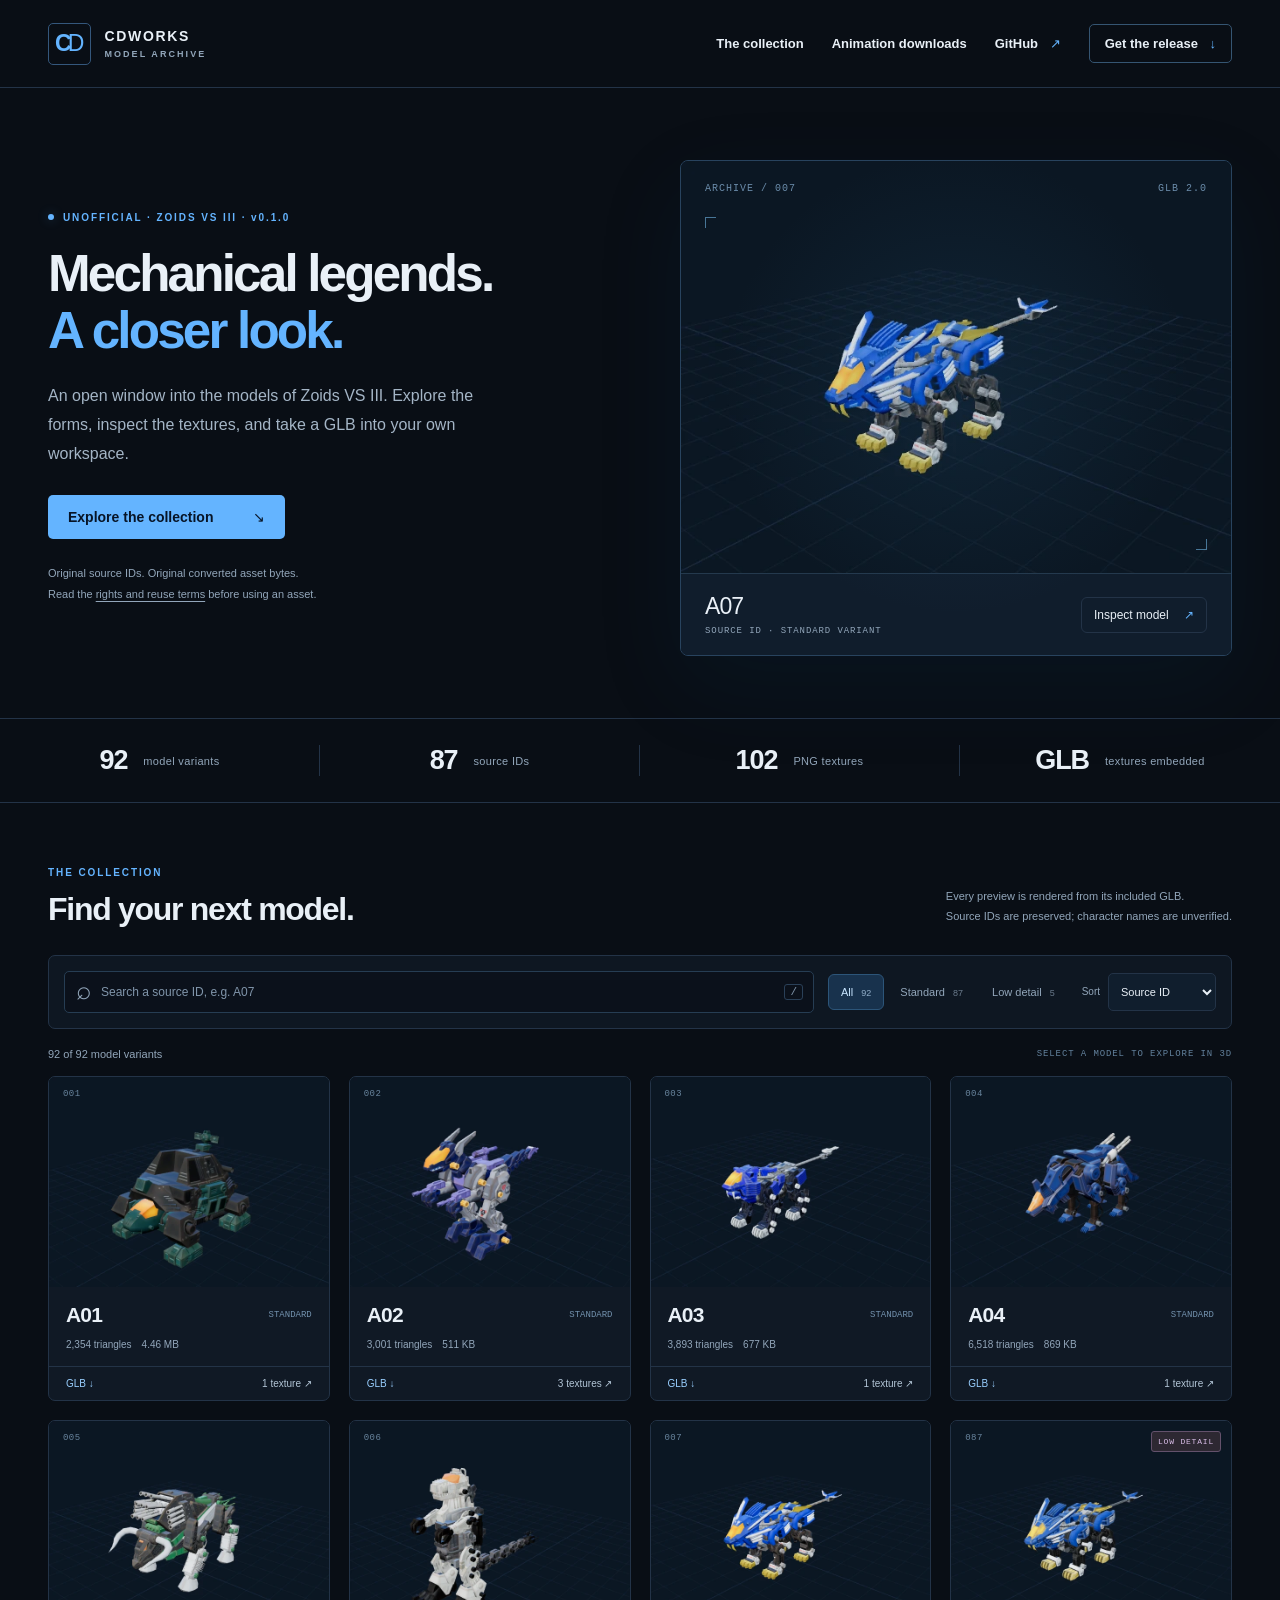
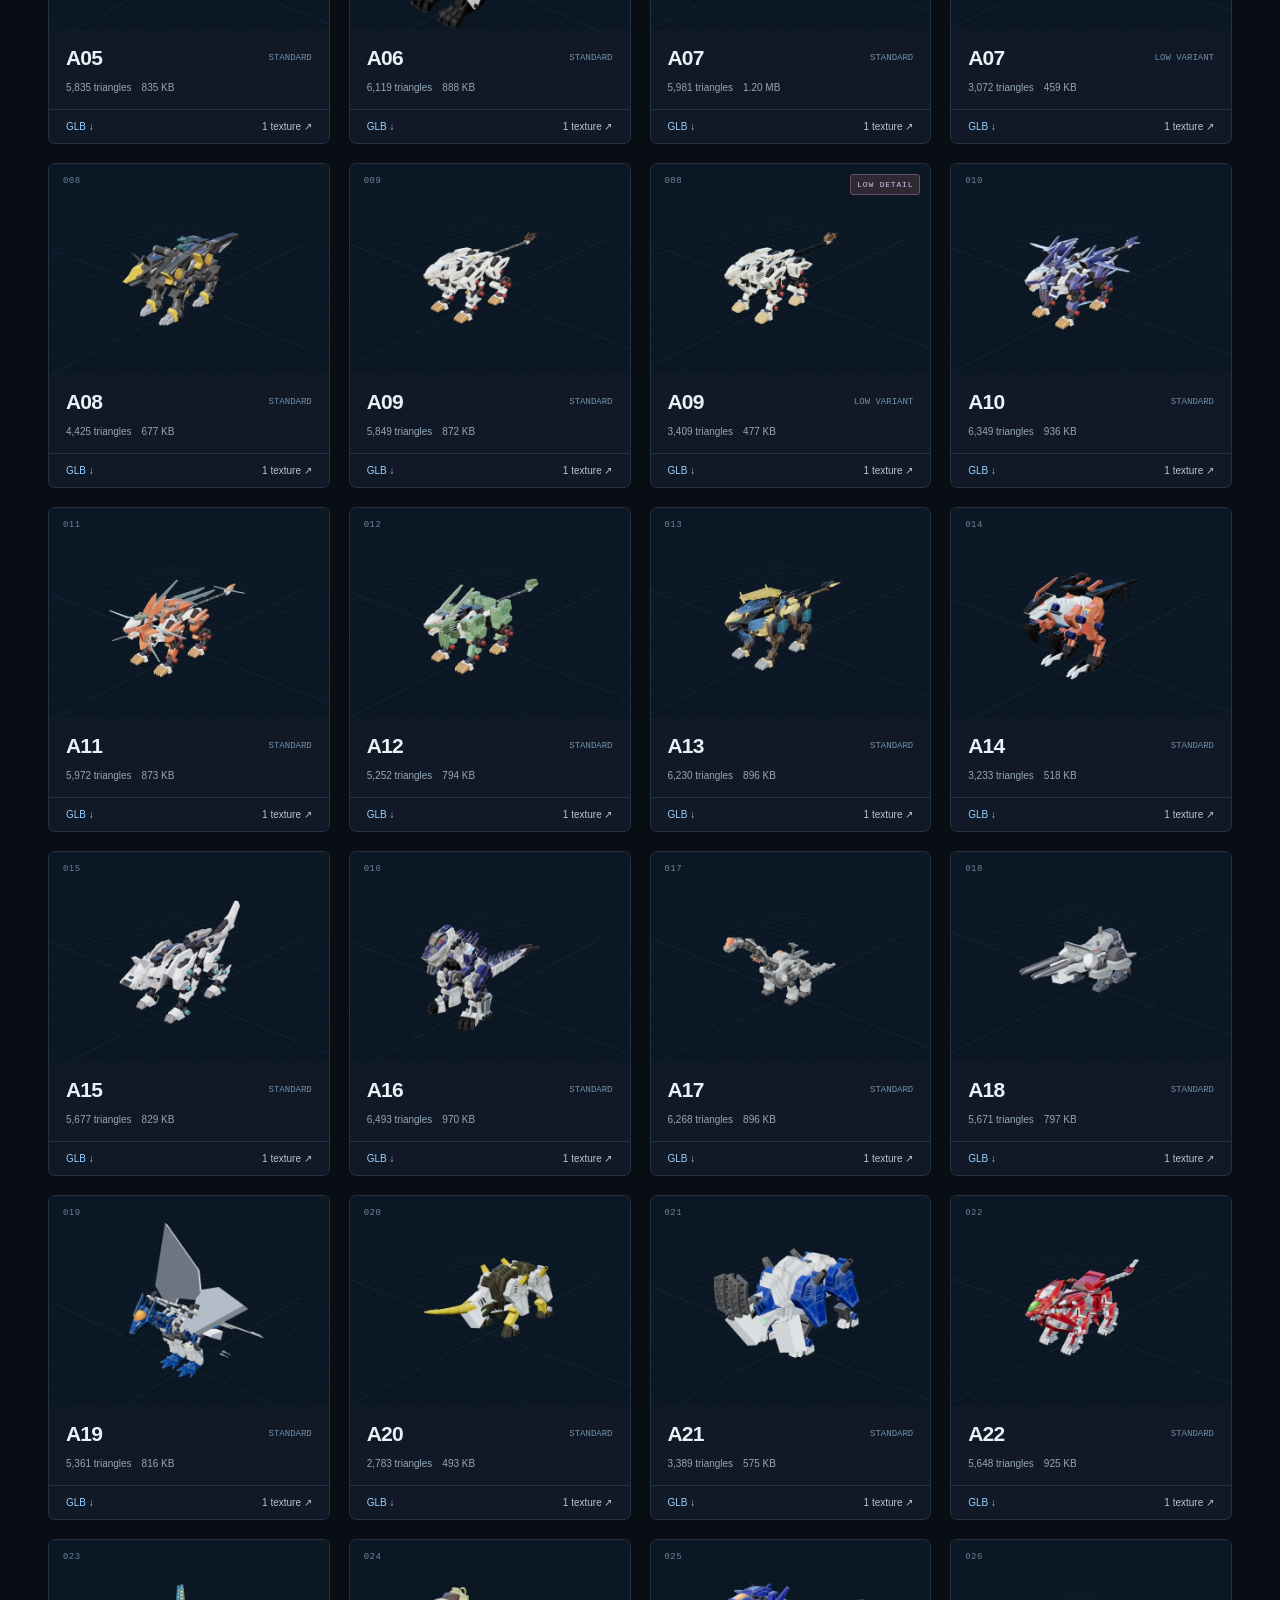
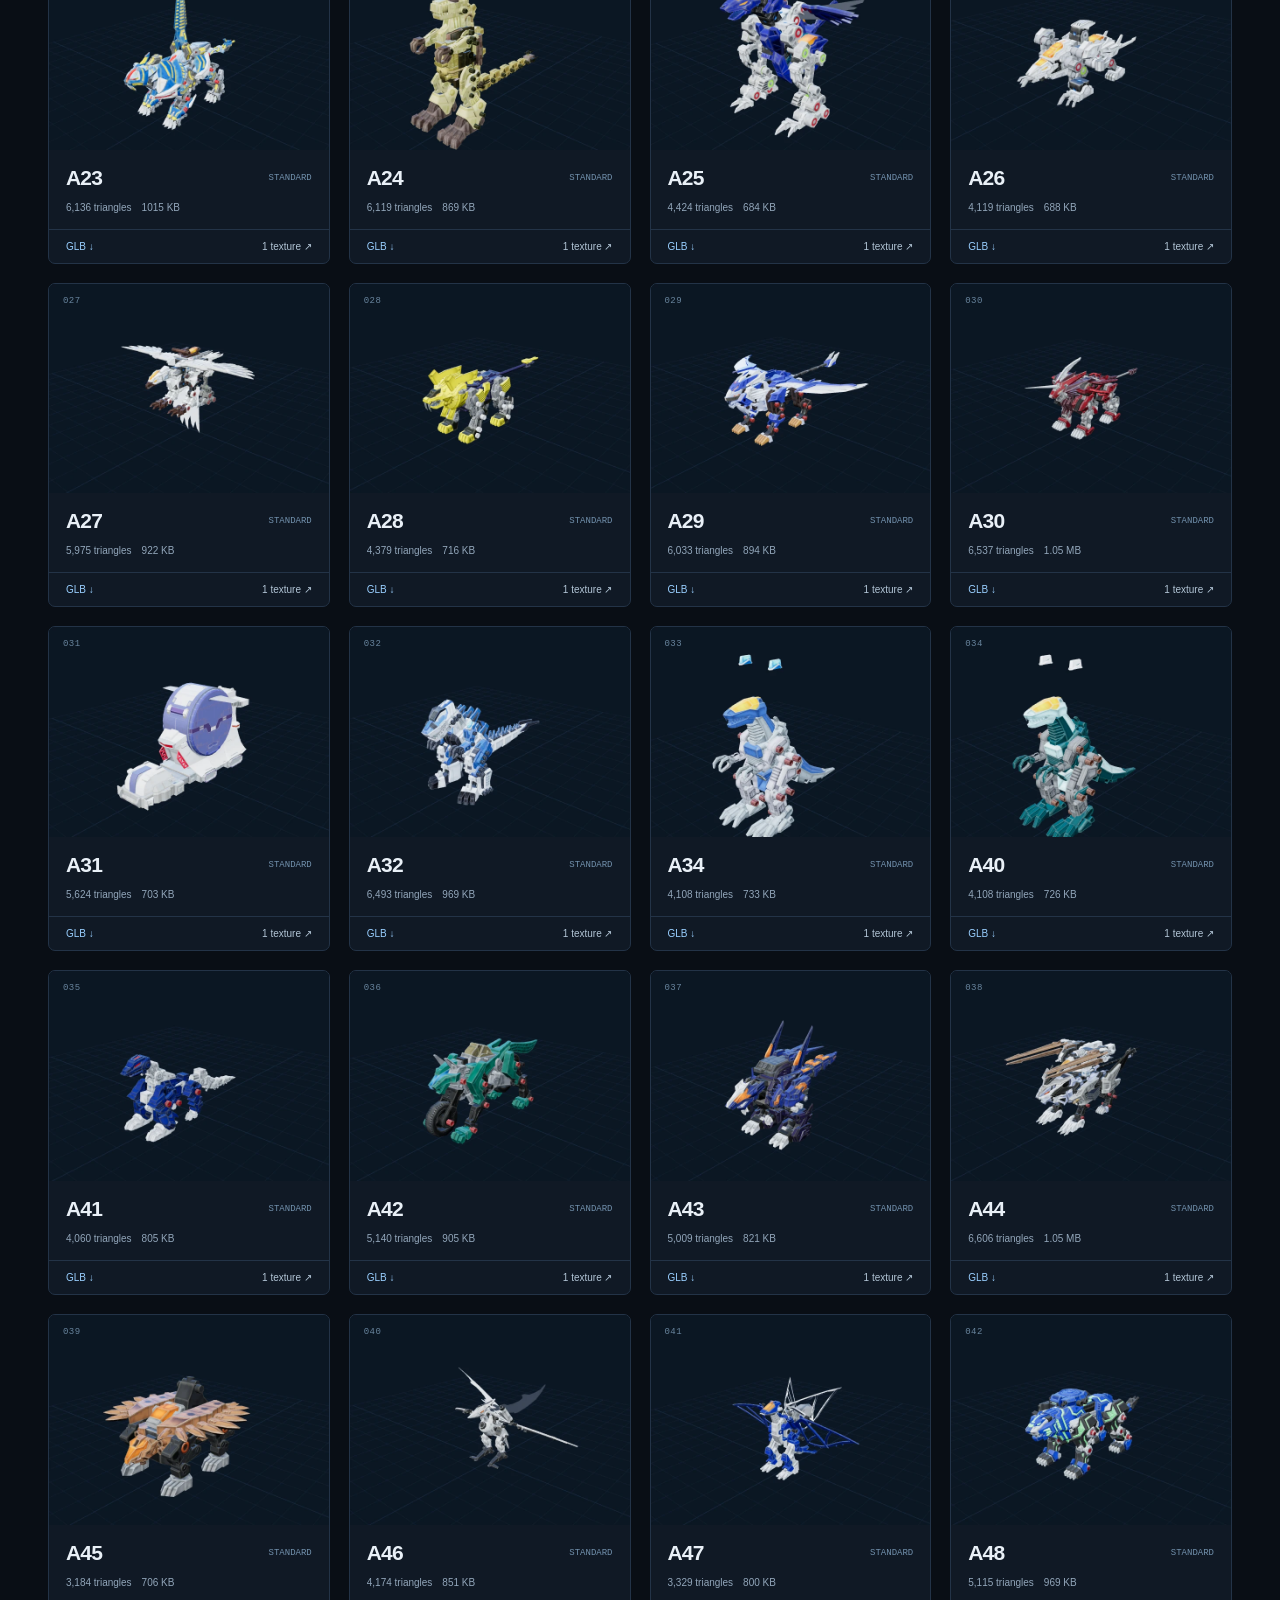
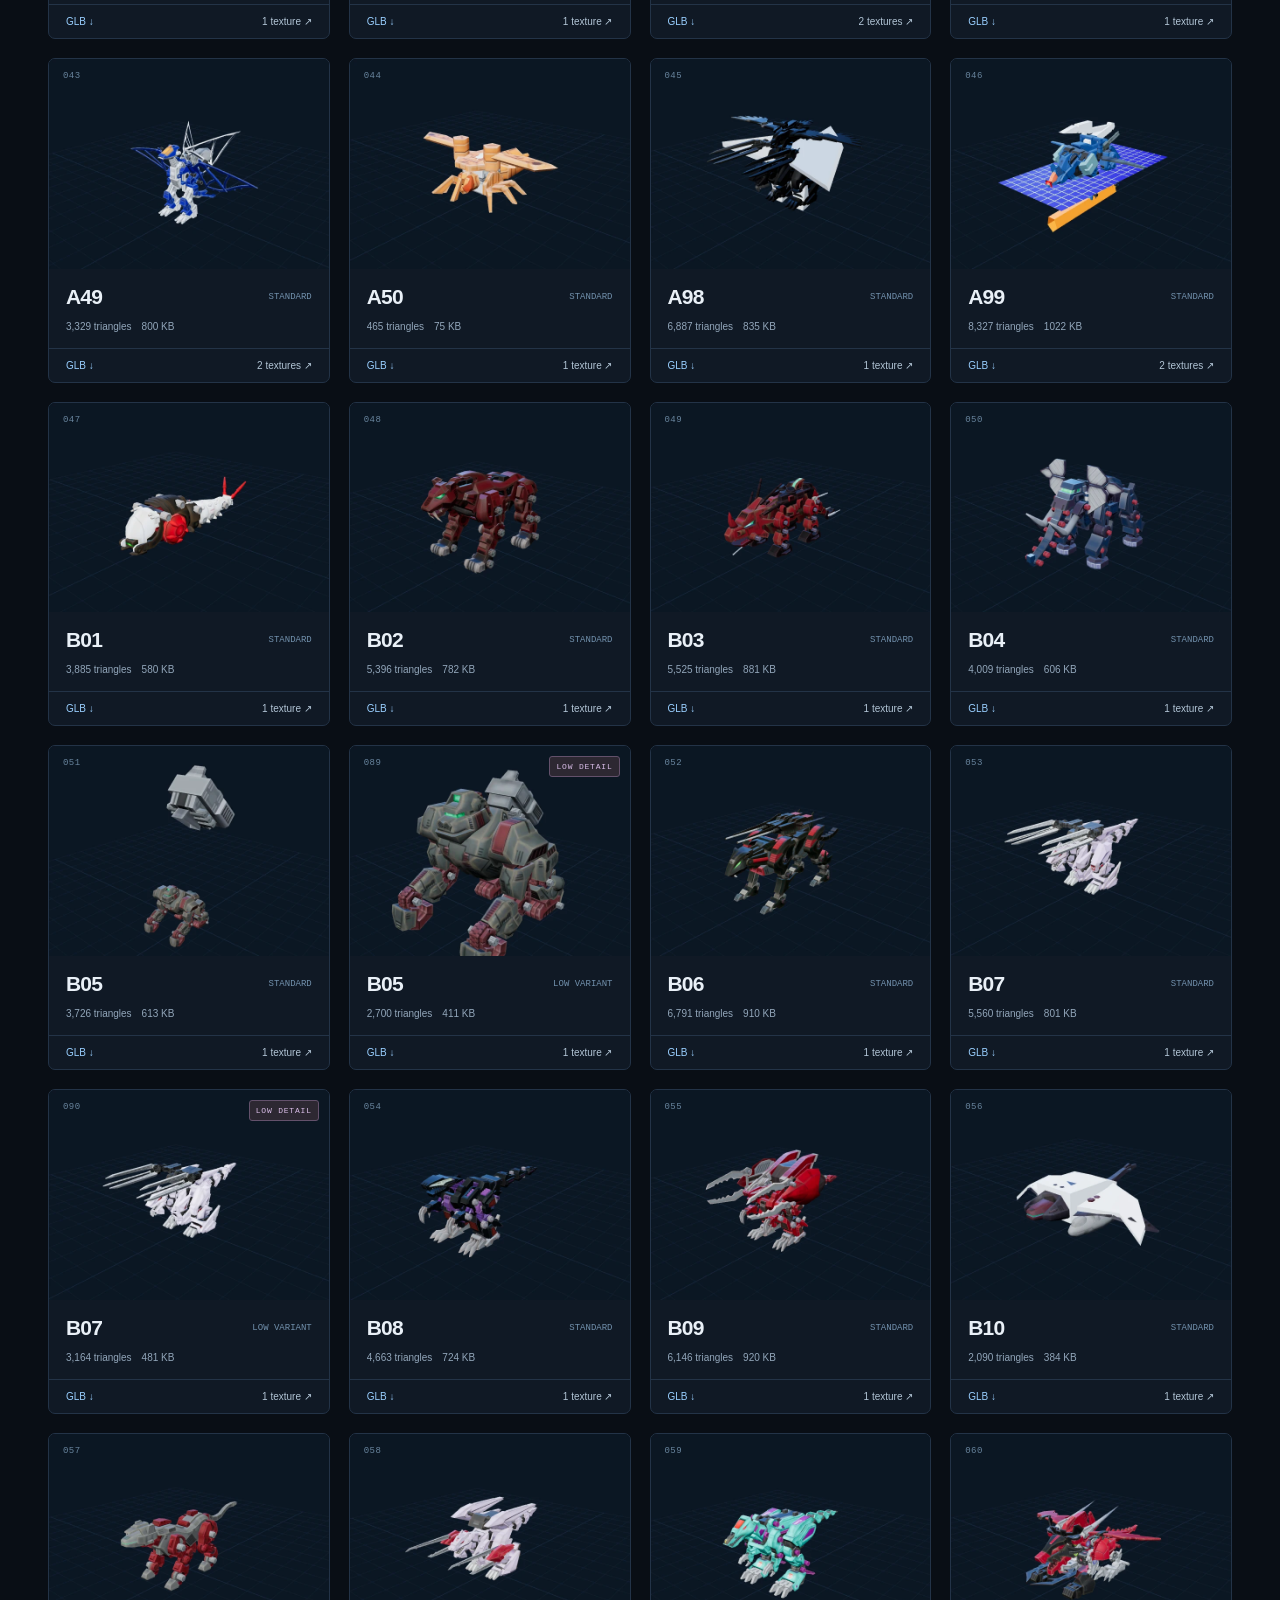
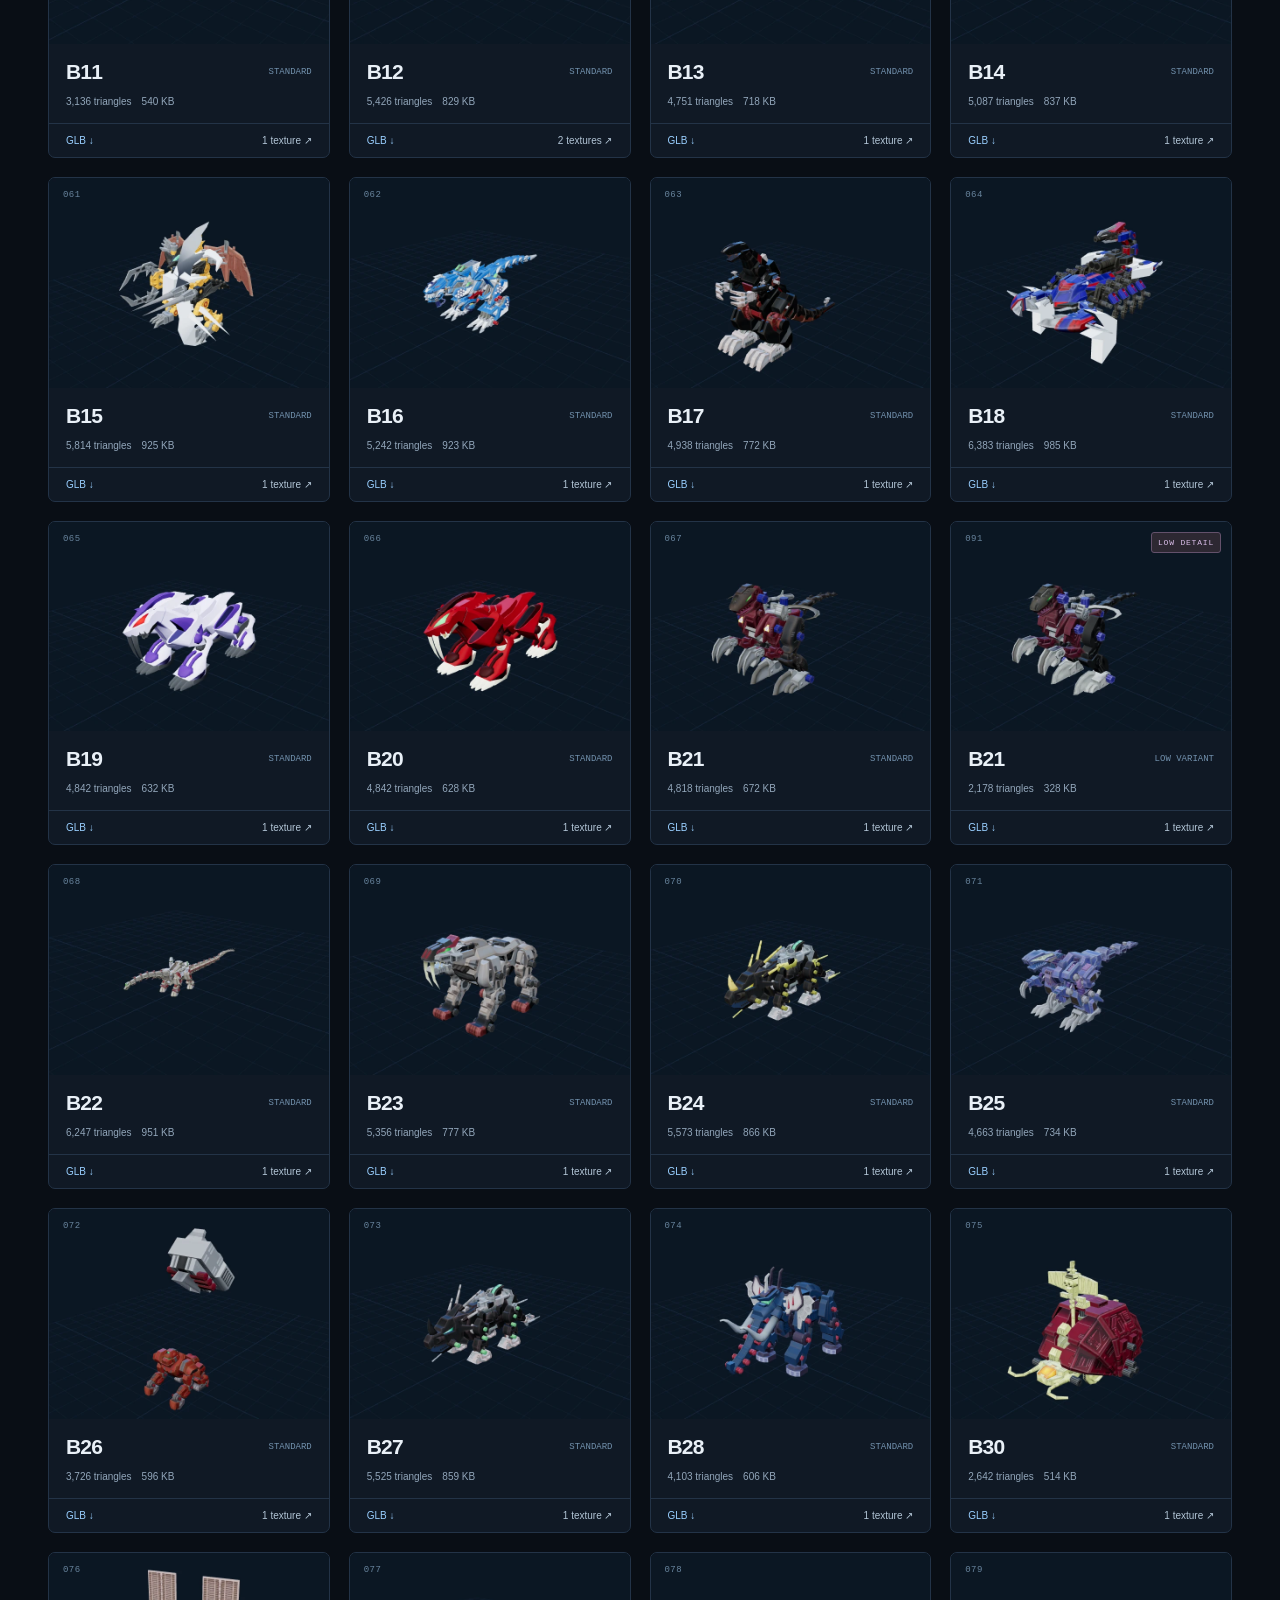
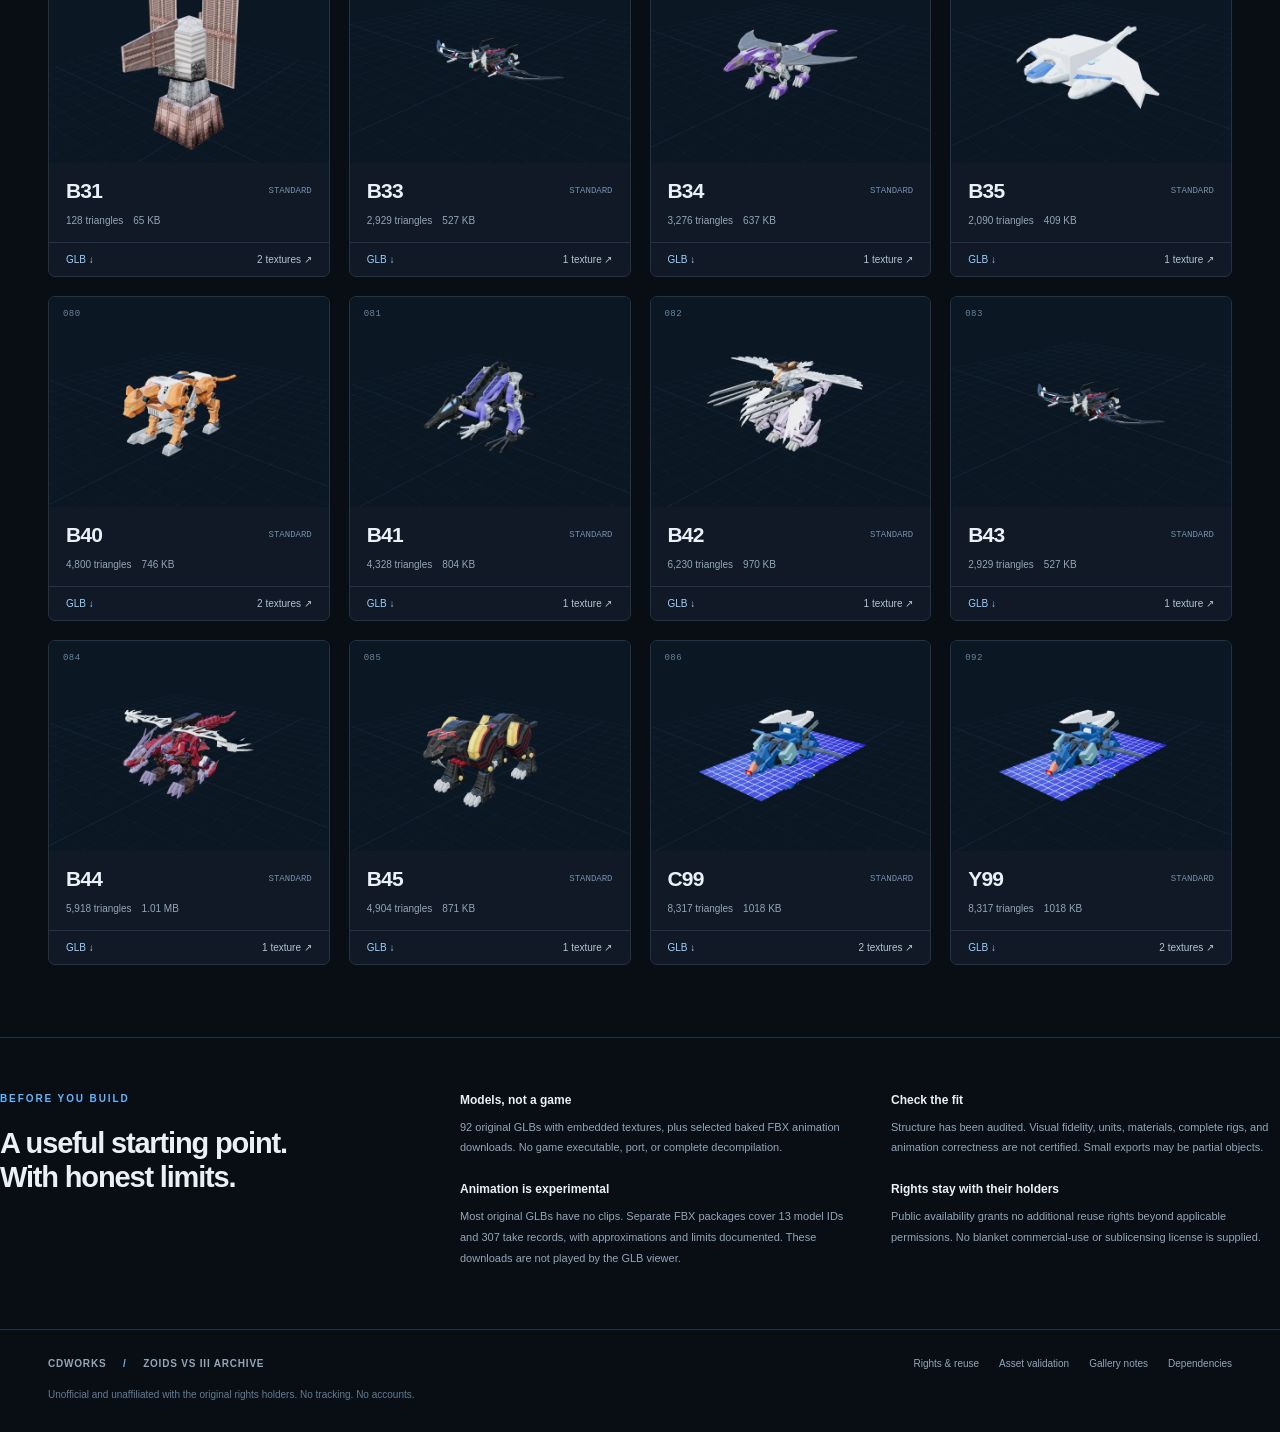
==== commit 89e503d7: "Publish qualified A02 102-slot body animation bank and progress" ====
--- a/index.html
+++ b/index.html
@@ -32,7 +32,7 @@
       <div id="empty" class="empty-state" hidden><h3>No models match that search.</h3><p>Try a source ID such as A01 or B12, or clear the filters.</p><button type="button" id="clear-filters">Clear filters</button></div>
       <noscript><p class="empty-state">JavaScript is needed for the interactive collection. <a href="https://github.com/CDworks-Design/zoids-vs3-assets/blob/v0.1.0/INDEX.md">Browse the model index on GitHub.</a></p></noscript>
     </section>
-    <section class="collection-notes" aria-labelledby="notes-title"><div><p class="eyebrow">BEFORE YOU BUILD</p><h2 id="notes-title">A useful starting point.<br>With honest limits.</h2></div><div class="note-columns"><div><h3>Models, not a game</h3><p>92 original GLBs with embedded textures, plus selected baked FBX animation downloads. No game executable, port, or complete decompilation.</p></div><div><h3>Check the fit</h3><p>Structure has been audited. Visual fidelity, units, materials, complete rigs, and animation correctness are not certified. Small exports may be partial objects.</p></div><div><h3>Animation is experimental</h3><p>Most original GLBs have no clips. Separate <a href="animations/">FBX packages cover 12 model IDs and 205 take records</a>, with approximations and limits documented. These downloads are not played by the GLB viewer.</p></div><div><h3>Rights stay with their holders</h3><p>Public availability grants no additional reuse rights beyond applicable permissions. No blanket commercial-use or sublicensing license is supplied.</p></div></div></section>
+    <section class="collection-notes" aria-labelledby="notes-title"><div><p class="eyebrow">BEFORE YOU BUILD</p><h2 id="notes-title">A useful starting point.<br>With honest limits.</h2></div><div class="note-columns"><div><h3>Models, not a game</h3><p>92 original GLBs with embedded textures, plus selected baked FBX animation downloads. No game executable, port, or complete decompilation.</p></div><div><h3>Check the fit</h3><p>Structure has been audited. Visual fidelity, units, materials, complete rigs, and animation correctness are not certified. Small exports may be partial objects.</p></div><div><h3>Animation is experimental</h3><p>Most original GLBs have no clips. Separate <a href="animations/">FBX packages cover 13 model IDs and 307 take records</a>, with approximations and limits documented. These downloads are not played by the GLB viewer.</p></div><div><h3>Rights stay with their holders</h3><p>Public availability grants no additional reuse rights beyond applicable permissions. No blanket commercial-use or sublicensing license is supplied.</p></div></div></section>
   </main>
   <footer><span>CDWORKS <span class="footer-dot">/</span> ZOIDS VS III ARCHIVE</span><div><a href="https://github.com/CDworks-Design/zoids-vs3-assets/blob/v0.1.0/ASSET_RIGHTS.md">Rights & reuse</a><a href="https://github.com/CDworks-Design/zoids-vs3-assets/blob/v0.1.0/VALIDATION.md">Asset validation</a><a href="GALLERY_NOTES.md">Gallery notes</a><a href="DEPENDENCIES.md">Dependencies</a></div><p>Unofficial and unaffiliated with the original rights holders. No tracking. No accounts.</p></footer>
   <dialog id="model-dialog" aria-labelledby="model-title">
@@ -43,3 +43,4 @@
 </html>
 
 
+
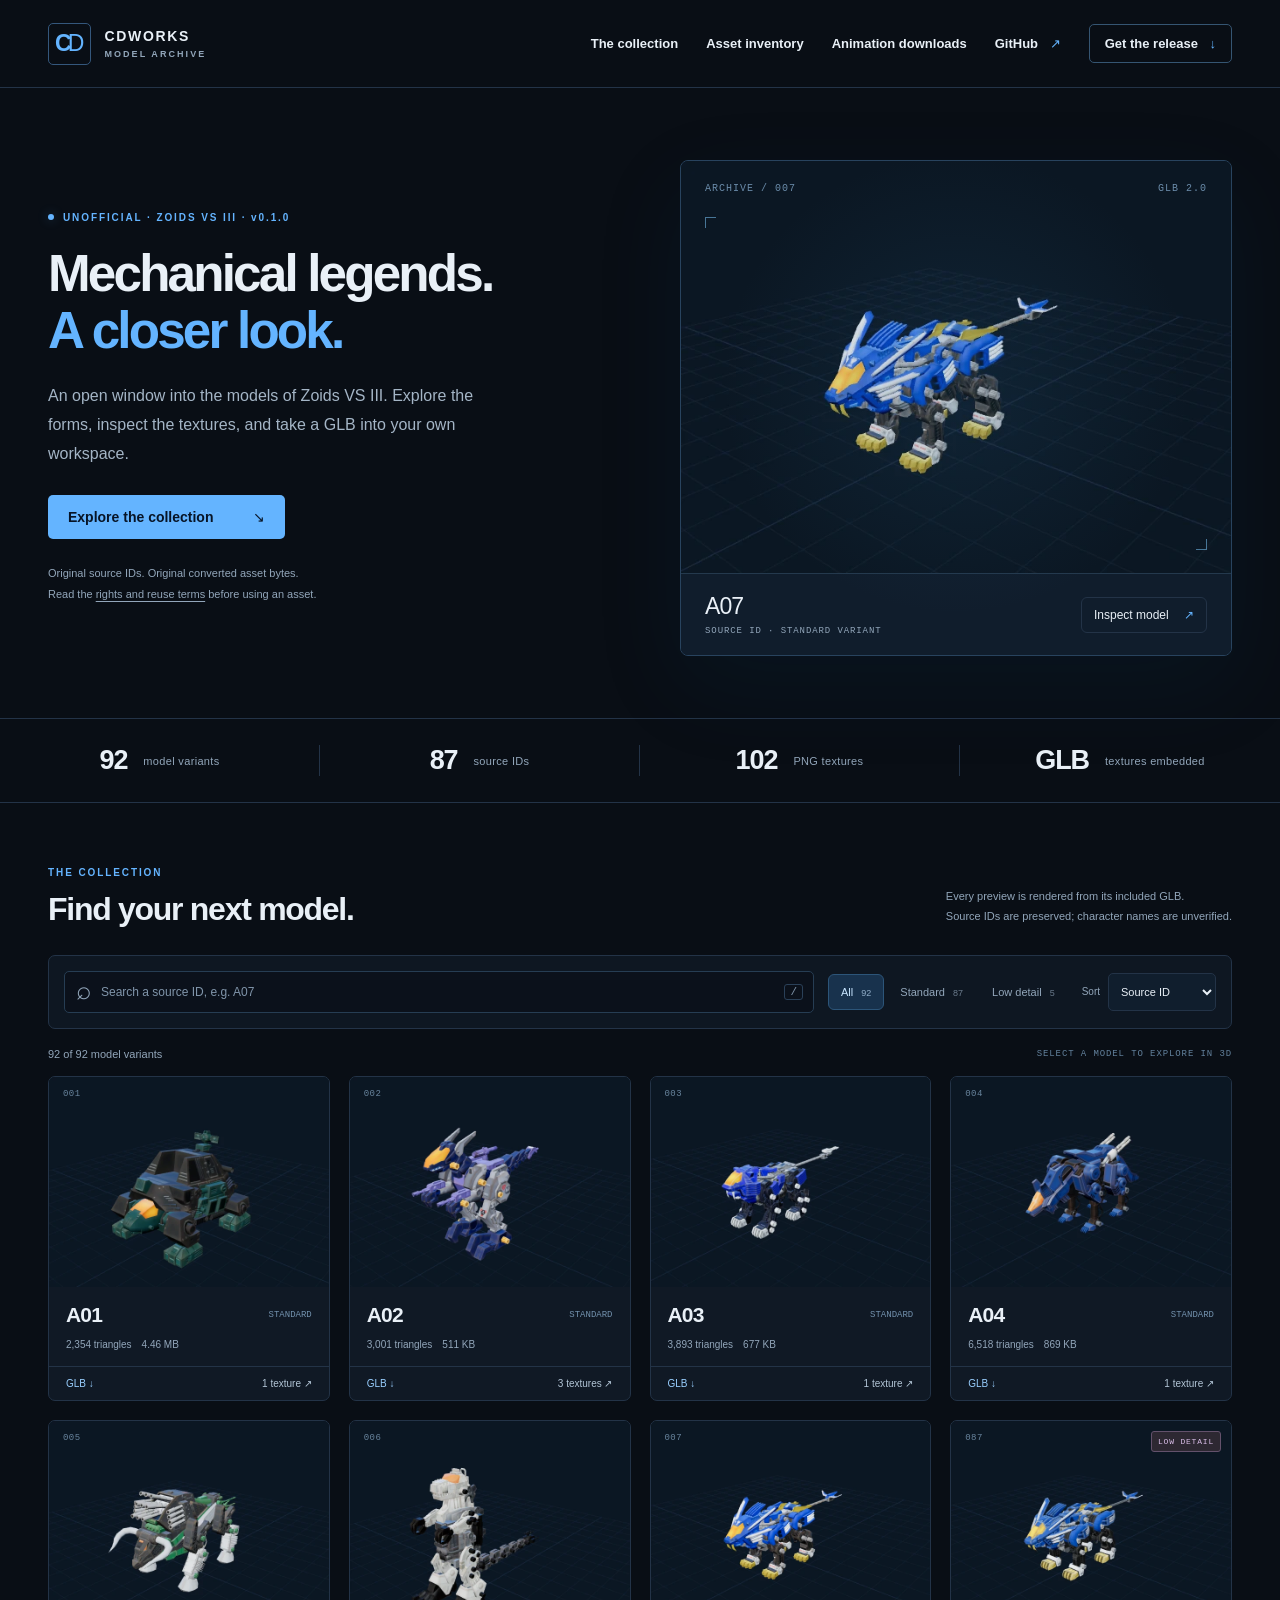
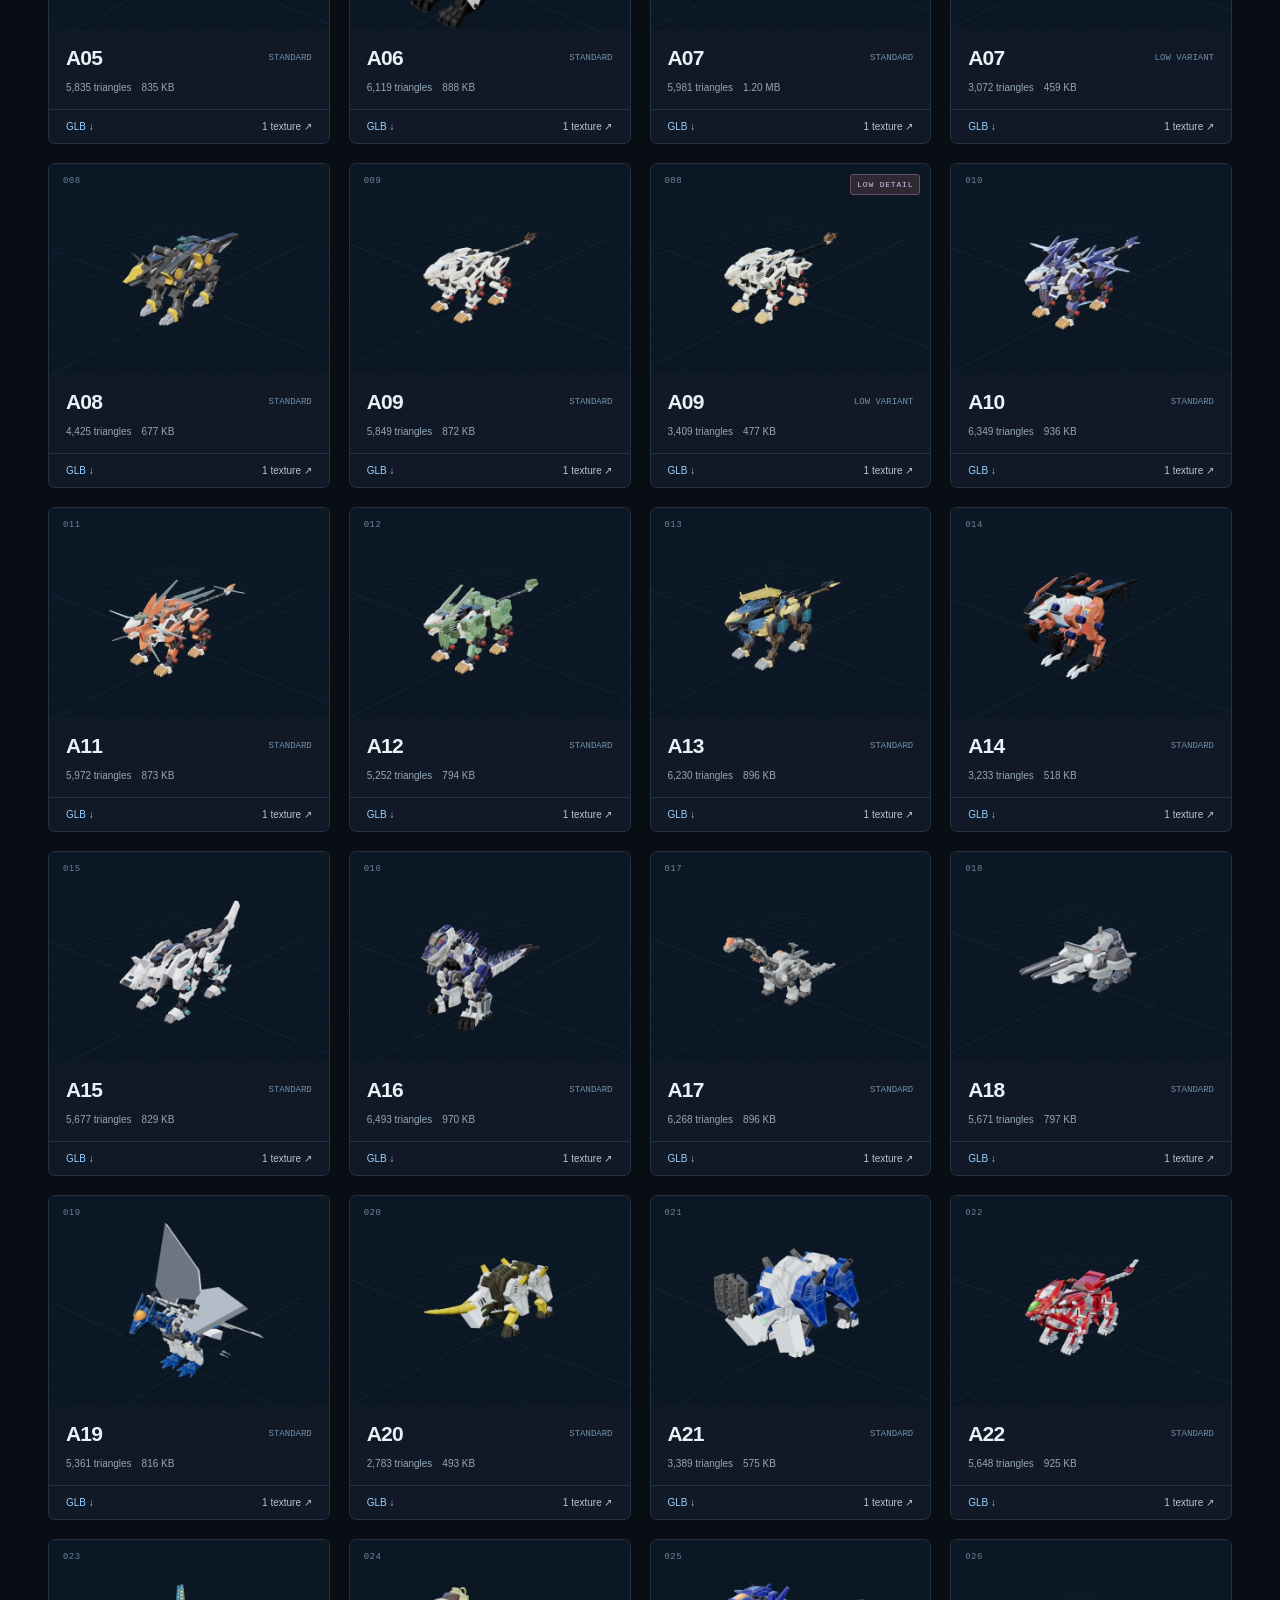
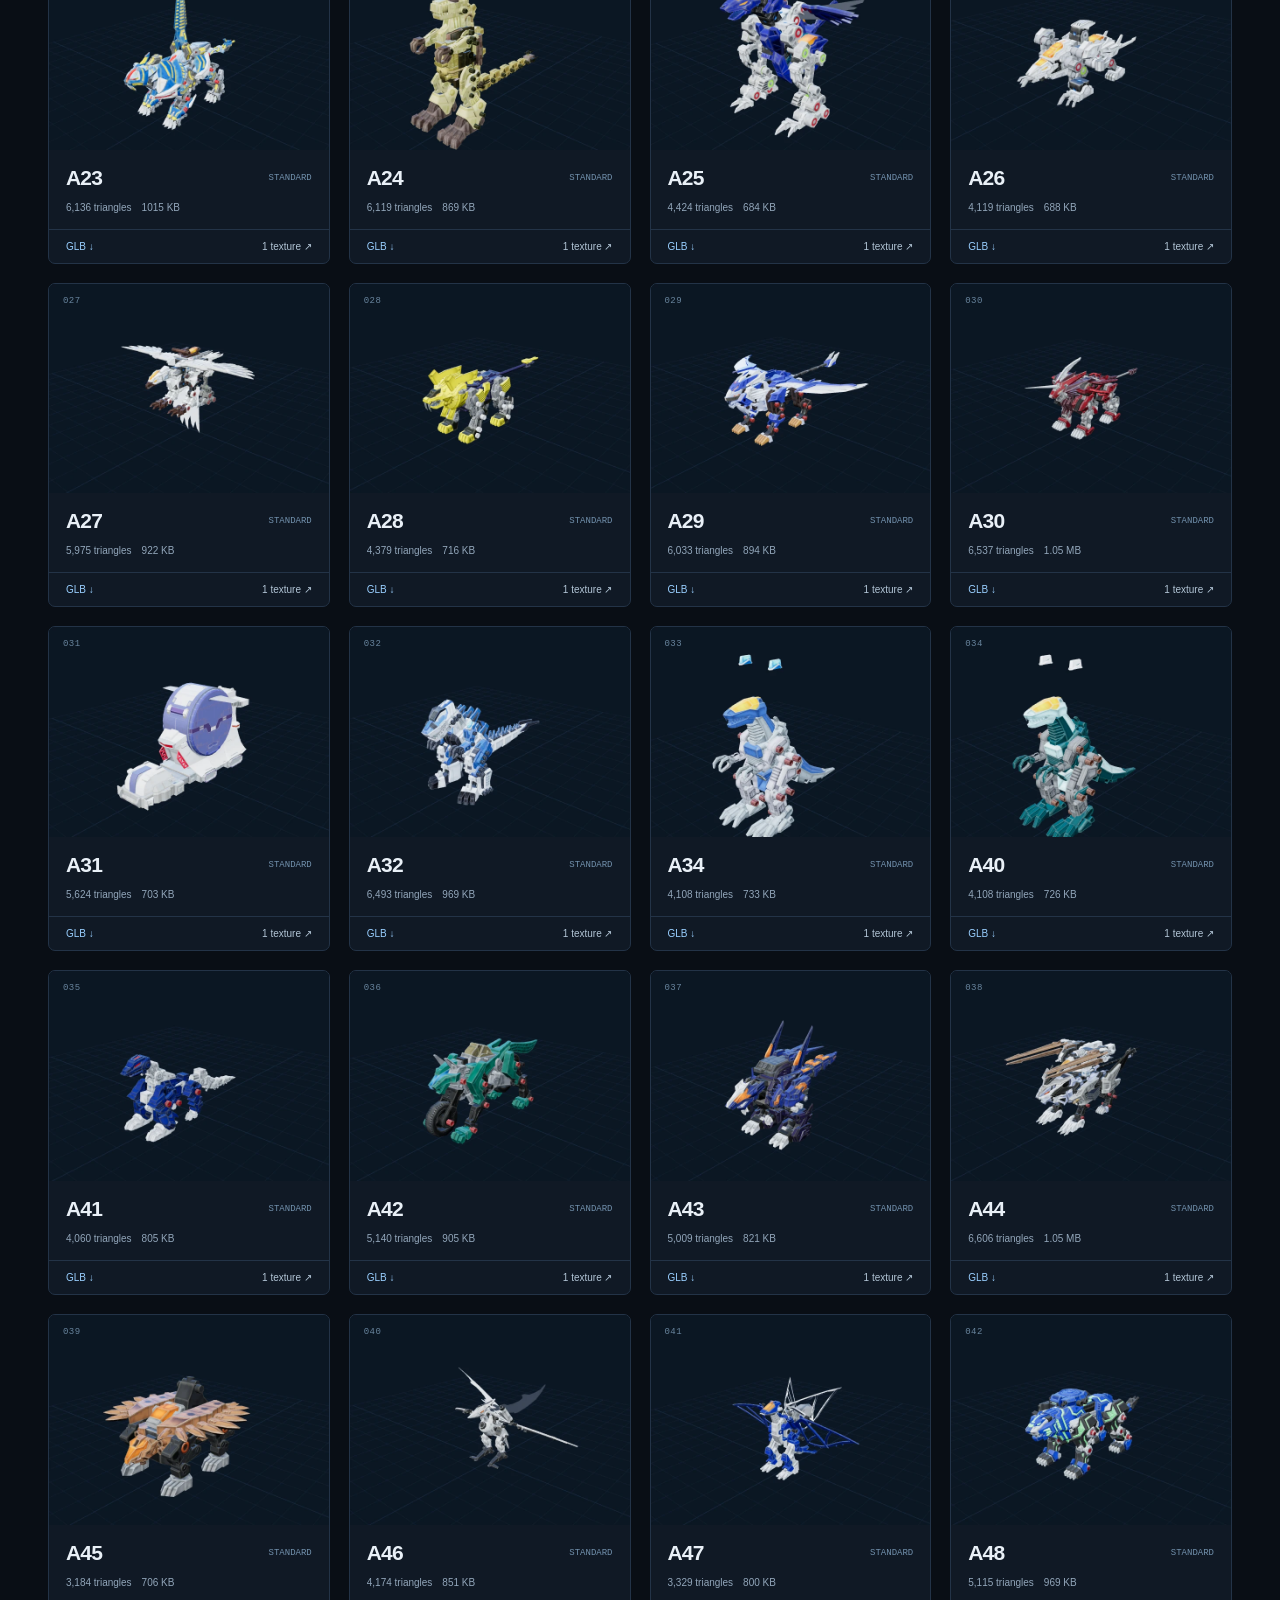
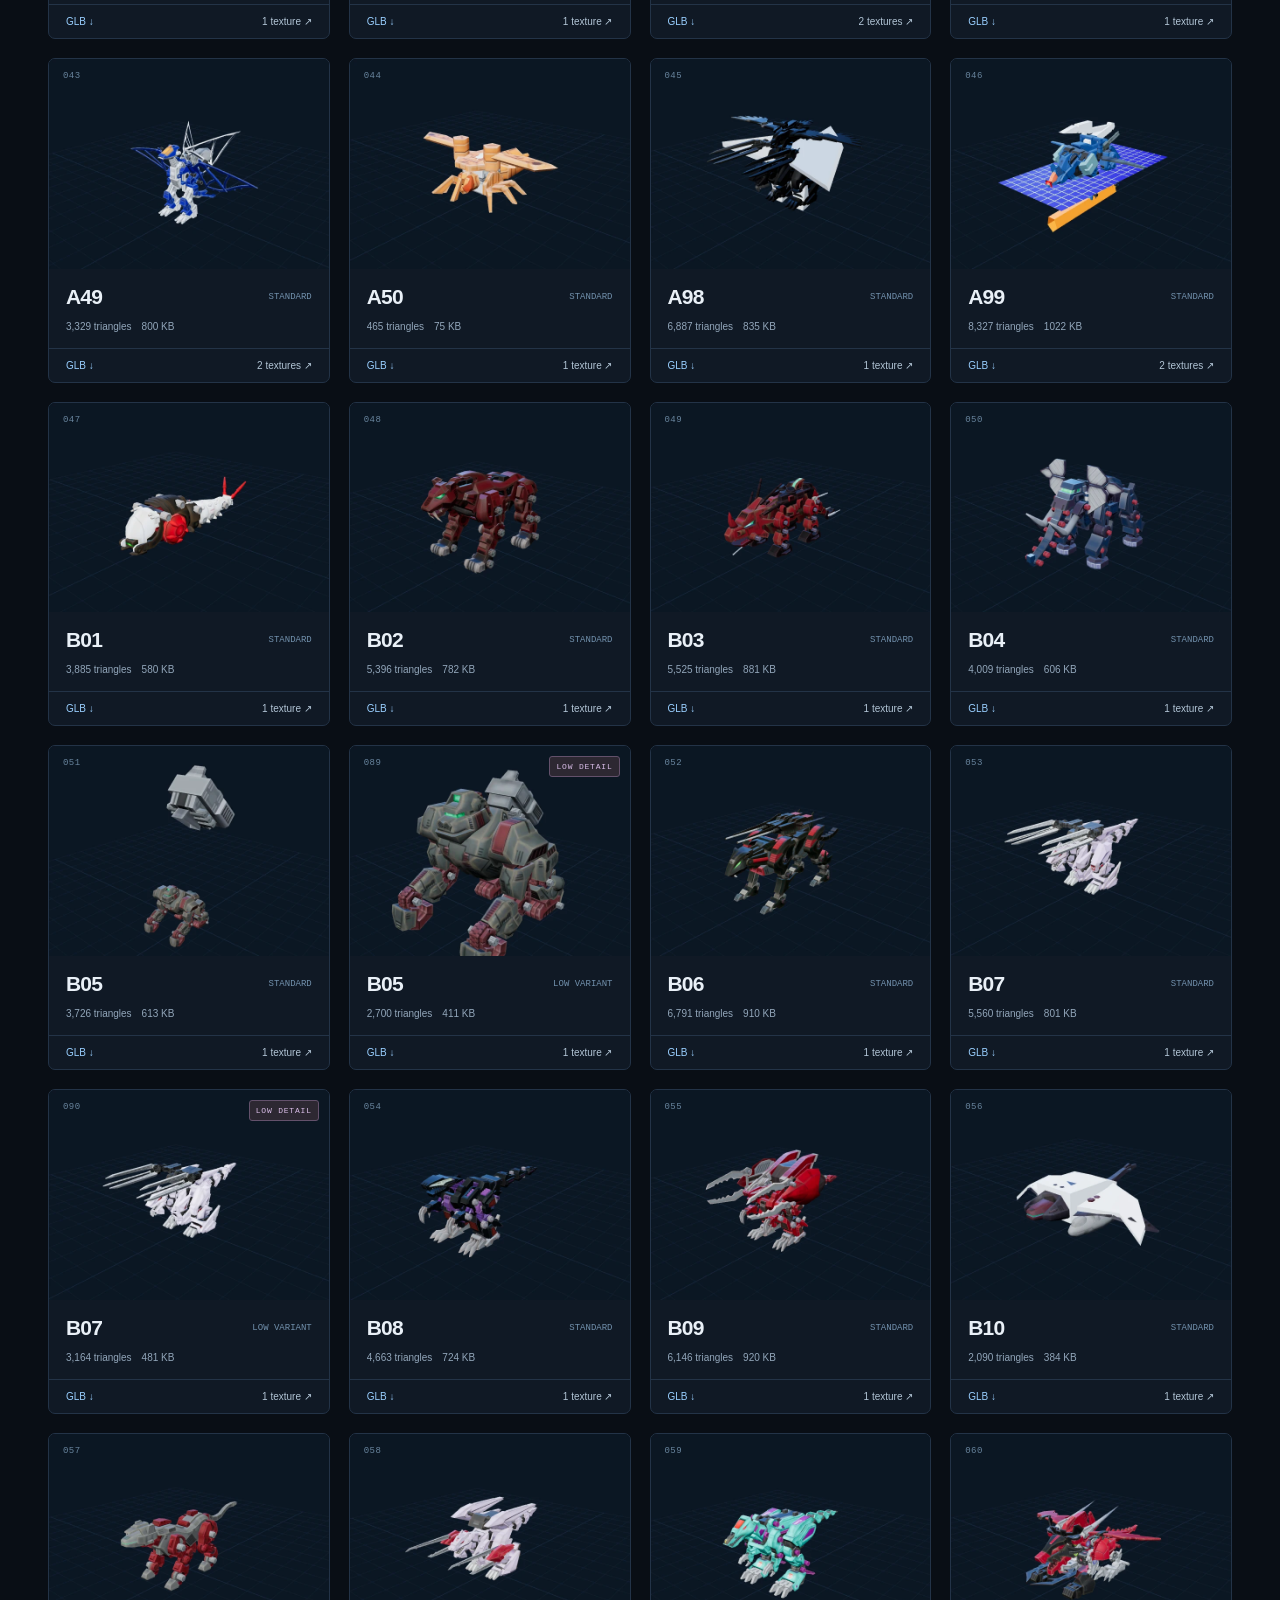
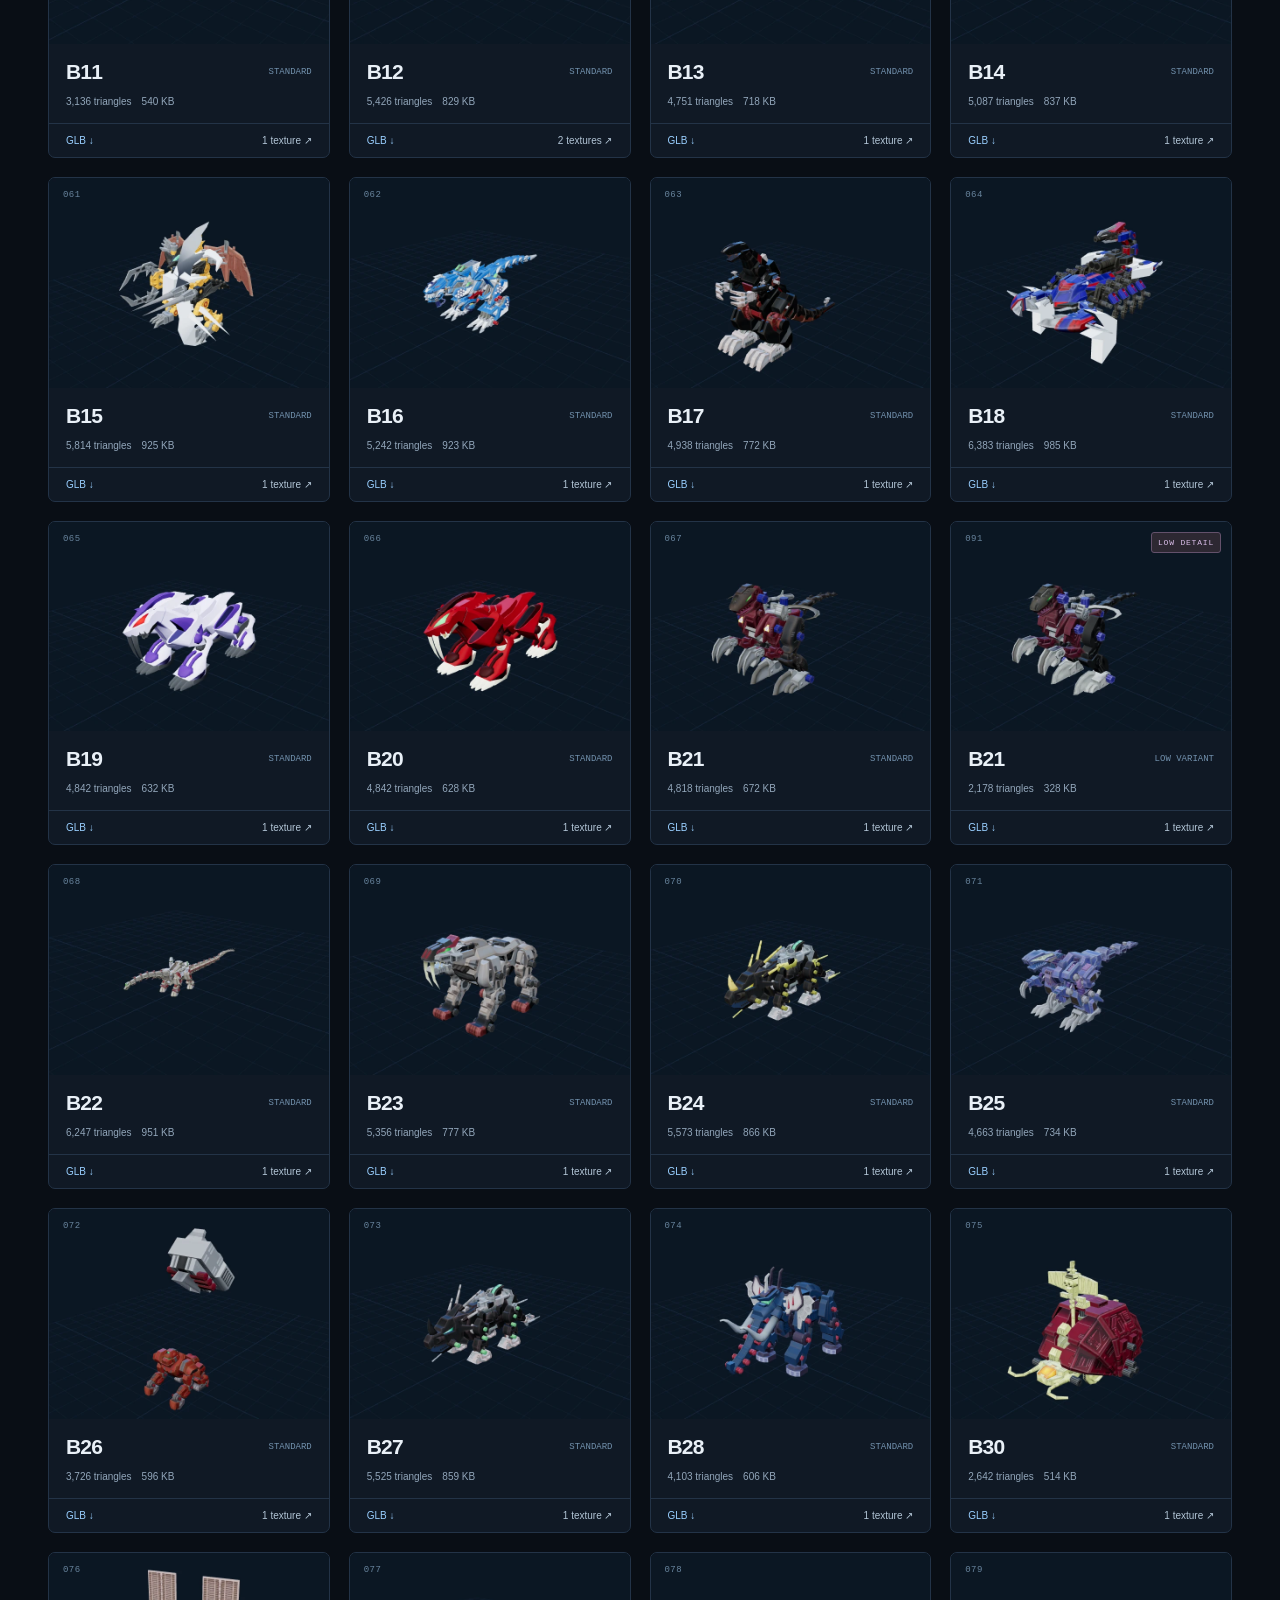
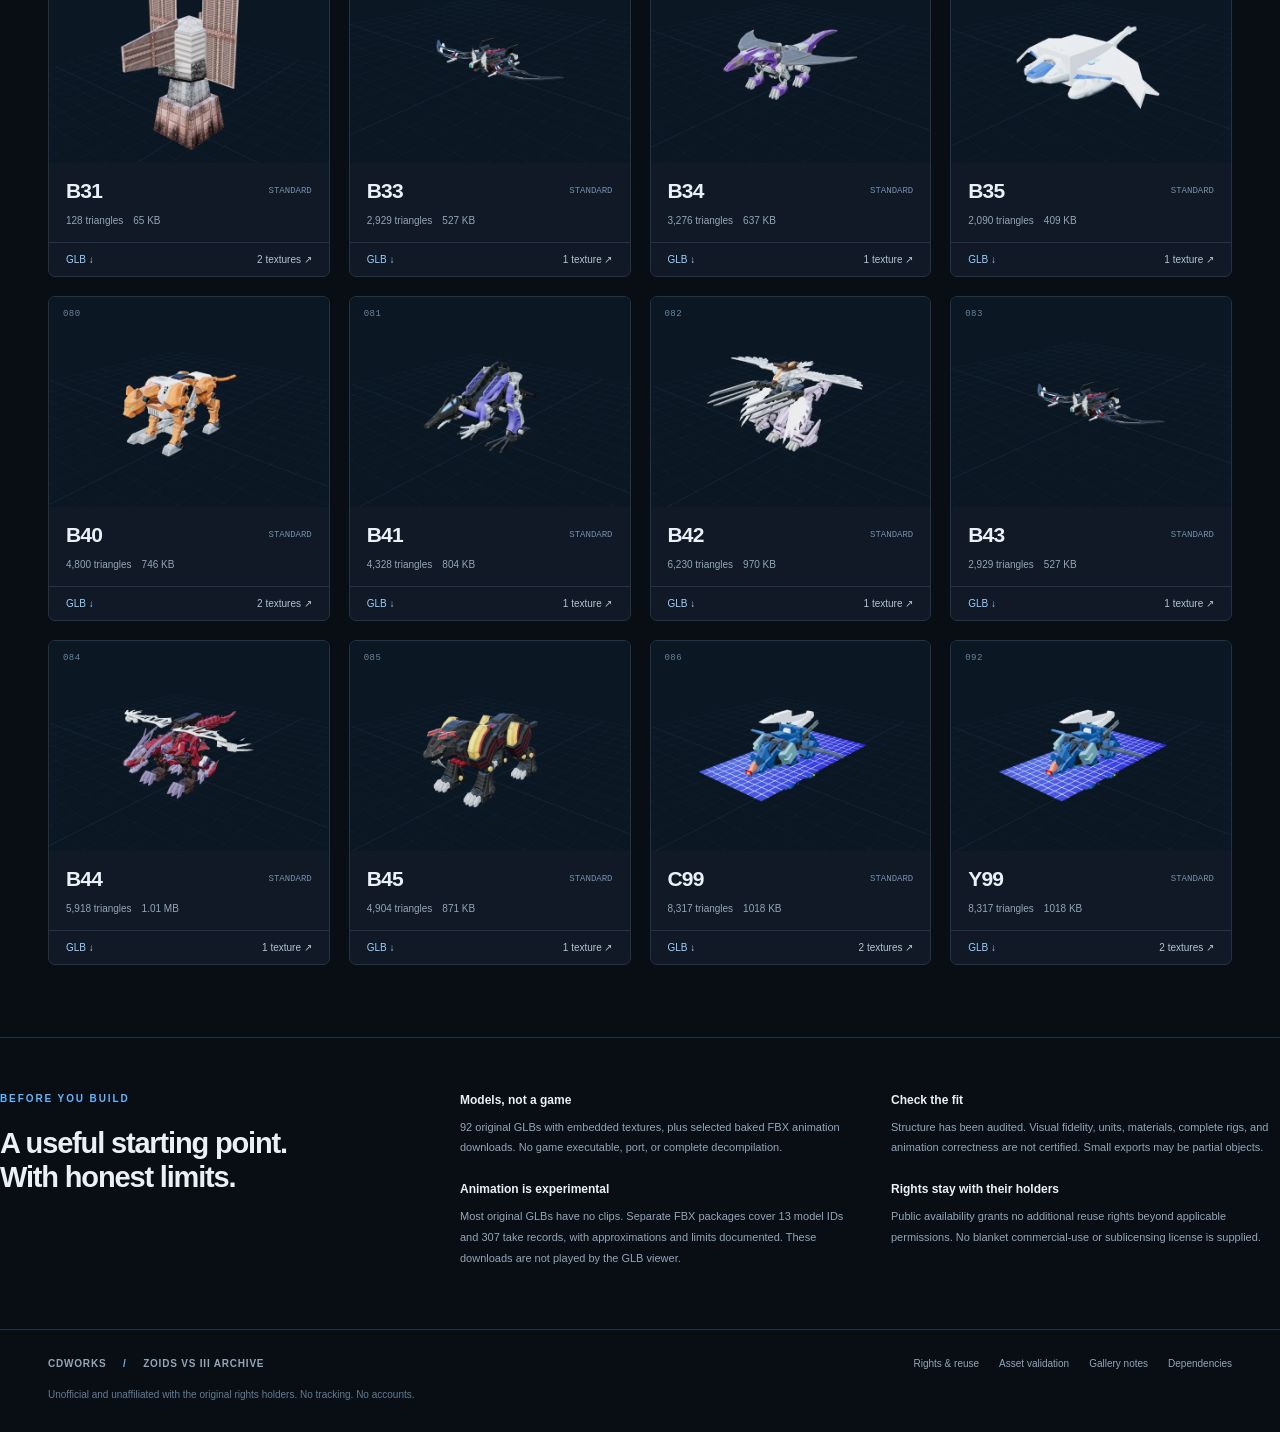
==== commit 23e9c6a1: "Expand extractor inventory to weapons, maps and all resource families" ====
--- a/index.html
+++ b/index.html
@@ -15,7 +15,7 @@
   <a class="skip" href="#collection">Skip to collection</a>
   <header class="site-header">
     <a class="brand" href="./" aria-label="CDworks model archive home"><span class="brand-symbol" aria-hidden="true">C<span>D</span></span><span>CDWORKS<span class="brand-sub">MODEL ARCHIVE</span></span></a>
-    <nav aria-label="Main navigation"><a class="nav-archive" href="#collection">The collection</a><a href="animations/">Animation downloads</a><a href="https://github.com/CDworks-Design/zoids-vs3-assets">GitHub <span aria-hidden="true">↗</span></a><a class="nav-release" href="https://github.com/CDworks-Design/zoids-vs3-assets/releases/tag/v0.1.0">Get the release <span aria-hidden="true">↓</span></a></nav>
+    <nav aria-label="Main navigation"><a class="nav-archive" href="#collection">The collection</a><a href="inventory/">Asset inventory</a><a href="animations/">Animation downloads</a><a href="https://github.com/CDworks-Design/zoids-vs3-assets">GitHub <span aria-hidden="true">↗</span></a><a class="nav-release" href="https://github.com/CDworks-Design/zoids-vs3-assets/releases/tag/v0.1.0">Get the release <span aria-hidden="true">↓</span></a></nav>
   </header>
   <main>
     <section class="hero" aria-labelledby="hero-title">
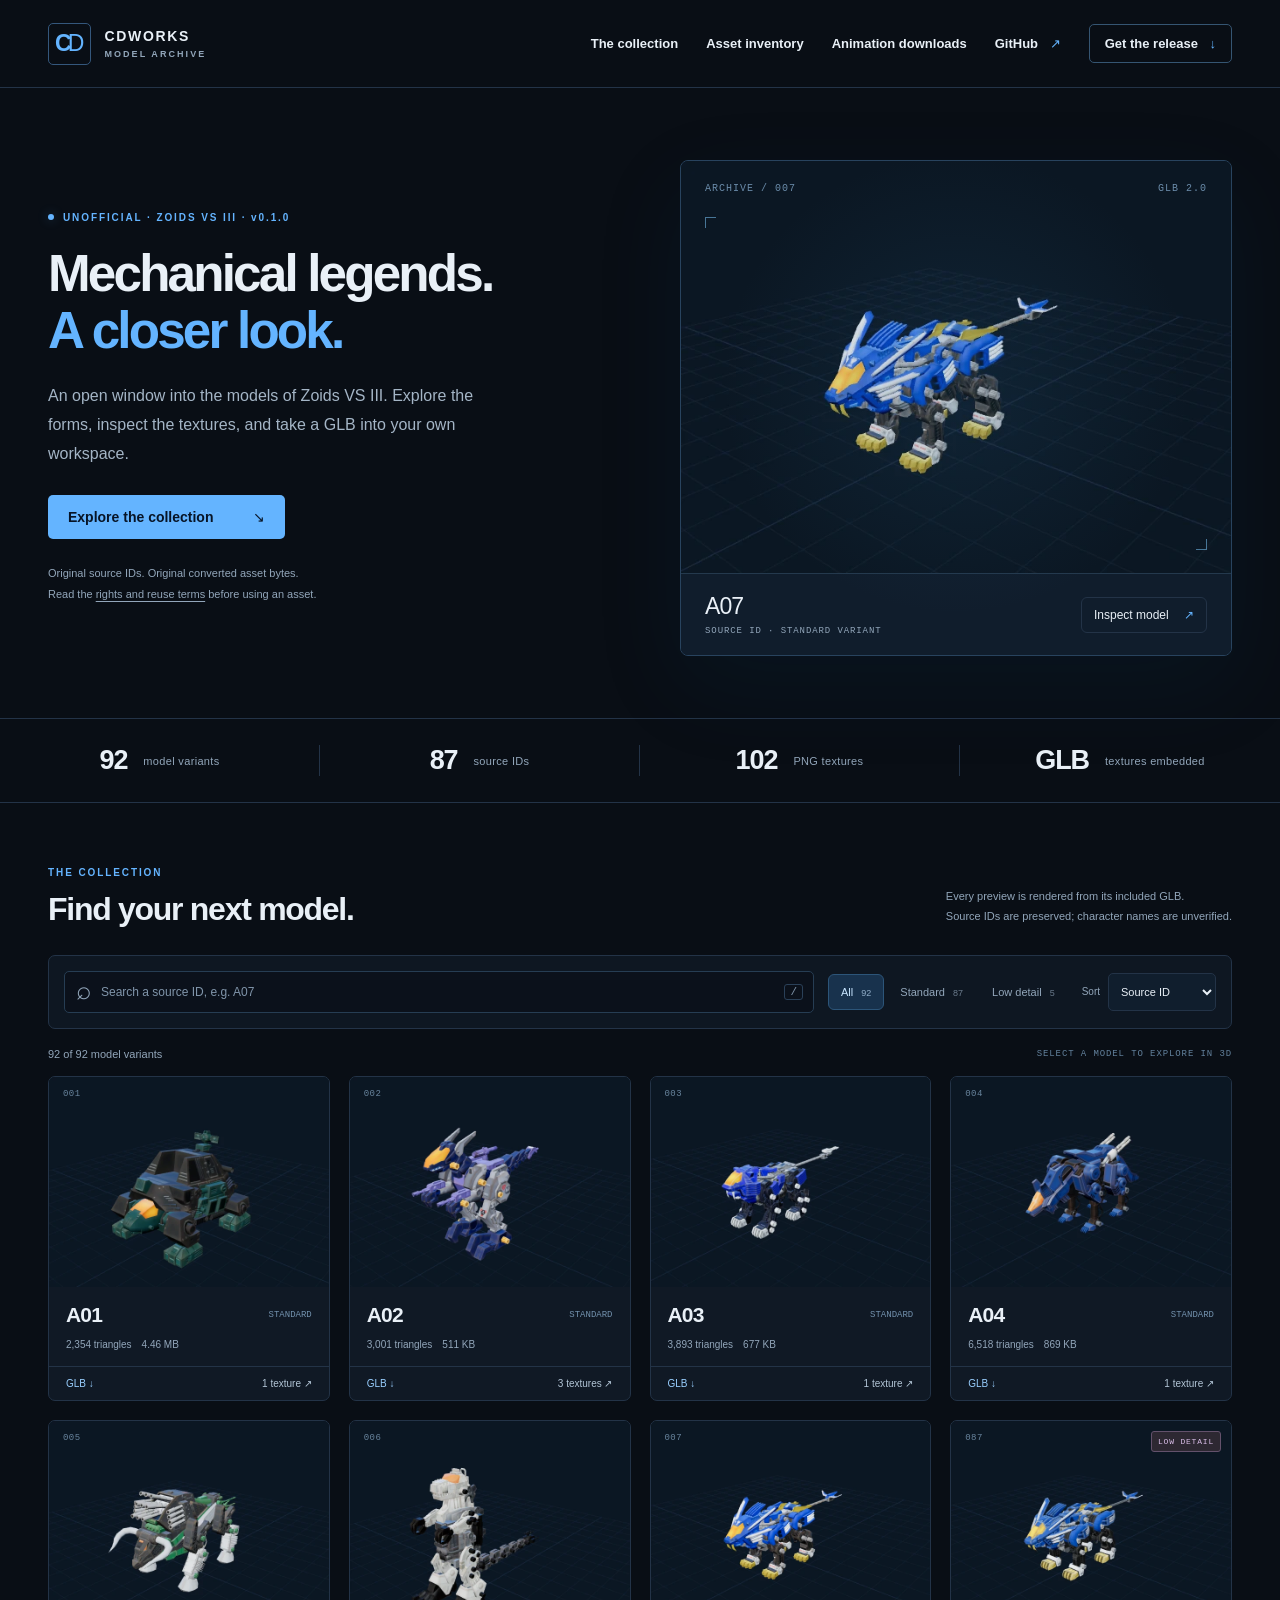
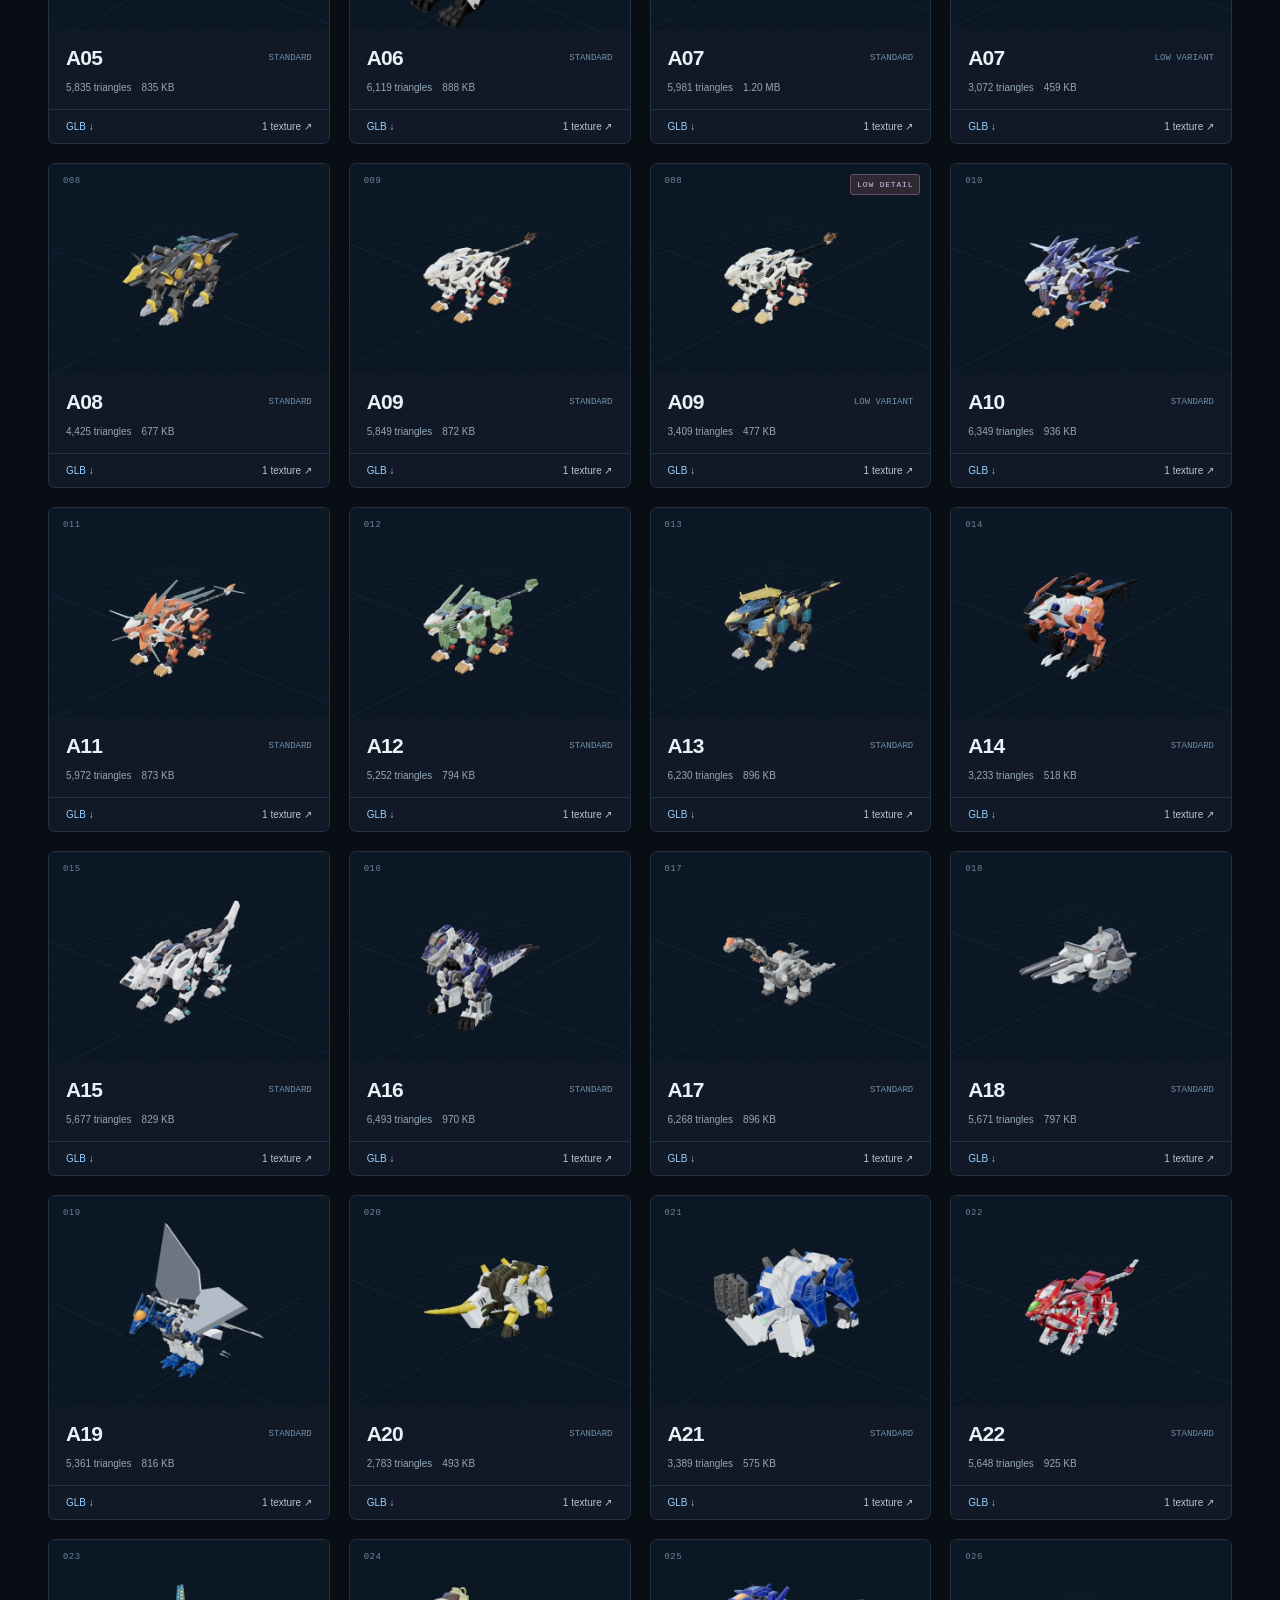
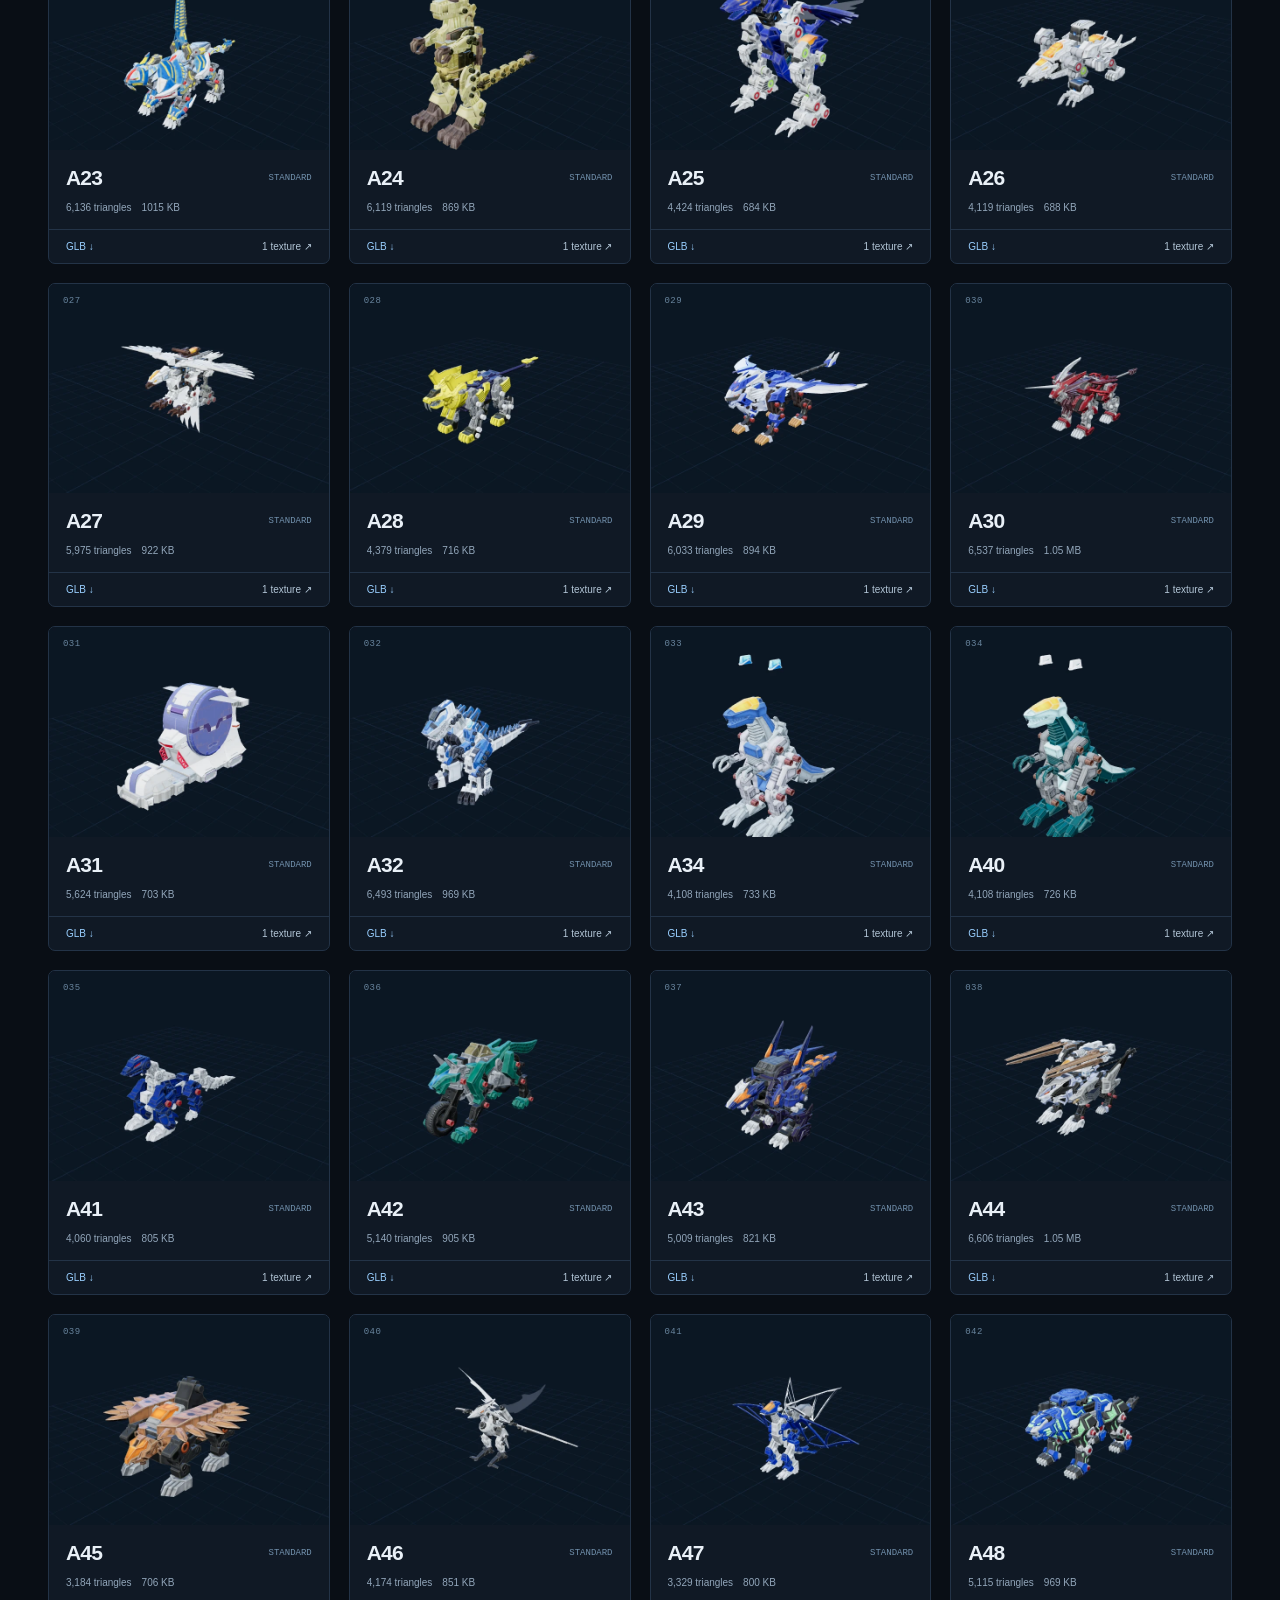
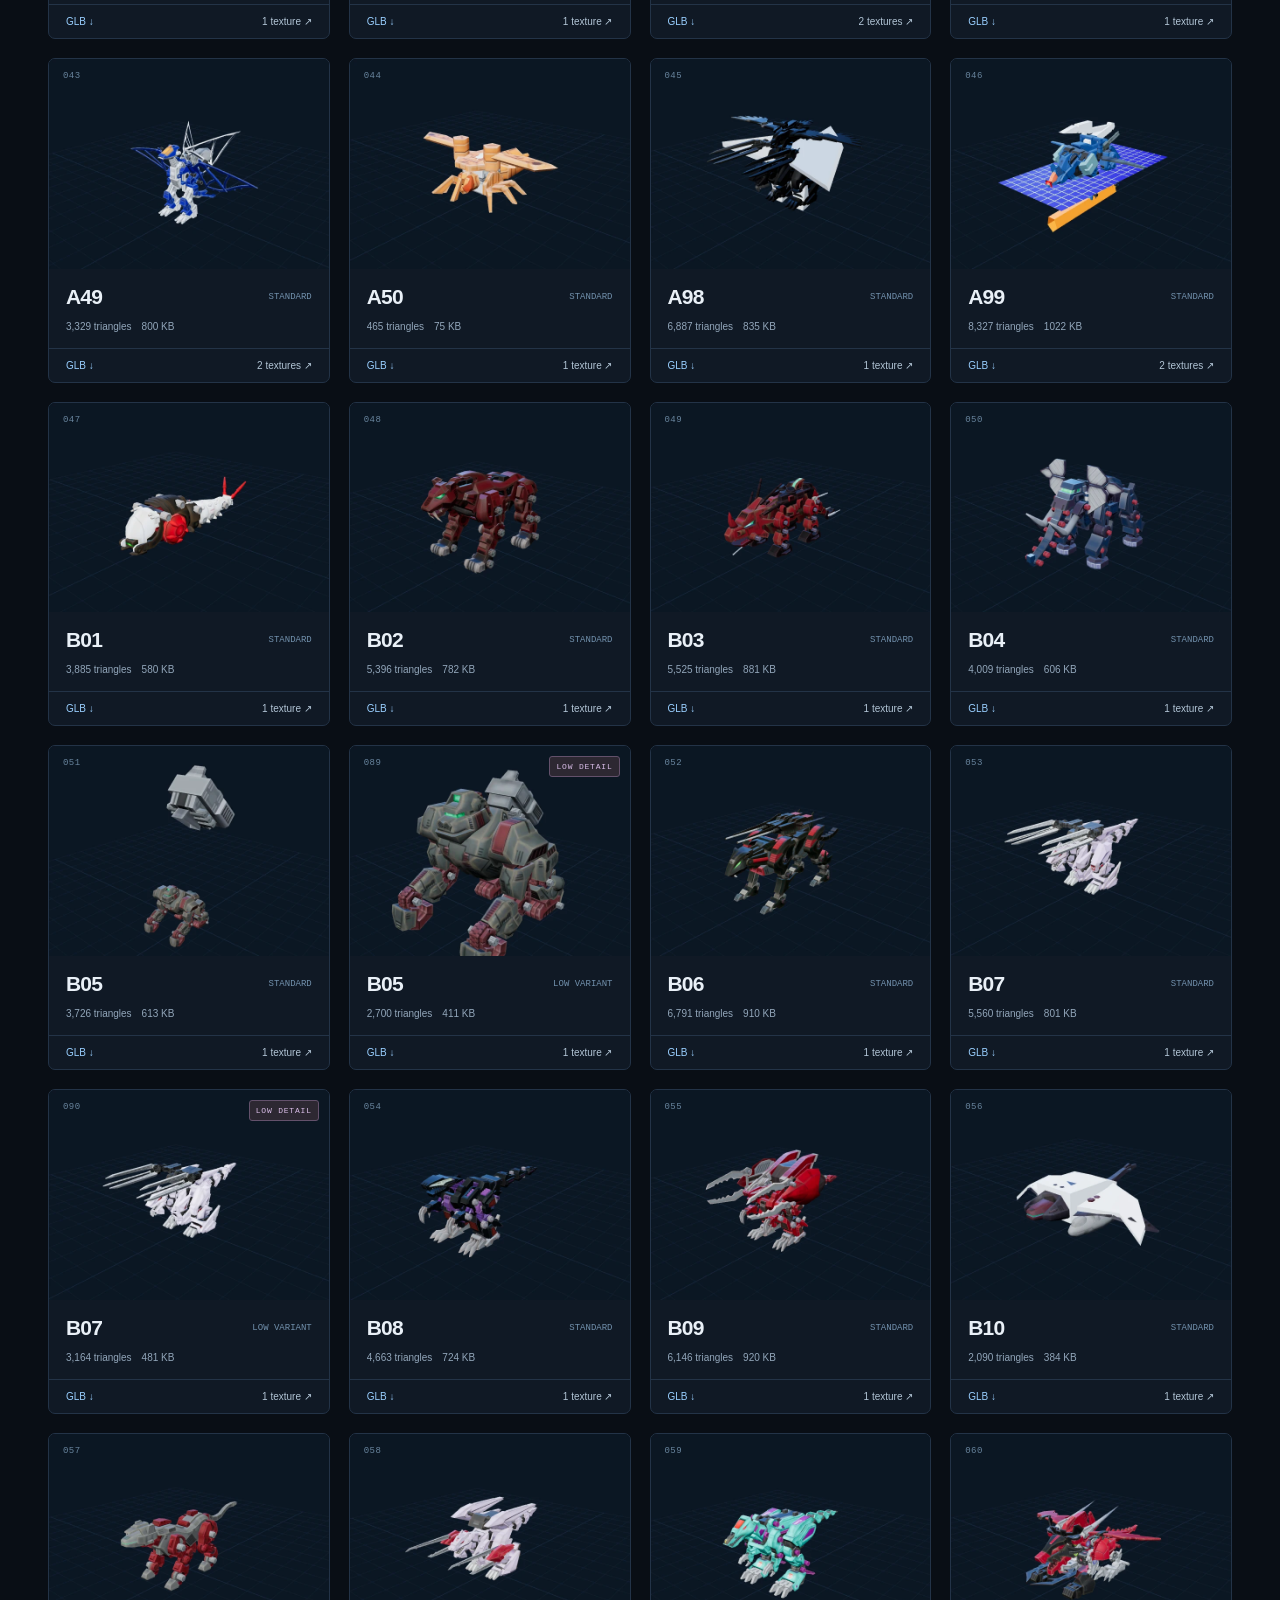
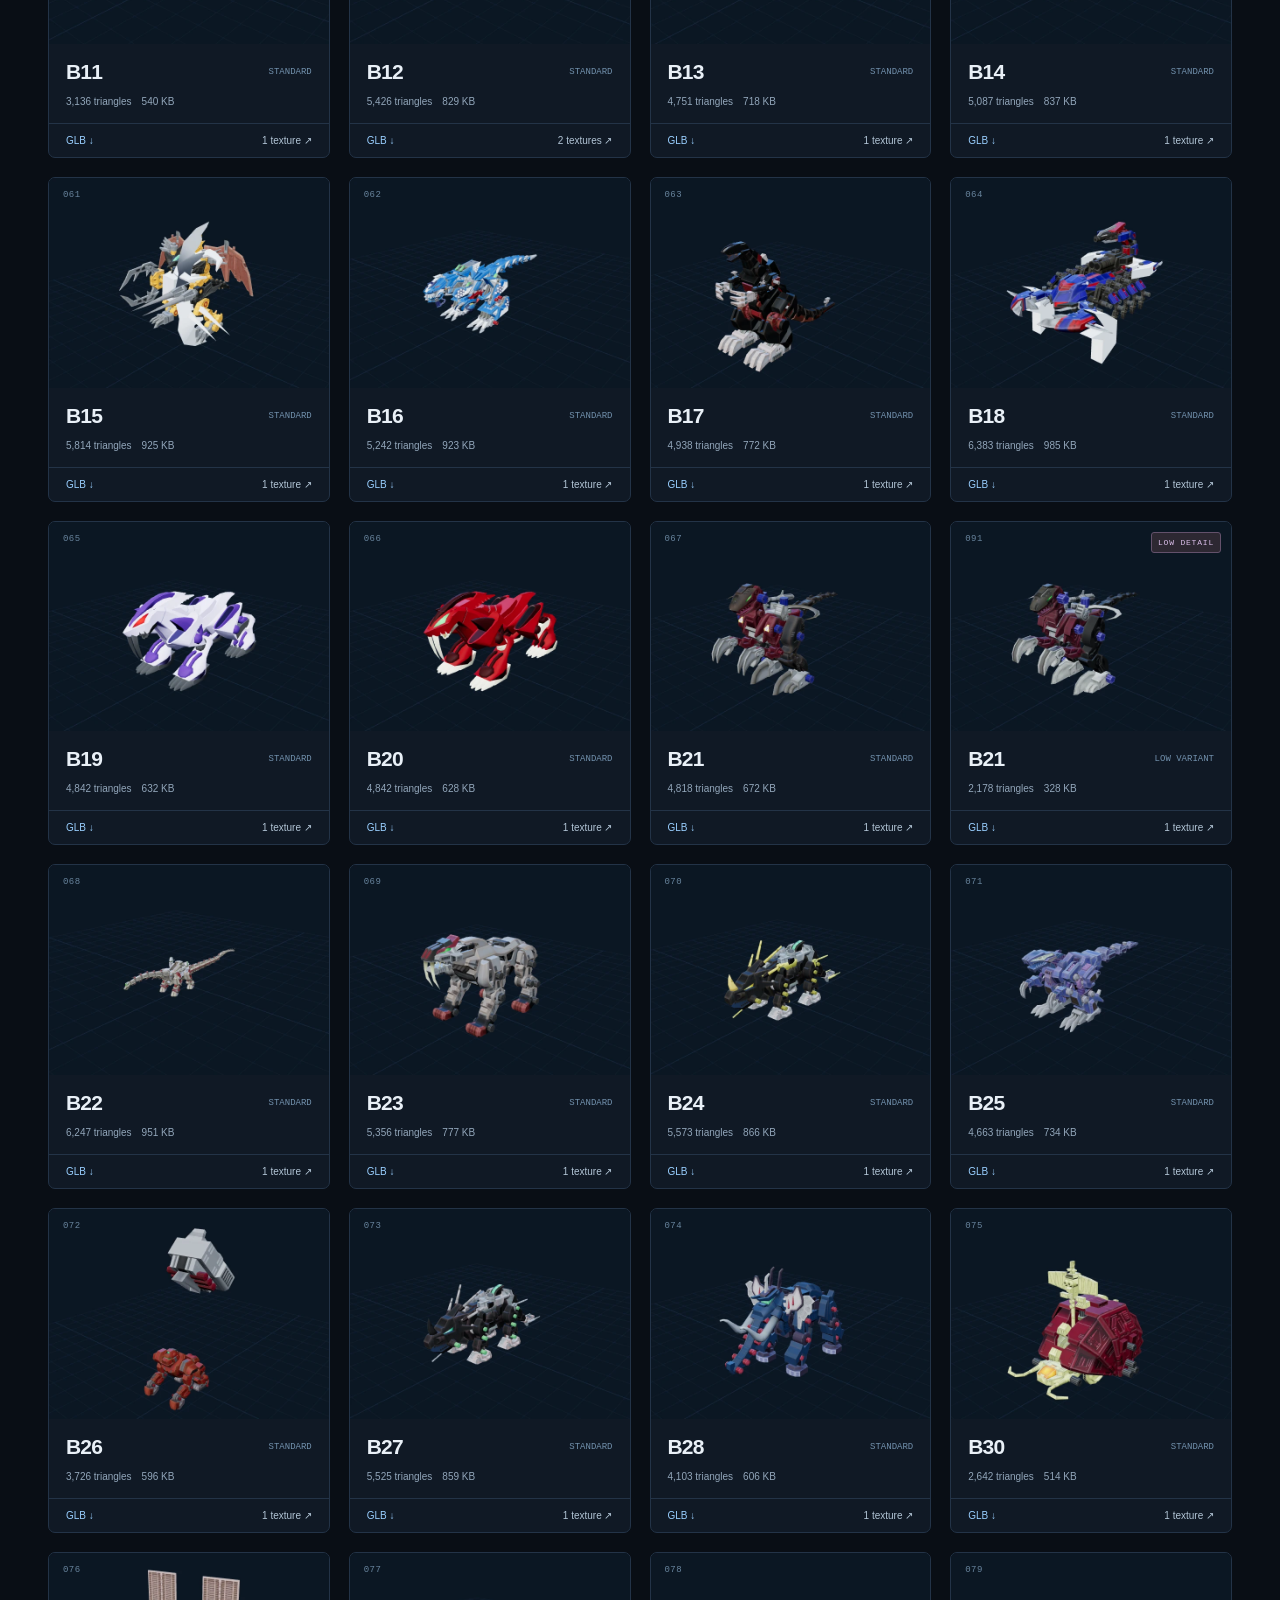
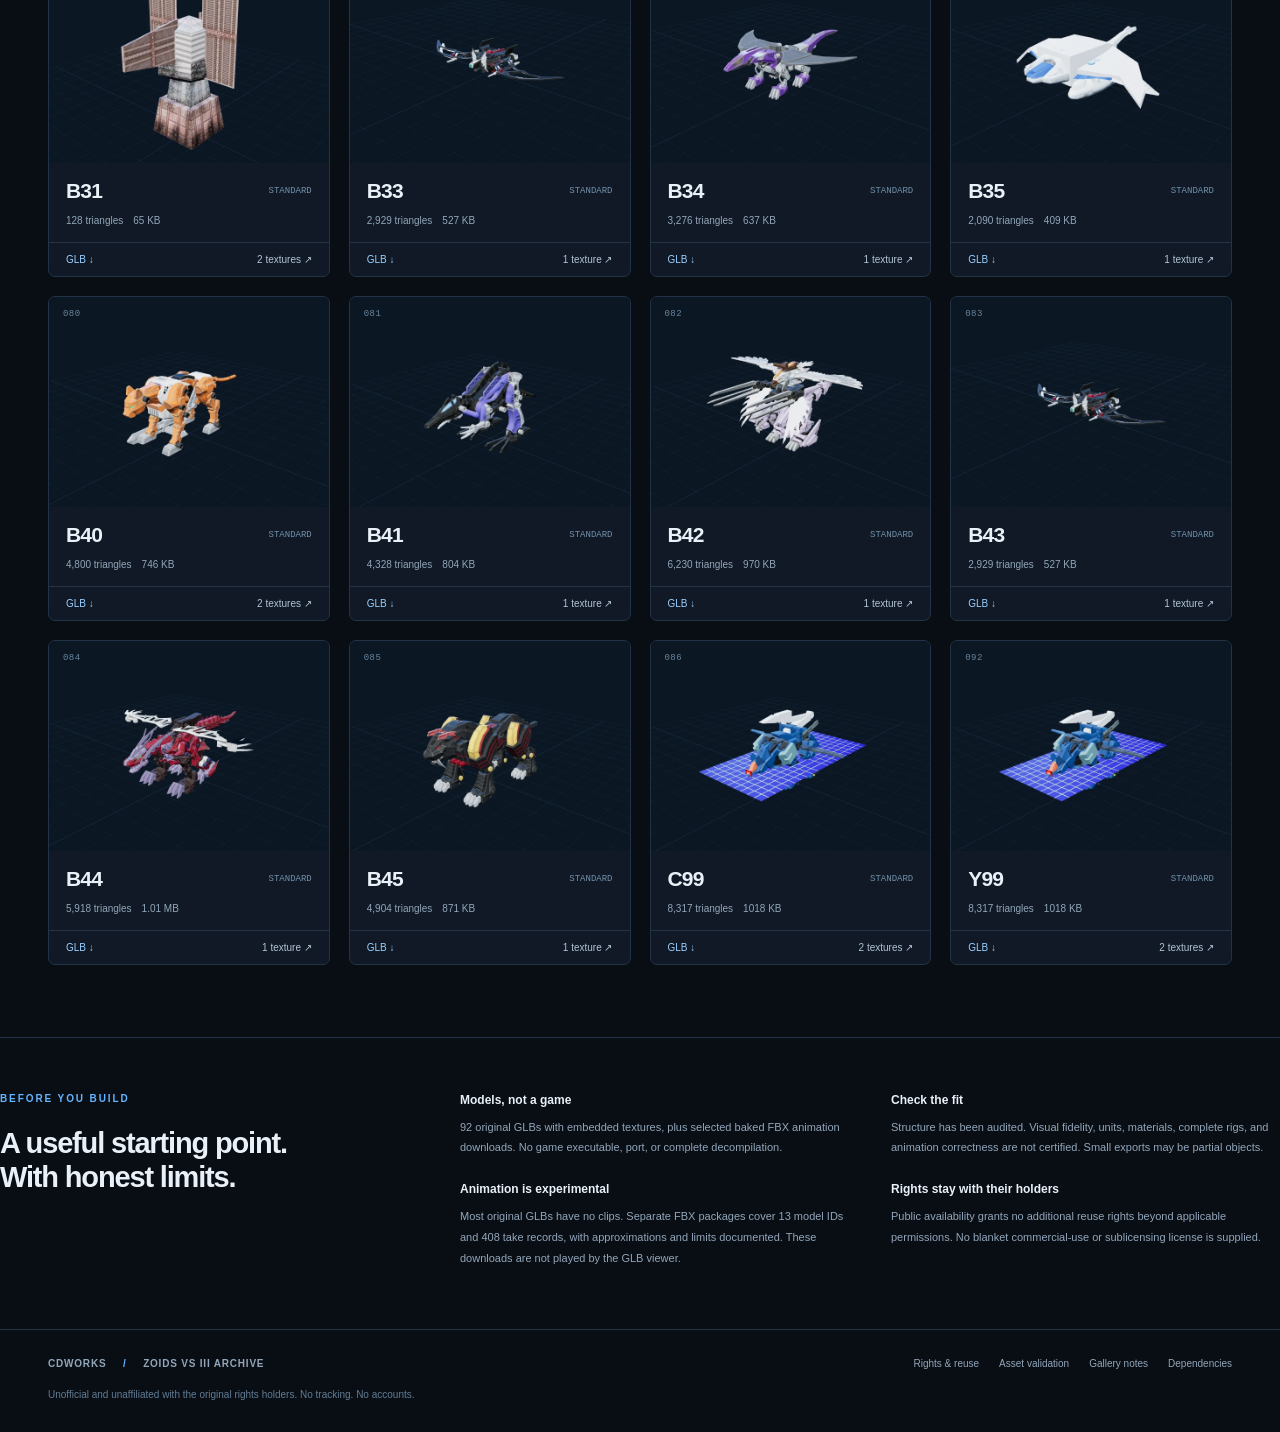
==== commit 9dd9a1dc: "Publish qualified A05 full102 body bank; retain historical first clip separately" ====
--- a/index.html
+++ b/index.html
@@ -32,7 +32,7 @@
       <div id="empty" class="empty-state" hidden><h3>No models match that search.</h3><p>Try a source ID such as A01 or B12, or clear the filters.</p><button type="button" id="clear-filters">Clear filters</button></div>
       <noscript><p class="empty-state">JavaScript is needed for the interactive collection. <a href="https://github.com/CDworks-Design/zoids-vs3-assets/blob/v0.1.0/INDEX.md">Browse the model index on GitHub.</a></p></noscript>
     </section>
-    <section class="collection-notes" aria-labelledby="notes-title"><div><p class="eyebrow">BEFORE YOU BUILD</p><h2 id="notes-title">A useful starting point.<br>With honest limits.</h2></div><div class="note-columns"><div><h3>Models, not a game</h3><p>92 original GLBs with embedded textures, plus selected baked FBX animation downloads. No game executable, port, or complete decompilation.</p></div><div><h3>Check the fit</h3><p>Structure has been audited. Visual fidelity, units, materials, complete rigs, and animation correctness are not certified. Small exports may be partial objects.</p></div><div><h3>Animation is experimental</h3><p>Most original GLBs have no clips. Separate <a href="animations/">FBX packages cover 13 model IDs and 307 take records</a>, with approximations and limits documented. These downloads are not played by the GLB viewer.</p></div><div><h3>Rights stay with their holders</h3><p>Public availability grants no additional reuse rights beyond applicable permissions. No blanket commercial-use or sublicensing license is supplied.</p></div></div></section>
+    <section class="collection-notes" aria-labelledby="notes-title"><div><p class="eyebrow">BEFORE YOU BUILD</p><h2 id="notes-title">A useful starting point.<br>With honest limits.</h2></div><div class="note-columns"><div><h3>Models, not a game</h3><p>92 original GLBs with embedded textures, plus selected baked FBX animation downloads. No game executable, port, or complete decompilation.</p></div><div><h3>Check the fit</h3><p>Structure has been audited. Visual fidelity, units, materials, complete rigs, and animation correctness are not certified. Small exports may be partial objects.</p></div><div><h3>Animation is experimental</h3><p>Most original GLBs have no clips. Separate <a href="animations/">FBX packages cover 13 model IDs and 408 take records</a>, with approximations and limits documented. These downloads are not played by the GLB viewer.</p></div><div><h3>Rights stay with their holders</h3><p>Public availability grants no additional reuse rights beyond applicable permissions. No blanket commercial-use or sublicensing license is supplied.</p></div></div></section>
   </main>
   <footer><span>CDWORKS <span class="footer-dot">/</span> ZOIDS VS III ARCHIVE</span><div><a href="https://github.com/CDworks-Design/zoids-vs3-assets/blob/v0.1.0/ASSET_RIGHTS.md">Rights & reuse</a><a href="https://github.com/CDworks-Design/zoids-vs3-assets/blob/v0.1.0/VALIDATION.md">Asset validation</a><a href="GALLERY_NOTES.md">Gallery notes</a><a href="DEPENDENCIES.md">Dependencies</a></div><p>Unofficial and unaffiliated with the original rights holders. No tracking. No accounts.</p></footer>
   <dialog id="model-dialog" aria-labelledby="model-title">
@@ -44,3 +44,4 @@
 
 
 
+
